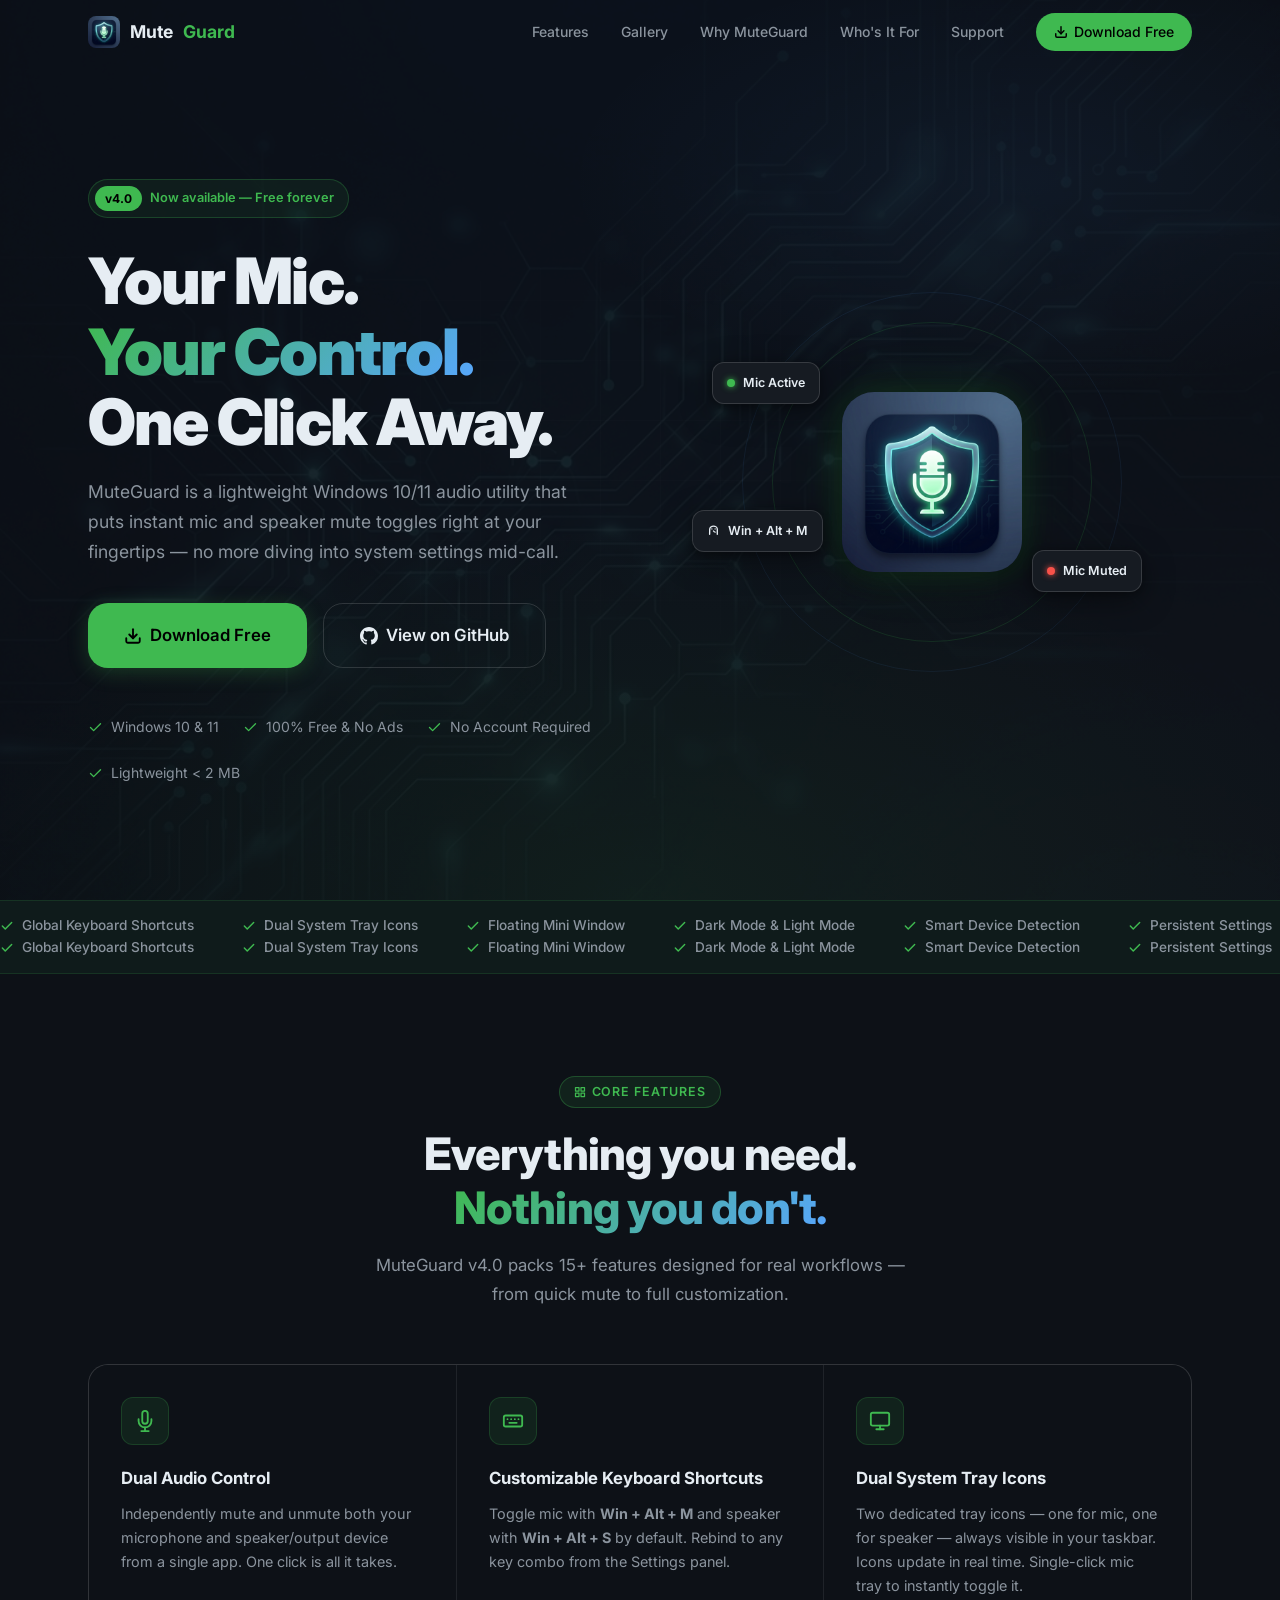
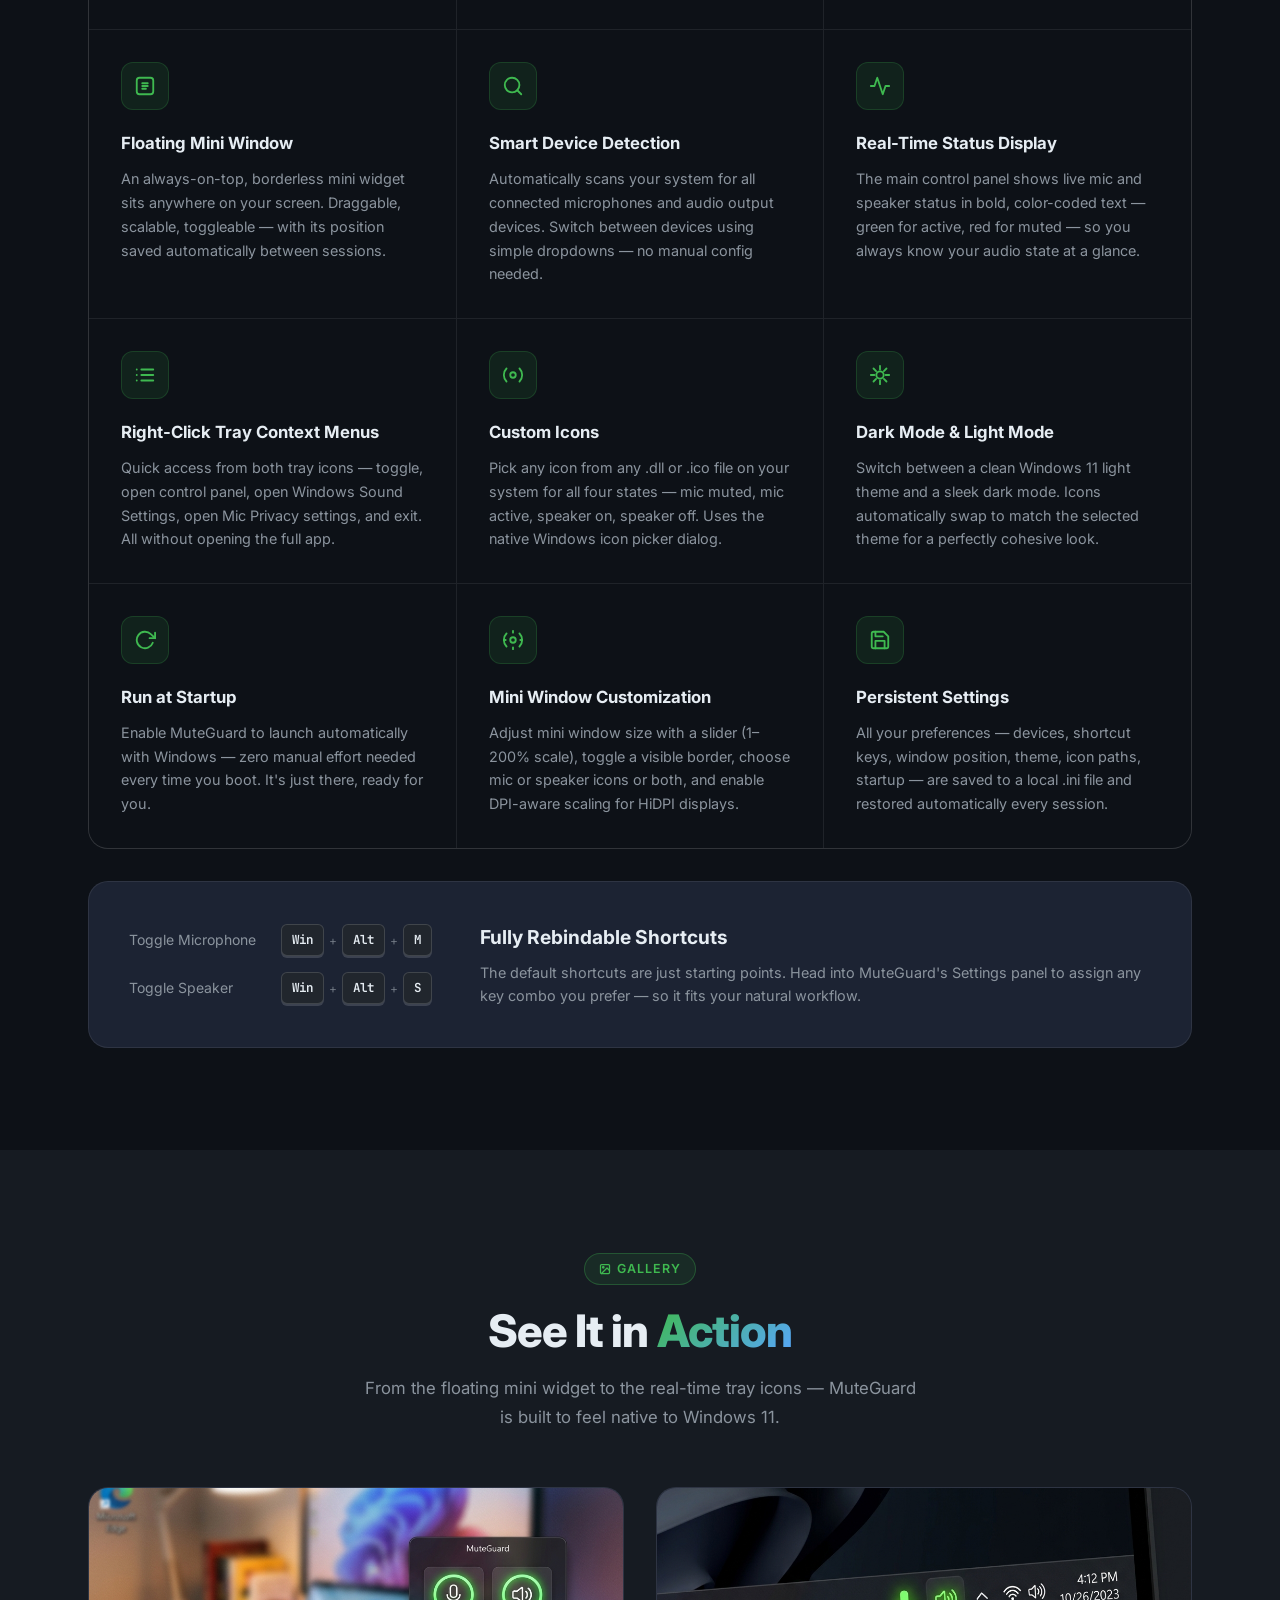
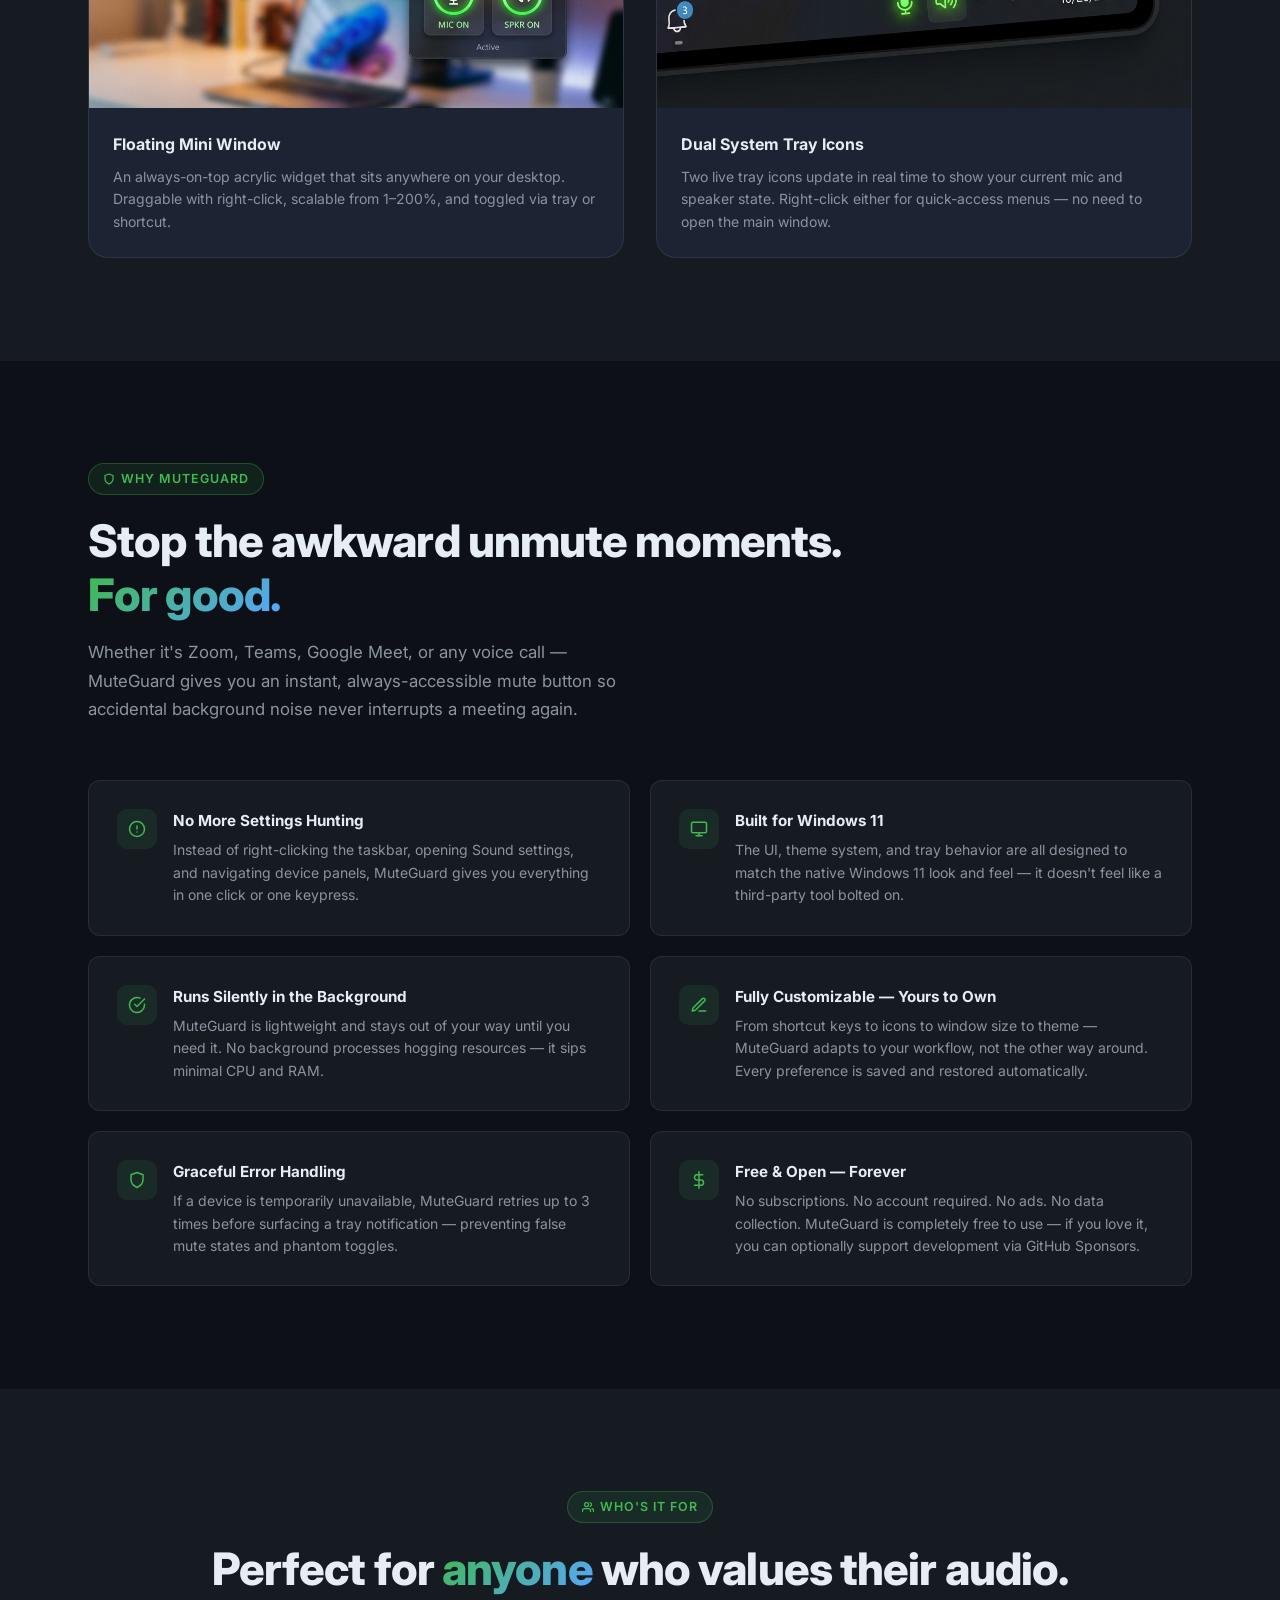
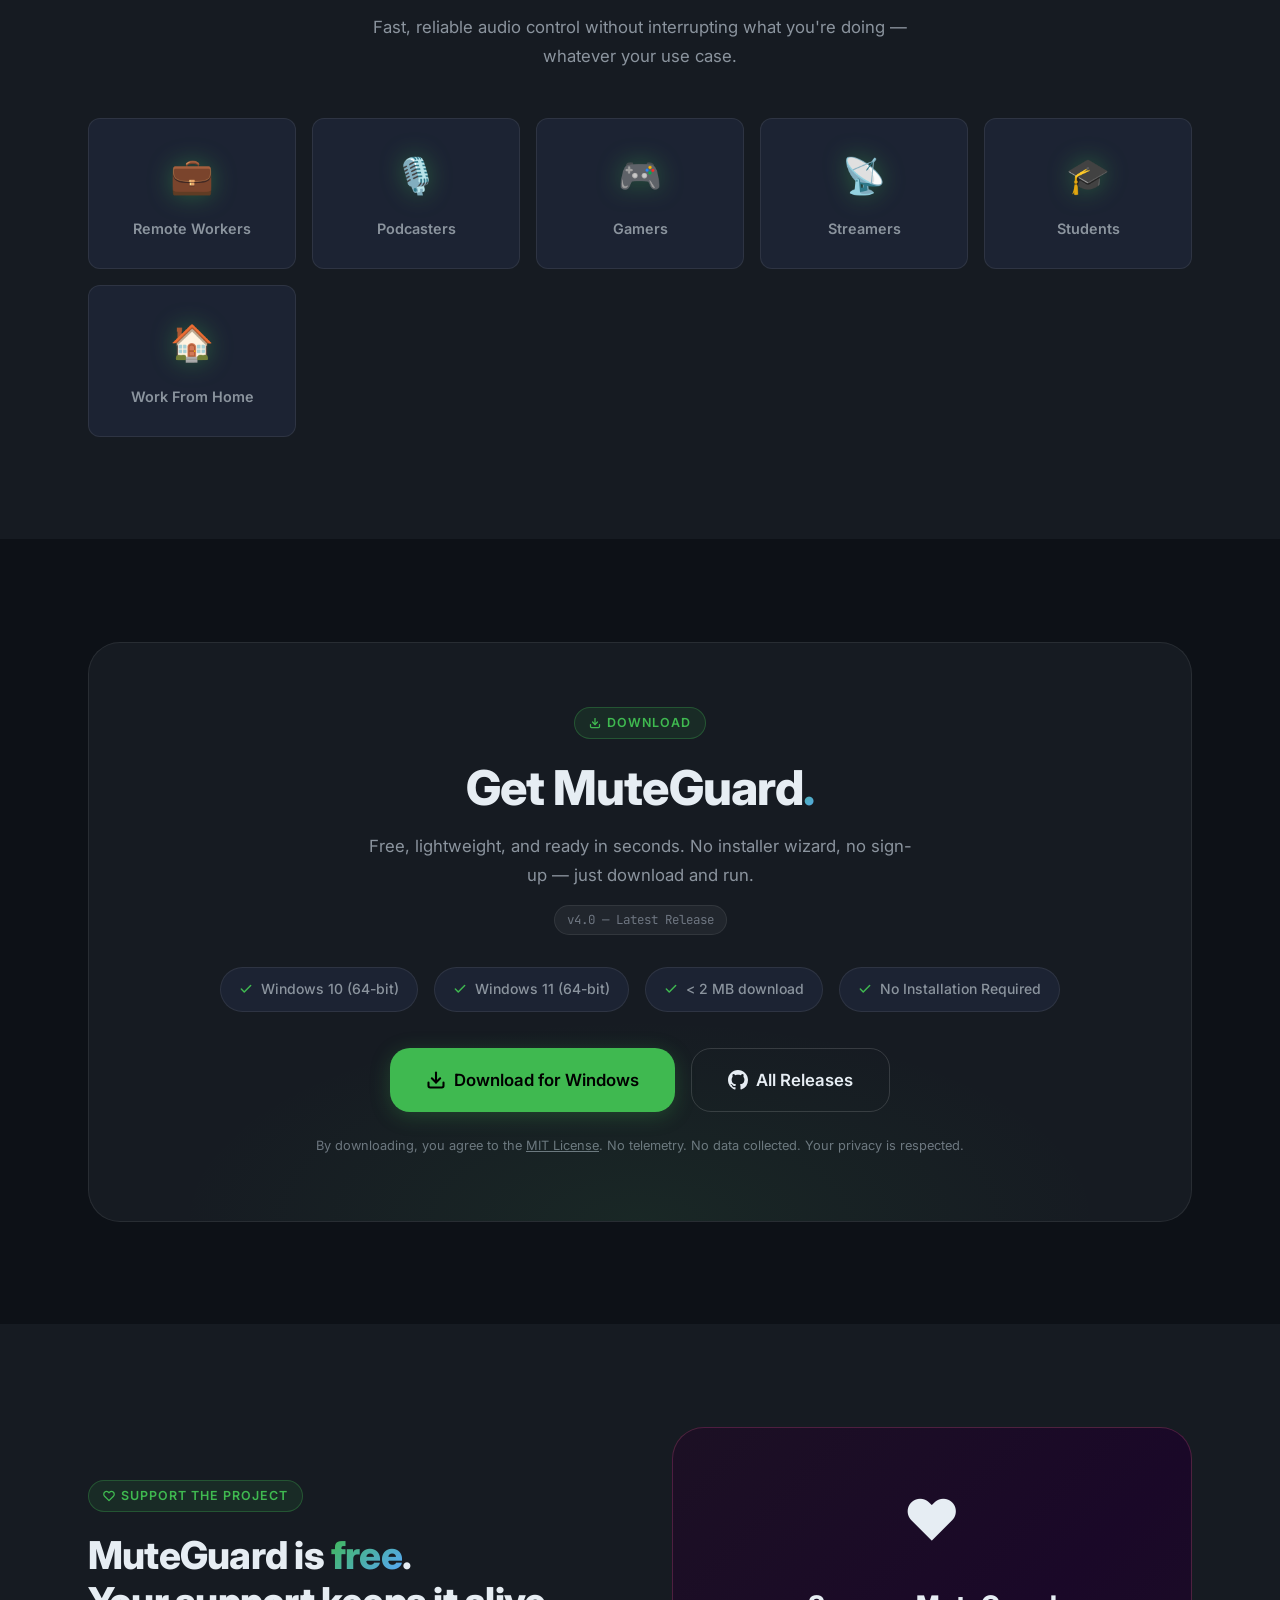
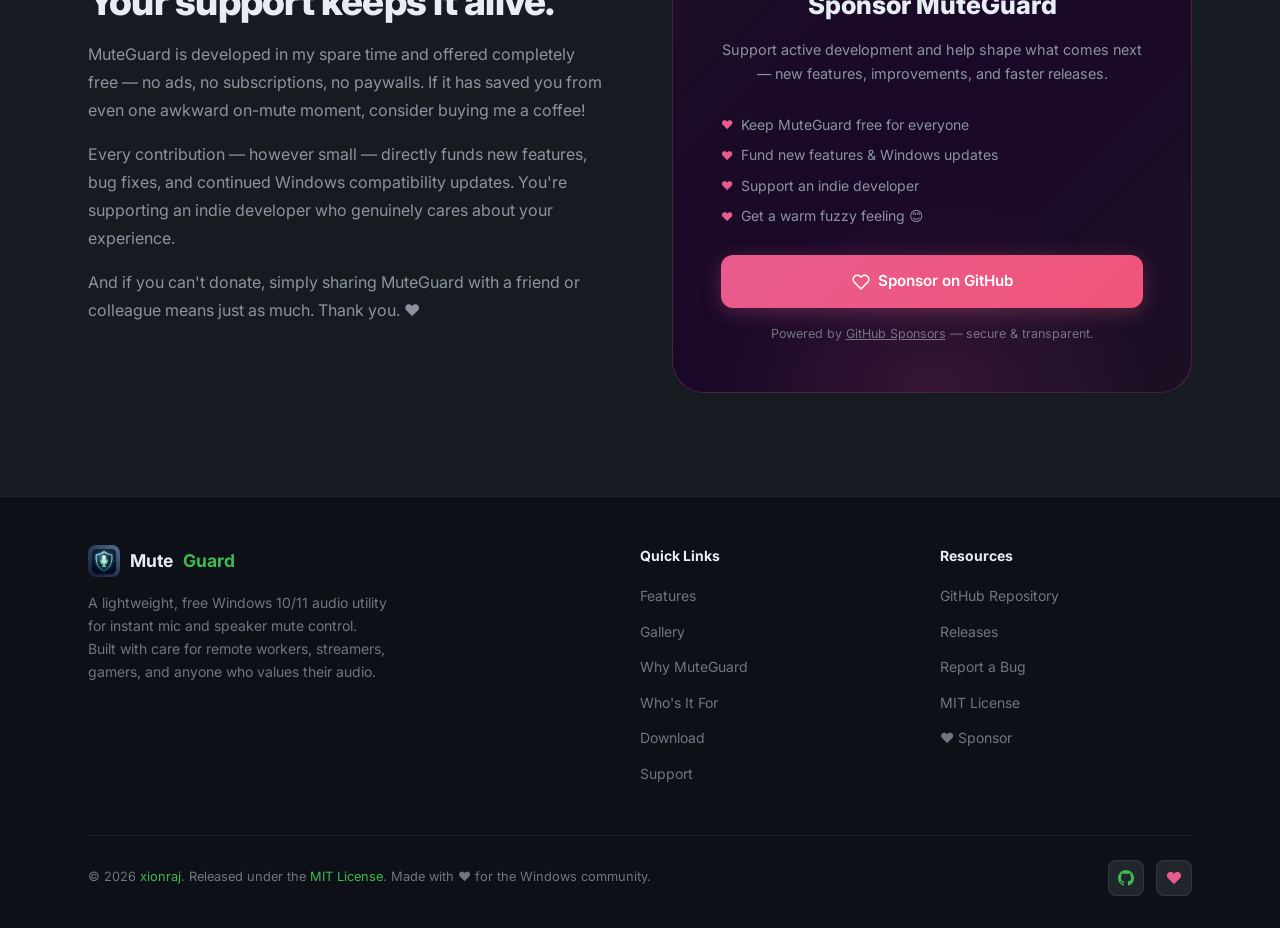
==== docs/index.html @ c3badfce "Initialize documentation site with custom dark-themed CSS and assets" ====
<!DOCTYPE html>
<html lang="en">
<head>
  <meta charset="UTF-8" />
  <meta name="viewport" content="width=device-width, initial-scale=1.0" />
  <meta http-equiv="X-UA-Compatible" content="IE=edge" />

  <!-- SEO -->
  <title>MuteGuard — Instant Mic & Speaker Control for Windows 10/11</title>
  <meta name="description" content="MuteGuard is a free, lightweight Windows audio utility that puts your mic and speaker mute toggles right at your fingertips. Tray icons, keyboard shortcuts, floating mini window and more." />
  <meta name="keywords" content="MuteGuard, mute microphone Windows, mic mute toggle, Windows 11 audio control, system tray mute, keyboard shortcut mic, free audio utility" />
  <meta name="author" content="xionraj" />
  <meta name="robots" content="index, follow" />
  <link rel="canonical" href="https://xionraj.github.io/MuteGuard_Public/" />

  <!-- Open Graph -->
  <meta property="og:type" content="website" />
  <meta property="og:title" content="MuteGuard — Instant Mic & Speaker Control for Windows" />
  <meta property="og:description" content="Free, lightweight Windows audio utility. Tray icons, global hotkeys, floating mini window. One click to mute — always." />
  <meta property="og:image" content="https://xionraj.github.io/MuteGuard_Public/assets/images/icon.png" />
  <meta property="og:url" content="https://xionraj.github.io/MuteGuard_Public/" />
  <meta property="og:site_name" content="MuteGuard" />

  <!-- Twitter Card -->
  <meta name="twitter:card" content="summary_large_image" />
  <meta name="twitter:title" content="MuteGuard — Instant Mic & Speaker Control for Windows" />
  <meta name="twitter:description" content="Free Windows utility for instant mic & speaker mute. Global hotkeys, tray icons, floating widget." />
  <meta name="twitter:image" content="https://xionraj.github.io/MuteGuard_Public/assets/images/icon.png" />

  <!-- Favicon -->
  <link rel="icon" type="image/png" href="assets/images/icon.png" />
  <link rel="apple-touch-icon" href="assets/images/icon.png" />

  <!-- Stylesheet -->
  <link rel="stylesheet" href="assets/css/style.css" />

  <!-- Structured Data -->
  <script type="application/ld+json">
  {
    "@context": "https://schema.org",
    "@type": "SoftwareApplication",
    "name": "MuteGuard",
    "operatingSystem": "Windows 10, Windows 11",
    "applicationCategory": "UtilitiesApplication",
    "offers": { "@type": "Offer", "price": "0", "priceCurrency": "USD" },
    "description": "Lightweight Windows audio control utility for instant mic and speaker mute toggling.",
    "url": "https://xionraj.github.io/MuteGuard_Public/",
    "author": { "@type": "Person", "name": "xionraj", "url": "https://github.com/xionraj" }
  }
  </script>
</head>
<body>

<!-- ═══════════════ NAV ═══════════════ -->
<nav id="navbar" role="navigation" aria-label="Main navigation">
  <div class="container nav-inner">
    <a href="#hero" class="nav-logo" aria-label="MuteGuard Home">
      <img src="assets/images/icon.png" alt="MuteGuard icon" width="32" height="32" />
      Mute<span>Guard</span>
    </a>

    <ul class="nav-links" role="list">
      <li><a href="#features">Features</a></li>
      <li><a href="#visuals">Gallery</a></li>
      <li><a href="#why">Why MuteGuard</a></li>
      <li><a href="#audience">Who's It For</a></li>
      <li><a href="#donate">Support</a></li>
      <li>
        <a href="https://github.com/xionraj/MuteGuard_Public/releases/latest"
           class="btn-nav"
           id="nav-download"
           target="_blank"
           rel="noopener"
           data-download>
          <svg width="14" height="14" viewBox="0 0 24 24" fill="none" stroke="currentColor" stroke-width="2.5" stroke-linecap="round" stroke-linejoin="round"><path d="M21 15v4a2 2 0 0 1-2 2H5a2 2 0 0 1-2-2v-4"/><polyline points="7 10 12 15 17 10"/><line x1="12" y1="15" x2="12" y2="3"/></svg>
          Download Free
        </a>
      </li>
    </ul>

    <button class="hamburger" id="hamburger" aria-label="Toggle menu" aria-expanded="false">
      <span></span><span></span><span></span>
    </button>
  </div>
</nav>

<!-- Mobile nav -->
<nav id="mobile-nav" class="mobile-nav" aria-label="Mobile navigation">
  <a href="#features">
    <svg width="16" height="16" viewBox="0 0 24 24" fill="none" stroke="currentColor" stroke-width="2" stroke-linecap="round" stroke-linejoin="round"><rect x="3" y="3" width="7" height="7"/><rect x="14" y="3" width="7" height="7"/><rect x="14" y="14" width="7" height="7"/><rect x="3" y="14" width="7" height="7"/></svg>
    Features
  </a>
  <a href="#visuals">
    <svg width="16" height="16" viewBox="0 0 24 24" fill="none" stroke="currentColor" stroke-width="2" stroke-linecap="round" stroke-linejoin="round"><rect x="3" y="3" width="18" height="18" rx="2"/><circle cx="8.5" cy="8.5" r="1.5"/><polyline points="21 15 16 10 5 21"/></svg>
    Gallery
  </a>
  <a href="#why">
    <svg width="16" height="16" viewBox="0 0 24 24" fill="none" stroke="currentColor" stroke-width="2" stroke-linecap="round" stroke-linejoin="round"><path d="M12 22s8-4 8-10V5l-8-3-8 3v7c0 6 8 10 8 10z"/></svg>
    Why MuteGuard
  </a>
  <a href="#audience">
    <svg width="16" height="16" viewBox="0 0 24 24" fill="none" stroke="currentColor" stroke-width="2" stroke-linecap="round" stroke-linejoin="round"><path d="M17 21v-2a4 4 0 0 0-4-4H5a4 4 0 0 0-4 4v2"/><circle cx="9" cy="7" r="4"/><path d="M23 21v-2a4 4 0 0 0-3-3.87"/><path d="M16 3.13a4 4 0 0 1 0 7.75"/></svg>
    Who's It For
  </a>
  <a href="#donate">♥ Support the Project</a>
  <a href="https://github.com/xionraj/MuteGuard_Public/releases/latest" target="_blank" rel="noopener" class="btn-nav" style="justify-content:center;" data-download>
    ⬇ Download Free
  </a>
</nav>

<!-- ═══════════════ HERO ═══════════════ -->
<section id="hero" aria-label="Hero">
  <div class="hero-bg">
    <div class="hero-bg-image" aria-hidden="true"></div>
    <div class="hero-bg-gradient" aria-hidden="true"></div>
    <div class="hero-grid" aria-hidden="true"></div>
  </div>

  <div class="container">
    <div class="hero-inner">
      <!-- Left: Copy -->
      <div class="hero-content">
        <div class="hero-badge" aria-label="Version">
          <span class="badge-pill">v4.0</span>
          Now available — Free forever
        </div>

        <h1 class="hero-title">
          Your Mic.<br/>
          <span class="gradient-text">Your Control.</span><br/>
          One Click Away.
        </h1>

        <p class="hero-desc">
          MuteGuard is a lightweight Windows 10/11 audio utility that puts instant mic and
          speaker mute toggles right at your fingertips — no more diving into system
          settings mid-call.
        </p>

        <div class="hero-cta">
          <a href="https://github.com/xionraj/MuteGuard_Public/releases/latest"
             class="btn btn-primary btn-lg"
             id="btn-download-main"
             target="_blank"
             rel="noopener"
             data-download
             aria-label="Download MuteGuard for free">
            <svg width="18" height="18" viewBox="0 0 24 24" fill="none" stroke="currentColor" stroke-width="2.5" stroke-linecap="round" stroke-linejoin="round"><path d="M21 15v4a2 2 0 0 1-2 2H5a2 2 0 0 1-2-2v-4"/><polyline points="7 10 12 15 17 10"/><line x1="12" y1="15" x2="12" y2="3"/></svg>
            Download Free
          </a>
          <a href="https://github.com/xionraj/MuteGuard_Public"
             class="btn btn-outline btn-lg"
             target="_blank"
             rel="noopener"
             aria-label="View source on GitHub">
            <svg width="18" height="18" viewBox="0 0 24 24" fill="currentColor"><path d="M12 0C5.37 0 0 5.37 0 12c0 5.31 3.435 9.795 8.205 11.385.6.105.825-.255.825-.57 0-.285-.015-1.23-.015-2.235-3.015.555-3.795-.735-4.035-1.41-.135-.345-.72-1.41-1.23-1.695-.42-.225-1.02-.78-.015-.795.945-.015 1.62.87 1.845 1.23 1.08 1.815 2.805 1.305 3.495.99.105-.78.42-1.305.765-1.605-2.67-.3-5.46-1.335-5.46-5.925 0-1.305.465-2.385 1.23-3.225-.12-.3-.54-1.53.12-3.18 0 0 1.005-.315 3.3 1.23.96-.27 1.98-.405 3-.405s2.04.135 3 .405c2.295-1.56 3.3-1.23 3.3-1.23.66 1.65.24 2.88.12 3.18.765.84 1.23 1.905 1.23 3.225 0 4.605-2.805 5.625-5.475 5.925.435.375.81 1.095.81 2.22 0 1.605-.015 2.895-.015 3.3 0 .315.225.69.825.57A12.02 12.02 0 0 0 24 12c0-6.63-5.37-12-12-12z"/></svg>
            View on GitHub
          </a>
        </div>

        <div class="hero-meta">
          <div class="hero-meta-item">
            <svg width="15" height="15" viewBox="0 0 24 24" fill="none" stroke="currentColor" stroke-width="2.2" stroke-linecap="round" stroke-linejoin="round"><polyline points="20 6 9 17 4 12"/></svg>
            Windows 10 &amp; 11
          </div>
          <div class="hero-meta-item">
            <svg width="15" height="15" viewBox="0 0 24 24" fill="none" stroke="currentColor" stroke-width="2.2" stroke-linecap="round" stroke-linejoin="round"><polyline points="20 6 9 17 4 12"/></svg>
            100% Free &amp; No Ads
          </div>
          <div class="hero-meta-item">
            <svg width="15" height="15" viewBox="0 0 24 24" fill="none" stroke="currentColor" stroke-width="2.2" stroke-linecap="round" stroke-linejoin="round"><polyline points="20 6 9 17 4 12"/></svg>
            No Account Required
          </div>
          <div class="hero-meta-item">
            <svg width="15" height="15" viewBox="0 0 24 24" fill="none" stroke="currentColor" stroke-width="2.2" stroke-linecap="round" stroke-linejoin="round"><polyline points="20 6 9 17 4 12"/></svg>
            Lightweight &lt; 2 MB
          </div>
        </div>
      </div>

      <!-- Right: Visual -->
      <div class="hero-visual" aria-hidden="true">
        <div class="hero-app-preview">
          <div class="hero-icon-ring">
            <div class="hero-icon-main">
              <img src="assets/images/icon.png" alt="MuteGuard application icon" width="180" height="180" />
            </div>
          </div>

          <div class="floating-card floating-card-1">
            <span class="dot dot-green"></span>
            Mic Active
          </div>
          <div class="floating-card floating-card-2">
            <span class="dot dot-red"></span>
            Mic Muted
          </div>
          <div class="floating-card floating-card-3">
            <svg width="13" height="13" viewBox="0 0 24 24" fill="none" stroke="currentColor" stroke-width="2.5" stroke-linecap="round"><path d="M9 9h.01M15 9h.01M12 13c.56 1 1.44 2 3 2"/><path d="M4.87 19l.13-9.5C5 6.4 8.3 4 12 4s7 2.4 7 5.5V19"/></svg>
            Win + Alt + M
          </div>
        </div>
      </div>
    </div>
  </div>
</section>

<!-- ═══════════════ STATUS STRIP ═══════════════ -->
<div class="status-strip" aria-hidden="true">
  <div class="status-strip-inner">
    <span class="strip-item">
      <svg width="14" height="14" viewBox="0 0 24 24" fill="none" stroke="currentColor" stroke-width="2.5" stroke-linecap="round" stroke-linejoin="round"><polyline points="20 6 9 17 4 12"/></svg>
      Global Keyboard Shortcuts
    </span>
    <span class="strip-item">
      <svg width="14" height="14" viewBox="0 0 24 24" fill="none" stroke="currentColor" stroke-width="2.5" stroke-linecap="round" stroke-linejoin="round"><polyline points="20 6 9 17 4 12"/></svg>
      Dual System Tray Icons
    </span>
    <span class="strip-item">
      <svg width="14" height="14" viewBox="0 0 24 24" fill="none" stroke="currentColor" stroke-width="2.5" stroke-linecap="round" stroke-linejoin="round"><polyline points="20 6 9 17 4 12"/></svg>
      Floating Mini Window
    </span>
    <span class="strip-item">
      <svg width="14" height="14" viewBox="0 0 24 24" fill="none" stroke="currentColor" stroke-width="2.5" stroke-linecap="round" stroke-linejoin="round"><polyline points="20 6 9 17 4 12"/></svg>
      Dark Mode &amp; Light Mode
    </span>
    <span class="strip-item">
      <svg width="14" height="14" viewBox="0 0 24 24" fill="none" stroke="currentColor" stroke-width="2.5" stroke-linecap="round" stroke-linejoin="round"><polyline points="20 6 9 17 4 12"/></svg>
      Smart Device Detection
    </span>
    <span class="strip-item">
      <svg width="14" height="14" viewBox="0 0 24 24" fill="none" stroke="currentColor" stroke-width="2.5" stroke-linecap="round" stroke-linejoin="round"><polyline points="20 6 9 17 4 12"/></svg>
      Persistent Settings
    </span>
    <span class="strip-item">
      <svg width="14" height="14" viewBox="0 0 24 24" fill="none" stroke="currentColor" stroke-width="2.5" stroke-linecap="round" stroke-linejoin="round"><polyline points="20 6 9 17 4 12"/></svg>
      Custom Icons &amp; Themes
    </span>
    <span class="strip-item">
      <svg width="14" height="14" viewBox="0 0 24 24" fill="none" stroke="currentColor" stroke-width="2.5" stroke-linecap="round" stroke-linejoin="round"><polyline points="20 6 9 17 4 12"/></svg>
      Run at Startup
    </span>
    <span class="strip-item">
      <svg width="14" height="14" viewBox="0 0 24 24" fill="none" stroke="currentColor" stroke-width="2.5" stroke-linecap="round" stroke-linejoin="round"><polyline points="20 6 9 17 4 12"/></svg>
      100% Free
    </span>
  </div>
</div>

<!-- ═══════════════ FEATURES ═══════════════ -->
<section id="features" class="section-pad">
  <div class="container">
    <div class="text-center" data-reveal>
      <div class="section-label">
        <svg width="12" height="12" viewBox="0 0 24 24" fill="none" stroke="currentColor" stroke-width="2.5" stroke-linecap="round" stroke-linejoin="round"><rect x="3" y="3" width="7" height="7"/><rect x="14" y="3" width="7" height="7"/><rect x="14" y="14" width="7" height="7"/><rect x="3" y="14" width="7" height="7"/></svg>
        Core Features
      </div>
      <h2 class="section-title">Everything you need.<br/><span class="gradient-text">Nothing you don't.</span></h2>
      <p class="section-subtitle">MuteGuard v4.0 packs 15+ features designed for real workflows — from quick mute to full customization.</p>
    </div>

    <div class="features-grid" role="list">

      <!-- Dual Audio Control -->
      <article class="feature-card" role="listitem" data-reveal data-reveal-delay="1">
        <div class="feature-icon" aria-hidden="true">
          <svg width="22" height="22" viewBox="0 0 24 24" fill="none" stroke="currentColor" stroke-width="2" stroke-linecap="round" stroke-linejoin="round"><path d="M12 1a3 3 0 0 0-3 3v8a3 3 0 0 0 6 0V4a3 3 0 0 0-3-3z"/><path d="M19 10v2a7 7 0 0 1-14 0v-2"/><line x1="12" y1="19" x2="12" y2="23"/><line x1="8" y1="23" x2="16" y2="23"/></svg>
        </div>
        <h3 class="feature-title">Dual Audio Control</h3>
        <p class="feature-desc">Independently mute and unmute both your microphone and speaker/output device from a single app. One click is all it takes.</p>
      </article>

      <!-- Keyboard Shortcuts -->
      <article class="feature-card" role="listitem" data-reveal data-reveal-delay="2">
        <div class="feature-icon" aria-hidden="true">
          <svg width="22" height="22" viewBox="0 0 24 24" fill="none" stroke="currentColor" stroke-width="2" stroke-linecap="round" stroke-linejoin="round"><rect x="2" y="6" width="20" height="12" rx="2"/><path d="M6 10h.001M10 10h.001M14 10h.001M18 10h.001M8 14h8"/></svg>
        </div>
        <h3 class="feature-title">Customizable Keyboard Shortcuts</h3>
        <p class="feature-desc">Toggle mic with <strong>Win + Alt + M</strong> and speaker with <strong>Win + Alt + S</strong> by default. Rebind to any key combo from the Settings panel.</p>
      </article>

      <!-- Dual Tray Icons -->
      <article class="feature-card" role="listitem" data-reveal data-reveal-delay="3">
        <div class="feature-icon" aria-hidden="true">
          <svg width="22" height="22" viewBox="0 0 24 24" fill="none" stroke="currentColor" stroke-width="2" stroke-linecap="round" stroke-linejoin="round"><rect x="2" y="3" width="20" height="14" rx="2"/><line x1="8" y1="21" x2="16" y2="21"/><line x1="12" y1="17" x2="12" y2="21"/></svg>
        </div>
        <h3 class="feature-title">Dual System Tray Icons</h3>
        <p class="feature-desc">Two dedicated tray icons — one for mic, one for speaker — always visible in your taskbar. Icons update in real time. Single-click mic tray to instantly toggle it.</p>
      </article>

      <!-- Floating Mini Window -->
      <article class="feature-card" role="listitem" data-reveal data-reveal-delay="1">
        <div class="feature-icon" aria-hidden="true">
          <svg width="22" height="22" viewBox="0 0 24 24" fill="none" stroke="currentColor" stroke-width="2" stroke-linecap="round" stroke-linejoin="round"><rect x="3" y="3" width="18" height="18" rx="3"/><path d="M9 9h6M9 12h6M9 15h4"/></svg>
        </div>
        <h3 class="feature-title">Floating Mini Window</h3>
        <p class="feature-desc">An always-on-top, borderless mini widget sits anywhere on your screen. Draggable, scalable, toggleable — with its position saved automatically between sessions.</p>
      </article>

      <!-- Smart Device Detection -->
      <article class="feature-card" role="listitem" data-reveal data-reveal-delay="2">
        <div class="feature-icon" aria-hidden="true">
          <svg width="22" height="22" viewBox="0 0 24 24" fill="none" stroke="currentColor" stroke-width="2" stroke-linecap="round" stroke-linejoin="round"><circle cx="11" cy="11" r="8"/><line x1="21" y1="21" x2="16.65" y2="16.65"/></svg>
        </div>
        <h3 class="feature-title">Smart Device Detection</h3>
        <p class="feature-desc">Automatically scans your system for all connected microphones and audio output devices. Switch between devices using simple dropdowns — no manual config needed.</p>
      </article>

      <!-- Real-Time Status -->
      <article class="feature-card" role="listitem" data-reveal data-reveal-delay="3">
        <div class="feature-icon" aria-hidden="true">
          <svg width="22" height="22" viewBox="0 0 24 24" fill="none" stroke="currentColor" stroke-width="2" stroke-linecap="round" stroke-linejoin="round"><polyline points="22 12 18 12 15 21 9 3 6 12 2 12"/></svg>
        </div>
        <h3 class="feature-title">Real-Time Status Display</h3>
        <p class="feature-desc">The main control panel shows live mic and speaker status in bold, color-coded text — green for active, red for muted — so you always know your audio state at a glance.</p>
      </article>

      <!-- Right-Click Menus -->
      <article class="feature-card" role="listitem" data-reveal data-reveal-delay="1">
        <div class="feature-icon" aria-hidden="true">
          <svg width="22" height="22" viewBox="0 0 24 24" fill="none" stroke="currentColor" stroke-width="2" stroke-linecap="round" stroke-linejoin="round"><line x1="8" y1="6" x2="21" y2="6"/><line x1="8" y1="12" x2="21" y2="12"/><line x1="8" y1="18" x2="21" y2="18"/><line x1="3" y1="6" x2="3.01" y2="6"/><line x1="3" y1="12" x2="3.01" y2="12"/><line x1="3" y1="18" x2="3.01" y2="18"/></svg>
        </div>
        <h3 class="feature-title">Right-Click Tray Context Menus</h3>
        <p class="feature-desc">Quick access from both tray icons — toggle, open control panel, open Windows Sound Settings, open Mic Privacy settings, and exit. All without opening the full app.</p>
      </article>

      <!-- Custom Icons -->
      <article class="feature-card" role="listitem" data-reveal data-reveal-delay="2">
        <div class="feature-icon" aria-hidden="true">
          <svg width="22" height="22" viewBox="0 0 24 24" fill="none" stroke="currentColor" stroke-width="2" stroke-linecap="round" stroke-linejoin="round"><circle cx="12" cy="12" r="3"/><path d="M19.07 4.93a10 10 0 0 1 0 14.14"/><path d="M4.93 4.93a10 10 0 0 0 0 14.14"/></svg>
        </div>
        <h3 class="feature-title">Custom Icons</h3>
        <p class="feature-desc">Pick any icon from any .dll or .ico file on your system for all four states — mic muted, mic active, speaker on, speaker off. Uses the native Windows icon picker dialog.</p>
      </article>

      <!-- Dark/Light Mode -->
      <article class="feature-card" role="listitem" data-reveal data-reveal-delay="3">
        <div class="feature-icon" aria-hidden="true">
          <svg width="22" height="22" viewBox="0 0 24 24" fill="none" stroke="currentColor" stroke-width="2" stroke-linecap="round" stroke-linejoin="round"><circle cx="12" cy="12" r="4"/><line x1="12" y1="2" x2="12" y2="6"/><line x1="12" y1="18" x2="12" y2="22"/><line x1="4.93" y1="4.93" x2="7.76" y2="7.76"/><line x1="16.24" y1="16.24" x2="19.07" y2="19.07"/><line x1="2" y1="12" x2="6" y2="12"/><line x1="18" y1="12" x2="22" y2="12"/><line x1="4.93" y1="19.07" x2="7.76" y2="16.24"/><line x1="16.24" y1="7.76" x2="19.07" y2="4.93"/></svg>
        </div>
        <h3 class="feature-title">Dark Mode &amp; Light Mode</h3>
        <p class="feature-desc">Switch between a clean Windows 11 light theme and a sleek dark mode. Icons automatically swap to match the selected theme for a perfectly cohesive look.</p>
      </article>

      <!-- Run at Startup -->
      <article class="feature-card" role="listitem" data-reveal data-reveal-delay="1">
        <div class="feature-icon" aria-hidden="true">
          <svg width="22" height="22" viewBox="0 0 24 24" fill="none" stroke="currentColor" stroke-width="2" stroke-linecap="round" stroke-linejoin="round"><polyline points="23 4 23 10 17 10"/><path d="M20.49 15a9 9 0 1 1-2.12-9.36L23 10"/></svg>
        </div>
        <h3 class="feature-title">Run at Startup</h3>
        <p class="feature-desc">Enable MuteGuard to launch automatically with Windows — zero manual effort needed every time you boot. It's just there, ready for you.</p>
      </article>

      <!-- Mini Window Customization -->
      <article class="feature-card" role="listitem" data-reveal data-reveal-delay="2">
        <div class="feature-icon" aria-hidden="true">
          <svg width="22" height="22" viewBox="0 0 24 24" fill="none" stroke="currentColor" stroke-width="2" stroke-linecap="round" stroke-linejoin="round"><circle cx="12" cy="12" r="3"/><path d="M19.07 4.93a10 10 0 0 1 0 14.14M4.93 4.93a10 10 0 0 0 0 14.14"/><path d="M12 2v2M12 20v2M2 12h2M20 12h2"/></svg>
        </div>
        <h3 class="feature-title">Mini Window Customization</h3>
        <p class="feature-desc">Adjust mini window size with a slider (1–200% scale), toggle a visible border, choose mic or speaker icons or both, and enable DPI-aware scaling for HiDPI displays.</p>
      </article>

      <!-- Persistent Settings -->
      <article class="feature-card" role="listitem" data-reveal data-reveal-delay="3">
        <div class="feature-icon" aria-hidden="true">
          <svg width="22" height="22" viewBox="0 0 24 24" fill="none" stroke="currentColor" stroke-width="2" stroke-linecap="round" stroke-linejoin="round"><path d="M19 21H5a2 2 0 0 1-2-2V5a2 2 0 0 1 2-2h11l5 5v11a2 2 0 0 1-2 2z"/><polyline points="17 21 17 13 7 13 7 21"/><polyline points="7 3 7 8 15 8"/></svg>
        </div>
        <h3 class="feature-title">Persistent Settings</h3>
        <p class="feature-desc">All your preferences — devices, shortcut keys, window position, theme, icon paths, startup — are saved to a local .ini file and restored automatically every session.</p>
      </article>

    </div>

    <!-- Shortcut Showcase -->
    <div class="shortcut-showcase" data-reveal>
      <div class="shortcut-group">
        <div class="shortcut-row" id="mic-shortcut">
          <span class="shortcut-label">Toggle Microphone</span>
          <div class="kbd-group">
            <kbd>Win</kbd>
            <span class="kbd-sep">+</span>
            <kbd>Alt</kbd>
            <span class="kbd-sep">+</span>
            <kbd>M</kbd>
          </div>
        </div>
        <div class="shortcut-row" id="speaker-shortcut">
          <span class="shortcut-label">Toggle Speaker</span>
          <div class="kbd-group">
            <kbd>Win</kbd>
            <span class="kbd-sep">+</span>
            <kbd>Alt</kbd>
            <span class="kbd-sep">+</span>
            <kbd>S</kbd>
          </div>
        </div>
      </div>
      <div class="shortcut-desc">
        <h4>Fully Rebindable Shortcuts</h4>
        <p>The default shortcuts are just starting points. Head into MuteGuard's Settings panel to assign any key combo you prefer — so it fits your natural workflow.</p>
      </div>
    </div>
  </div>
</section>

<!-- ═══════════════ GALLERY / VISUALS ═══════════════ -->
<section id="visuals" class="section-pad">
  <div class="container">
    <div class="text-center" data-reveal>
      <div class="section-label">
        <svg width="12" height="12" viewBox="0 0 24 24" fill="none" stroke="currentColor" stroke-width="2.5" stroke-linecap="round" stroke-linejoin="round"><rect x="3" y="3" width="18" height="18" rx="2"/><circle cx="8.5" cy="8.5" r="1.5"/><polyline points="21 15 16 10 5 21"/></svg>
        Gallery
      </div>
      <h2 class="section-title">See It in <span class="gradient-text">Action</span></h2>
      <p class="section-subtitle">From the floating mini widget to the real-time tray icons — MuteGuard is built to feel native to Windows 11.</p>
    </div>

    <div class="visuals-grid">
      <article class="visual-card" data-reveal data-reveal-delay="1">
        <img src="assets/images/mini-widget.png" alt="MuteGuard floating mini window widget showing mic and speaker icons" loading="lazy" width="600" height="220" />
        <div class="visual-card-body">
          <h3 class="visual-card-title">Floating Mini Window</h3>
          <p class="visual-card-desc">An always-on-top acrylic widget that sits anywhere on your desktop. Draggable with right-click, scalable from 1–200%, and toggled via tray or shortcut.</p>
        </div>
      </article>

      <article class="visual-card" data-reveal data-reveal-delay="2">
        <img src="assets/images/tray-preview.png" alt="MuteGuard system tray icons showing mic and speaker status in Windows 11 taskbar" loading="lazy" width="600" height="220" />
        <div class="visual-card-body">
          <h3 class="visual-card-title">Dual System Tray Icons</h3>
          <p class="visual-card-desc">Two live tray icons update in real time to show your current mic and speaker state. Right-click either for quick-access menus — no need to open the main window.</p>
        </div>
      </article>
    </div>
  </div>
</section>

<!-- ═══════════════ WHY MUTEGUARD ═══════════════ -->
<section id="why" class="section-pad">
  <div class="container">
    <div data-reveal>
      <div class="section-label">
        <svg width="12" height="12" viewBox="0 0 24 24" fill="none" stroke="currentColor" stroke-width="2.5" stroke-linecap="round" stroke-linejoin="round"><path d="M12 22s8-4 8-10V5l-8-3-8 3v7c0 6 8 10 8 10z"/></svg>
        Why MuteGuard
      </div>
      <h2 class="section-title">Stop the awkward unmute moments.<br/><span class="gradient-text">For good.</span></h2>
      <p class="section-subtitle">Whether it's Zoom, Teams, Google Meet, or any voice call — MuteGuard gives you an instant, always-accessible mute button so accidental background noise never interrupts a meeting again.</p>
    </div>

    <div class="why-grid">
      <div class="why-card" data-reveal data-reveal-delay="1">
        <div class="why-icon" aria-hidden="true">
          <svg width="18" height="18" viewBox="0 0 24 24" fill="none" stroke="currentColor" stroke-width="2" stroke-linecap="round" stroke-linejoin="round"><circle cx="12" cy="12" r="10"/><line x1="12" y1="8" x2="12" y2="12"/><line x1="12" y1="16" x2="12.01" y2="16"/></svg>
        </div>
        <div class="why-text">
          <h4>No More Settings Hunting</h4>
          <p>Instead of right-clicking the taskbar, opening Sound settings, and navigating device panels, MuteGuard gives you everything in one click or one keypress.</p>
        </div>
      </div>

      <div class="why-card" data-reveal data-reveal-delay="2">
        <div class="why-icon" aria-hidden="true">
          <svg width="18" height="18" viewBox="0 0 24 24" fill="none" stroke="currentColor" stroke-width="2" stroke-linecap="round" stroke-linejoin="round"><rect x="2" y="3" width="20" height="14" rx="2"/><line x1="8" y1="21" x2="16" y2="21"/><line x1="12" y1="17" x2="12" y2="21"/></svg>
        </div>
        <div class="why-text">
          <h4>Built for Windows 11</h4>
          <p>The UI, theme system, and tray behavior are all designed to match the native Windows 11 look and feel — it doesn't feel like a third-party tool bolted on.</p>
        </div>
      </div>

      <div class="why-card" data-reveal data-reveal-delay="3">
        <div class="why-icon" aria-hidden="true">
          <svg width="18" height="18" viewBox="0 0 24 24" fill="none" stroke="currentColor" stroke-width="2" stroke-linecap="round" stroke-linejoin="round"><path d="M22 11.08V12a10 10 0 1 1-5.93-9.14"/><polyline points="22 4 12 14.01 9 11.01"/></svg>
        </div>
        <div class="why-text">
          <h4>Runs Silently in the Background</h4>
          <p>MuteGuard is lightweight and stays out of your way until you need it. No background processes hogging resources — it sips minimal CPU and RAM.</p>
        </div>
      </div>

      <div class="why-card" data-reveal data-reveal-delay="4">
        <div class="why-icon" aria-hidden="true">
          <svg width="18" height="18" viewBox="0 0 24 24" fill="none" stroke="currentColor" stroke-width="2" stroke-linecap="round" stroke-linejoin="round"><path d="M12 20h9"/><path d="M16.5 3.5a2.121 2.121 0 0 1 3 3L7 19l-4 1 1-4L16.5 3.5z"/></svg>
        </div>
        <div class="why-text">
          <h4>Fully Customizable — Yours to Own</h4>
          <p>From shortcut keys to icons to window size to theme — MuteGuard adapts to your workflow, not the other way around. Every preference is saved and restored automatically.</p>
        </div>
      </div>

      <div class="why-card" data-reveal data-reveal-delay="1">
        <div class="why-icon" aria-hidden="true">
          <svg width="18" height="18" viewBox="0 0 24 24" fill="none" stroke="currentColor" stroke-width="2" stroke-linecap="round" stroke-linejoin="round"><path d="M12 22s8-4 8-10V5l-8-3-8 3v7c0 6 8 10 8 10z"/></svg>
        </div>
        <div class="why-text">
          <h4>Graceful Error Handling</h4>
          <p>If a device is temporarily unavailable, MuteGuard retries up to 3 times before surfacing a tray notification — preventing false mute states and phantom toggles.</p>
        </div>
      </div>

      <div class="why-card" data-reveal data-reveal-delay="2">
        <div class="why-icon" aria-hidden="true">
          <svg width="18" height="18" viewBox="0 0 24 24" fill="none" stroke="currentColor" stroke-width="2" stroke-linecap="round" stroke-linejoin="round"><line x1="12" y1="1" x2="12" y2="23"/><path d="M17 5H9.5a3.5 3.5 0 0 0 0 7h5a3.5 3.5 0 0 1 0 7H6"/></svg>
        </div>
        <div class="why-text">
          <h4>Free &amp; Open — Forever</h4>
          <p>No subscriptions. No account required. No ads. No data collection. MuteGuard is completely free to use — if you love it, you can optionally support development via GitHub Sponsors.</p>
        </div>
      </div>
    </div>
  </div>
</section>

<!-- ═══════════════ AUDIENCE ═══════════════ -->
<section id="audience" class="section-pad">
  <div class="container">
    <div class="text-center" data-reveal>
      <div class="section-label">
        <svg width="12" height="12" viewBox="0 0 24 24" fill="none" stroke="currentColor" stroke-width="2.5" stroke-linecap="round" stroke-linejoin="round"><path d="M17 21v-2a4 4 0 0 0-4-4H5a4 4 0 0 0-4 4v2"/><circle cx="9" cy="7" r="4"/><path d="M23 21v-2a4 4 0 0 0-3-3.87"/><path d="M16 3.13a4 4 0 0 1 0 7.75"/></svg>
        Who's It For
      </div>
      <h2 class="section-title">Perfect for <span class="gradient-text">anyone</span> who values their audio.</h2>
      <p class="section-subtitle">Fast, reliable audio control without interrupting what you're doing — whatever your use case.</p>
    </div>

    <div class="audience-grid">
      <div class="audience-card" data-reveal data-reveal-delay="1">
        <span class="icon" aria-hidden="true">💼</span>
        <span>Remote Workers</span>
      </div>
      <div class="audience-card" data-reveal data-reveal-delay="2">
        <span class="icon" aria-hidden="true">🎙️</span>
        <span>Podcasters</span>
      </div>
      <div class="audience-card" data-reveal data-reveal-delay="3">
        <span class="icon" aria-hidden="true">🎮</span>
        <span>Gamers</span>
      </div>
      <div class="audience-card" data-reveal data-reveal-delay="4">
        <span class="icon" aria-hidden="true">📡</span>
        <span>Streamers</span>
      </div>
      <div class="audience-card" data-reveal data-reveal-delay="5">
        <span class="icon" aria-hidden="true">🎓</span>
        <span>Students</span>
      </div>
      <div class="audience-card" data-reveal data-reveal-delay="1">
        <span class="icon" aria-hidden="true">🏠</span>
        <span>Work From Home</span>
      </div>
    </div>
  </div>
</section>

<!-- ═══════════════ DOWNLOAD ═══════════════ -->
<section id="download" class="section-pad">
  <div class="container">
    <div class="download-box" data-reveal>
      <div class="section-label" style="margin:0 auto 20px;">
        <svg width="12" height="12" viewBox="0 0 24 24" fill="none" stroke="currentColor" stroke-width="2.5" stroke-linecap="round" stroke-linejoin="round"><path d="M21 15v4a2 2 0 0 1-2 2H5a2 2 0 0 1-2-2v-4"/><polyline points="7 10 12 15 17 10"/><line x1="12" y1="15" x2="12" y2="3"/></svg>
        Download
      </div>
      <h2 class="section-title">Get MuteGuard<span class="gradient-text">.</span></h2>
      <p class="section-subtitle" style="margin:0 auto;">Free, lightweight, and ready in seconds. No installer wizard, no sign-up — just download and run.</p>

      <div class="version-badge" id="version-tag">v4.0 — Latest Release</div>

      <div class="req-grid">
        <div class="req-chip">
          <svg width="14" height="14" viewBox="0 0 24 24" fill="none" stroke="currentColor" stroke-width="2.5" stroke-linecap="round" stroke-linejoin="round"><polyline points="20 6 9 17 4 12"/></svg>
          Windows 10 (64-bit)
        </div>
        <div class="req-chip">
          <svg width="14" height="14" viewBox="0 0 24 24" fill="none" stroke="currentColor" stroke-width="2.5" stroke-linecap="round" stroke-linejoin="round"><polyline points="20 6 9 17 4 12"/></svg>
          Windows 11 (64-bit)
        </div>
        <div class="req-chip">
          <svg width="14" height="14" viewBox="0 0 24 24" fill="none" stroke="currentColor" stroke-width="2.5" stroke-linecap="round" stroke-linejoin="round"><polyline points="20 6 9 17 4 12"/></svg>
          &lt; 2 MB download
        </div>
        <div class="req-chip">
          <svg width="14" height="14" viewBox="0 0 24 24" fill="none" stroke="currentColor" stroke-width="2.5" stroke-linecap="round" stroke-linejoin="round"><polyline points="20 6 9 17 4 12"/></svg>
          No Installation Required
        </div>
      </div>

      <div class="download-cta">
        <a href="https://github.com/xionraj/MuteGuard_Public/releases/latest"
           class="btn btn-primary btn-lg"
           target="_blank"
           rel="noopener"
           data-download
           aria-label="Download MuteGuard latest release from GitHub">
          <svg width="20" height="20" viewBox="0 0 24 24" fill="none" stroke="currentColor" stroke-width="2.5" stroke-linecap="round" stroke-linejoin="round"><path d="M21 15v4a2 2 0 0 1-2 2H5a2 2 0 0 1-2-2v-4"/><polyline points="7 10 12 15 17 10"/><line x1="12" y1="15" x2="12" y2="3"/></svg>
          Download for Windows
        </a>
        <a href="https://github.com/xionraj/MuteGuard_Public/releases"
           class="btn btn-outline btn-lg"
           target="_blank"
           rel="noopener"
           aria-label="View all MuteGuard releases on GitHub">
          <svg width="20" height="20" viewBox="0 0 24 24" fill="currentColor"><path d="M12 0C5.37 0 0 5.37 0 12c0 5.31 3.435 9.795 8.205 11.385.6.105.825-.255.825-.57 0-.285-.015-1.23-.015-2.235-3.015.555-3.795-.735-4.035-1.41-.135-.345-.72-1.41-1.23-1.695-.42-.225-1.02-.78-.015-.795.945-.015 1.62.87 1.845 1.23 1.08 1.815 2.805 1.305 3.495.99.105-.78.42-1.305.765-1.605-2.67-.3-5.46-1.335-5.46-5.925 0-1.305.465-2.385 1.23-3.225-.12-.3-.54-1.53.12-3.18 0 0 1.005-.315 3.3 1.23.96-.27 1.98-.405 3-.405s2.04.135 3 .405c2.295-1.56 3.3-1.23 3.3-1.23.66 1.65.24 2.88.12 3.18.765.84 1.23 1.905 1.23 3.225 0 4.605-2.805 5.625-5.475 5.925.435.375.81 1.095.81 2.22 0 1.605-.015 2.895-.015 3.3 0 .315.225.69.825.57A12.02 12.02 0 0 0 24 12c0-6.63-5.37-12-12-12z"/></svg>
          All Releases
        </a>
      </div>

      <p class="download-disclaimer">
        By downloading, you agree to the <a href="https://github.com/xionraj/MuteGuard_Public/blob/main/LICENSE" target="_blank" rel="noopener">MIT License</a>.
        No telemetry. No data collected. Your privacy is respected.
      </p>
    </div>
  </div>
</section>

<!-- ═══════════════ DONATE ═══════════════ -->
<section id="donate" class="section-pad">
  <div class="container">
    <div class="donate-inner">
      <!-- Left: Text -->
      <div class="donate-text" data-reveal>
        <div class="section-label">
          <svg width="12" height="12" viewBox="0 0 24 24" fill="none" stroke="currentColor" stroke-width="2.5" stroke-linecap="round" stroke-linejoin="round"><path d="M20.84 4.61a5.5 5.5 0 0 0-7.78 0L12 5.67l-1.06-1.06a5.5 5.5 0 0 0-7.78 7.78l1.06 1.06L12 21.23l7.78-7.78 1.06-1.06a5.5 5.5 0 0 0 0-7.78z"/></svg>
          Support the Project
        </div>
        <h2 class="section-title">MuteGuard is <span class="gradient-text">free</span>.<br/>Your support keeps it alive.</h2>
        <p>MuteGuard is developed in my spare time and offered completely free — no ads, no subscriptions, no paywalls. If it has saved you from even one awkward on-mute moment, consider buying me a coffee!</p>
        <p>Every contribution — however small — directly funds new features, bug fixes, and continued Windows compatibility updates. You're supporting an indie developer who genuinely cares about your experience.</p>
        <p>And if you can't donate, simply sharing MuteGuard with a friend or colleague means just as much. Thank you. ♥</p>
      </div>

      <!-- Right: Donate Card -->
      <div class="donate-card" data-reveal data-reveal-delay="3">
        <span class="heart-emoji" aria-hidden="true">♥</span>
        <h3>Sponsor MuteGuard</h3>
        <p>Support active development and help shape what comes next — new features, improvements, and faster releases.</p>

        <ul class="donate-perks" aria-label="Sponsor perks">
          <li>Keep MuteGuard free for everyone</li>
          <li>Fund new features &amp; Windows updates</li>
          <li>Support an indie developer</li>
          <li>Get a warm fuzzy feeling 😊</li>
        </ul>

        <a href="https://github.com/sponsors/xionraj"
           class="btn btn-sponsor"
           target="_blank"
           rel="noopener"
           style="width:100%;justify-content:center;"
           aria-label="Sponsor xionraj on GitHub Sponsors">
          <svg width="18" height="18" viewBox="0 0 24 24" fill="none" stroke="currentColor" stroke-width="2" stroke-linecap="round" stroke-linejoin="round"><path d="M20.84 4.61a5.5 5.5 0 0 0-7.78 0L12 5.67l-1.06-1.06a5.5 5.5 0 0 0-7.78 7.78l1.06 1.06L12 21.23l7.78-7.78 1.06-1.06a5.5 5.5 0 0 0 0-7.78z"/></svg>
          Sponsor on GitHub
        </a>

        <p style="font-size:0.78rem;color:var(--color-text-subtle);margin-top:16px;margin-bottom:0;">
          Powered by <a href="https://github.com/sponsors" target="_blank" rel="noopener" style="color:var(--color-text-subtle);text-decoration:underline;">GitHub Sponsors</a> — secure &amp; transparent.
        </p>
      </div>
    </div>
  </div>
</section>

<!-- ═══════════════ FOOTER ═══════════════ -->
<footer role="contentinfo">
  <div class="container">
    <div class="footer-inner">
      <div class="footer-brand">
        <a href="#hero" class="nav-logo" aria-label="Back to top">
          <img src="assets/images/icon.png" alt="MuteGuard icon" width="28" height="28" />
          Mute<span>Guard</span>
        </a>
        <p>A lightweight, free Windows 10/11 audio utility for instant mic and speaker mute control. Built with care for remote workers, streamers, gamers, and anyone who values their audio.</p>
      </div>

      <div class="footer-col">
        <h4>Quick Links</h4>
        <ul class="footer-links">
          <li><a href="#features">Features</a></li>
          <li><a href="#visuals">Gallery</a></li>
          <li><a href="#why">Why MuteGuard</a></li>
          <li><a href="#audience">Who's It For</a></li>
          <li><a href="#download">Download</a></li>
          <li><a href="#donate">Support</a></li>
        </ul>
      </div>

      <div class="footer-col">
        <h4>Resources</h4>
        <ul class="footer-links">
          <li>
            <a href="https://github.com/xionraj/MuteGuard_Public" target="_blank" rel="noopener">
              GitHub Repository
            </a>
          </li>
          <li>
            <a href="https://github.com/xionraj/MuteGuard_Public/releases" target="_blank" rel="noopener">
              Releases
            </a>
          </li>
          <li>
            <a href="https://github.com/xionraj/MuteGuard_Public/issues" target="_blank" rel="noopener">
              Report a Bug
            </a>
          </li>
          <li>
            <a href="https://github.com/xionraj/MuteGuard_Public/blob/main/LICENSE" target="_blank" rel="noopener">
              MIT License
            </a>
          </li>
          <li>
            <a href="https://github.com/sponsors/xionraj" target="_blank" rel="noopener">
              ♥ Sponsor
            </a>
          </li>
        </ul>
      </div>
    </div>

    <div class="footer-bottom">
      <p>
        &copy; <span id="year">2026</span> <a href="https://github.com/xionraj" target="_blank" rel="noopener">xionraj</a>. 
        Released under the <a href="https://github.com/xionraj/MuteGuard_Public/blob/main/LICENSE" target="_blank" rel="noopener">MIT License</a>. 
        Made with ♥ for the Windows community.
      </p>
      <div class="social-links">
        <a href="https://github.com/xionraj/MuteGuard_Public"
           class="social-link"
           target="_blank"
           rel="noopener"
           aria-label="GitHub Repository">
          <svg width="16" height="16" viewBox="0 0 24 24" fill="currentColor"><path d="M12 0C5.37 0 0 5.37 0 12c0 5.31 3.435 9.795 8.205 11.385.6.105.825-.255.825-.57 0-.285-.015-1.23-.015-2.235-3.015.555-3.795-.735-4.035-1.41-.135-.345-.72-1.41-1.23-1.695-.42-.225-1.02-.78-.015-.795.945-.015 1.62.87 1.845 1.23 1.08 1.815 2.805 1.305 3.495.99.105-.78.42-1.305.765-1.605-2.67-.3-5.46-1.335-5.46-5.925 0-1.305.465-2.385 1.23-3.225-.12-.3-.54-1.53.12-3.18 0 0 1.005-.315 3.3 1.23.96-.27 1.98-.405 3-.405s2.04.135 3 .405c2.295-1.56 3.3-1.23 3.3-1.23.66 1.65.24 2.88.12 3.18.765.84 1.23 1.905 1.23 3.225 0 4.605-2.805 5.625-5.475 5.925.435.375.81 1.095.81 2.22 0 1.605-.015 2.895-.015 3.3 0 .315.225.69.825.57A12.02 12.02 0 0 0 24 12c0-6.63-5.37-12-12-12z"/></svg>
        </a>
        <a href="https://github.com/sponsors/xionraj"
           class="social-link"
           target="_blank"
           rel="noopener"
           aria-label="Sponsor on GitHub"
           style="color:#e85c8d;">
          <svg width="16" height="16" viewBox="0 0 24 24" fill="currentColor"><path d="M20.84 4.61a5.5 5.5 0 0 0-7.78 0L12 5.67l-1.06-1.06a5.5 5.5 0 0 0-7.78 7.78l1.06 1.06L12 21.23l7.78-7.78 1.06-1.06a5.5 5.5 0 0 0 0-7.78z"/></svg>
        </a>
      </div>
    </div>
  </div>
</footer>

<!-- Toast Container -->
<div id="toast" aria-live="polite" aria-atomic="true"></div>

<!-- Main JS -->
<script src="assets/js/main.js" defer></script>
</body>
</html>
---- docs/assets/css/style.css ----
/* ===================================================
   MuteGuard — GitHub Pages Stylesheet
   Dark‑first, Windows 11‑inspired design system
   =================================================== */

@import url('https://fonts.googleapis.com/css2?family=Inter:wght@300;400;500;600;700;800;900&family=JetBrains+Mono:wght@400;600&display=swap');

/* ── Design Tokens ── */
:root {
  --color-bg:          #0d1117;
  --color-bg-2:        #161b22;
  --color-bg-3:        #1c2333;
  --color-surface:     #21262d;
  --color-border:      rgba(255,255,255,0.08);
  --color-border-2:    rgba(255,255,255,0.14);

  --color-accent:      #3fb950;   /* green — "active / safe" */
  --color-accent-glow: rgba(63,185,80,0.25);
  --color-accent-2:    #58a6ff;   /* blue — links / secondary CTA */
  --color-red:         #f85149;
  --color-amber:       #e3b341;

  --color-text:        #e6edf3;
  --color-text-muted:  #8b949e;
  --color-text-subtle: #6e7681;

  --radius-sm:  6px;
  --radius-md:  12px;
  --radius-lg:  20px;
  --radius-xl:  32px;

  --shadow-glow-green: 0 0 32px rgba(63,185,80,0.18), 0 0 64px rgba(63,185,80,0.08);
  --shadow-glow-blue:  0 0 32px rgba(88,166,255,0.18), 0 0 64px rgba(88,166,255,0.08);
  --shadow-card:       0 8px 32px rgba(0,0,0,0.4), 0 2px 8px rgba(0,0,0,0.3);
  --shadow-hover:      0 20px 60px rgba(0,0,0,0.5), 0 4px 16px rgba(0,0,0,0.4);

  --transition-fast:   150ms cubic-bezier(0.4,0,0.2,1);
  --transition-med:    300ms cubic-bezier(0.4,0,0.2,1);
  --transition-slow:   500ms cubic-bezier(0.4,0,0.2,1);

  --max-width: 1200px;
  --section-pad: clamp(60px, 8vw, 120px);
}

/* ── Reset & Base ── */
*, *::before, *::after { box-sizing: border-box; margin: 0; padding: 0; }

html { scroll-behavior: smooth; font-size: 16px; }

body {
  font-family: 'Inter', system-ui, sans-serif;
  background: var(--color-bg);
  color: var(--color-text);
  line-height: 1.6;
  overflow-x: hidden;
  -webkit-font-smoothing: antialiased;
}

::selection { background: var(--color-accent); color: #000; }

a { color: var(--color-accent-2); text-decoration: none; transition: color var(--transition-fast); }
a:hover { color: var(--color-text); }

img { max-width: 100%; height: auto; display: block; }

/* ── Scrollbar ── */
::-webkit-scrollbar { width: 6px; }
::-webkit-scrollbar-track { background: var(--color-bg); }
::-webkit-scrollbar-thumb { background: var(--color-surface); border-radius: 99px; }
::-webkit-scrollbar-thumb:hover { background: var(--color-accent); }

/* ── Layout Utilities ── */
.container { max-width: var(--max-width); margin: 0 auto; padding: 0 clamp(16px, 4vw, 48px); }
.section-pad { padding: var(--section-pad) 0; }

/* ── NAV ── */
#navbar {
  position: fixed;
  top: 0; left: 0; right: 0;
  z-index: 1000;
  transition: background var(--transition-med), backdrop-filter var(--transition-med), border-color var(--transition-med);
  border-bottom: 1px solid transparent;
}
#navbar.scrolled {
  background: rgba(13,17,23,0.85);
  backdrop-filter: blur(20px) saturate(180%);
  -webkit-backdrop-filter: blur(20px) saturate(180%);
  border-color: var(--color-border);
}
.nav-inner {
  display: flex;
  align-items: center;
  justify-content: space-between;
  height: 64px;
}
.nav-logo {
  display: flex;
  align-items: center;
  gap: 10px;
  font-size: 1.1rem;
  font-weight: 700;
  color: var(--color-text);
  text-decoration: none;
}
.nav-logo img {
  width: 32px; height: 32px;
  border-radius: 8px;
  object-fit: cover;
}
.nav-logo span { color: var(--color-accent); }
.nav-links {
  display: flex;
  align-items: center;
  gap: 32px;
  list-style: none;
}
.nav-links a {
  font-size: 0.875rem;
  font-weight: 500;
  color: var(--color-text-muted);
  transition: color var(--transition-fast);
  position: relative;
}
.nav-links a::after {
  content: '';
  position: absolute;
  bottom: -3px; left: 0; right: 0;
  height: 2px;
  background: var(--color-accent);
  transform: scaleX(0);
  transition: transform var(--transition-fast);
  border-radius: 99px;
}
.nav-links a:hover { color: var(--color-text); }
.nav-links a:hover::after { transform: scaleX(1); }

.btn-nav {
  display: inline-flex;
  align-items: center;
  gap: 6px;
  padding: 8px 18px;
  background: var(--color-accent);
  color: #000 !important;
  font-weight: 600;
  font-size: 0.85rem;
  border-radius: 99px;
  transition: background var(--transition-fast), transform var(--transition-fast), box-shadow var(--transition-fast);
}
.btn-nav:hover {
  background: #4cc95e;
  transform: translateY(-1px);
  box-shadow: var(--shadow-glow-green);
}
.btn-nav::after { display: none !important; }

.hamburger {
  display: none;
  flex-direction: column;
  gap: 5px;
  cursor: pointer;
  padding: 4px;
  background: none;
  border: none;
}
.hamburger span {
  width: 24px; height: 2px;
  background: var(--color-text);
  border-radius: 99px;
  transition: transform var(--transition-med), opacity var(--transition-med);
}
.hamburger.active span:nth-child(1) { transform: translateY(7px) rotate(45deg); }
.hamburger.active span:nth-child(2) { opacity: 0; }
.hamburger.active span:nth-child(3) { transform: translateY(-7px) rotate(-45deg); }

/* ── Mobile Nav ── */
.mobile-nav {
  display: none;
  position: fixed;
  top: 64px; left: 0; right: 0;
  background: rgba(13,17,23,0.97);
  backdrop-filter: blur(20px);
  border-bottom: 1px solid var(--color-border);
  padding: 24px;
  flex-direction: column;
  gap: 16px;
  z-index: 999;
  transform: translateY(-20px);
  opacity: 0;
  transition: transform var(--transition-med), opacity var(--transition-med);
}
.mobile-nav.open {
  transform: translateY(0);
  opacity: 1;
}
.mobile-nav a {
  font-size: 1rem;
  font-weight: 500;
  color: var(--color-text-muted);
  padding: 8px 0;
  border-bottom: 1px solid var(--color-border);
  display: flex;
  align-items: center;
  gap: 8px;
}
.mobile-nav a:last-child { border-bottom: none; }
.mobile-nav a:hover { color: var(--color-text); }

/* ── BUTTONS ── */
.btn {
  display: inline-flex;
  align-items: center;
  justify-content: center;
  gap: 8px;
  padding: 14px 28px;
  border-radius: var(--radius-md);
  font-weight: 600;
  font-size: 0.95rem;
  cursor: pointer;
  border: none;
  transition: all var(--transition-med);
  text-decoration: none;
  position: relative;
  overflow: hidden;
}
.btn::before {
  content: '';
  position: absolute;
  inset: 0;
  background: rgba(255,255,255,0.05);
  opacity: 0;
  transition: opacity var(--transition-fast);
}
.btn:hover::before { opacity: 1; }
.btn:active { transform: scale(0.97); }

.btn-primary {
  background: var(--color-accent);
  color: #000;
  box-shadow: 0 4px 20px var(--color-accent-glow);
}
.btn-primary:hover {
  background: #4cc95e;
  color: #000;
  box-shadow: var(--shadow-glow-green);
  transform: translateY(-2px);
}

.btn-outline {
  background: transparent;
  color: var(--color-text);
  border: 1px solid var(--color-border-2);
}
.btn-outline:hover {
  background: var(--color-surface);
  color: var(--color-text);
  border-color: var(--color-accent);
  transform: translateY(-2px);
}

.btn-sponsor {
  background: linear-gradient(135deg, #e85c8d, #f0547a);
  color: #fff;
  box-shadow: 0 4px 20px rgba(232,92,141,0.3);
}
.btn-sponsor:hover {
  background: linear-gradient(135deg, #f06d9d, #ff6b8a);
  color: #fff;
  box-shadow: 0 8px 32px rgba(232,92,141,0.45);
  transform: translateY(-2px);
}
.btn-lg { padding: 18px 36px; font-size: 1.05rem; border-radius: var(--radius-lg); }
.btn-sm { padding: 10px 20px; font-size: 0.85rem; border-radius: var(--radius-sm); }

/* ── Section Labels ── */
.section-label {
  display: inline-flex;
  align-items: center;
  gap: 6px;
  padding: 5px 14px;
  background: rgba(63,185,80,0.1);
  border: 1px solid rgba(63,185,80,0.3);
  border-radius: 99px;
  font-size: 0.78rem;
  font-weight: 600;
  color: var(--color-accent);
  letter-spacing: 0.08em;
  text-transform: uppercase;
  margin-bottom: 20px;
}

.section-title {
  font-size: clamp(1.8rem, 4vw, 2.8rem);
  font-weight: 800;
  line-height: 1.2;
  letter-spacing: -0.02em;
  margin-bottom: 16px;
}
.section-subtitle {
  font-size: 1.05rem;
  color: var(--color-text-muted);
  max-width: 560px;
  line-height: 1.7;
}
.text-center { text-align: center; }
.text-center .section-subtitle { margin: 0 auto; }

.gradient-text {
  background: linear-gradient(135deg, var(--color-accent) 0%, #58a6ff 100%);
  -webkit-background-clip: text;
  -webkit-text-fill-color: transparent;
  background-clip: text;
}

/* ── HERO ── */
#hero {
  min-height: 100vh;
  display: flex;
  align-items: center;
  position: relative;
  overflow: hidden;
  padding-top: 64px;
}
.hero-bg {
  position: absolute;
  inset: 0;
  background: var(--color-bg);
  z-index: 0;
}
.hero-bg-image {
  position: absolute;
  inset: 0;
  background: url('../images/hero-bg.png') center/cover no-repeat;
  opacity: 0.12;
  z-index: 0;
}
.hero-bg-gradient {
  position: absolute;
  inset: 0;
  background: radial-gradient(ellipse 80% 60% at 50% 100%, rgba(63,185,80,0.08) 0%, transparent 70%),
              radial-gradient(ellipse 60% 40% at 80% 20%, rgba(88,166,255,0.06) 0%, transparent 60%);
  z-index: 1;
}
.hero-grid {
  position: absolute;
  inset: 0;
  background-image: 
    linear-gradient(rgba(255,255,255,0.02) 1px, transparent 1px),
    linear-gradient(90deg, rgba(255,255,255,0.02) 1px, transparent 1px);
  background-size: 60px 60px;
  z-index: 1;
  mask-image: radial-gradient(ellipse 80% 60% at 50% 50%, rgba(0,0,0,0.6) 0%, transparent 70%);
}
.hero-inner {
  position: relative;
  z-index: 2;
  display: grid;
  grid-template-columns: 1fr 1fr;
  gap: 64px;
  align-items: center;
  padding: var(--section-pad) 0;
}
.hero-badge {
  display: inline-flex;
  align-items: center;
  gap: 8px;
  padding: 6px 14px 6px 6px;
  background: rgba(63,185,80,0.08);
  border: 1px solid rgba(63,185,80,0.25);
  border-radius: 99px;
  font-size: 0.8rem;
  font-weight: 600;
  color: var(--color-accent);
  margin-bottom: 28px;
  animation: fadeSlideUp 0.6s ease forwards;
}
.hero-badge .badge-pill {
  background: var(--color-accent);
  color: #000;
  padding: 3px 10px;
  border-radius: 99px;
  font-size: 0.75rem;
  font-weight: 700;
}
.hero-title {
  font-size: clamp(2.5rem, 5.5vw, 4rem);
  font-weight: 900;
  line-height: 1.1;
  letter-spacing: -0.03em;
  margin-bottom: 20px;
  animation: fadeSlideUp 0.6s 0.1s ease both;
}
.hero-desc {
  font-size: 1.1rem;
  color: var(--color-text-muted);
  line-height: 1.7;
  margin-bottom: 36px;
  max-width: 480px;
  animation: fadeSlideUp 0.6s 0.2s ease both;
}
.hero-cta {
  display: flex;
  gap: 16px;
  flex-wrap: wrap;
  animation: fadeSlideUp 0.6s 0.3s ease both;
}
.hero-meta {
  display: flex;
  gap: 24px;
  margin-top: 48px;
  flex-wrap: wrap;
  animation: fadeSlideUp 0.6s 0.4s ease both;
}
.hero-meta-item {
  display: flex;
  align-items: center;
  gap: 8px;
  font-size: 0.875rem;
  color: var(--color-text-muted);
}
.hero-meta-item svg { color: var(--color-accent); flex-shrink: 0; }

.hero-visual {
  display: flex;
  justify-content: center;
  align-items: center;
  animation: fadeScaleIn 0.8s 0.2s ease both;
}
.hero-app-preview {
  position: relative;
  width: 380px;
  max-width: 100%;
}
.hero-icon-ring {
  width: 280px;
  height: 280px;
  margin: 0 auto;
  position: relative;
  display: flex;
  align-items: center;
  justify-content: center;
}
.hero-icon-ring::before {
  content: '';
  position: absolute;
  inset: -20px;
  border-radius: 50%;
  border: 1px solid rgba(63,185,80,0.15);
  animation: spin 20s linear infinite;
}
.hero-icon-ring::after {
  content: '';
  position: absolute;
  inset: -50px;
  border-radius: 50%;
  border: 1px solid rgba(88,166,255,0.08);
  animation: spin 30s linear infinite reverse;
}
.hero-icon-main {
  width: 180px; height: 180px;
  border-radius: var(--radius-xl);
  overflow: hidden;
  box-shadow: var(--shadow-glow-green), var(--shadow-card);
  animation: float 6s ease-in-out infinite;
  position: relative;
  z-index: 2;
}
.hero-icon-main img { width: 100%; height: 100%; object-fit: cover; }

.floating-card {
  position: absolute;
  background: var(--color-bg-2);
  border: 1px solid var(--color-border-2);
  border-radius: var(--radius-md);
  padding: 10px 14px;
  display: flex;
  align-items: center;
  gap: 8px;
  font-size: 0.78rem;
  font-weight: 600;
  color: var(--color-text);
  box-shadow: var(--shadow-card);
  white-space: nowrap;
  z-index: 3;
}
.floating-card .dot {
  width: 8px; height: 8px;
  border-radius: 50%;
  flex-shrink: 0;
}
.dot-green { background: var(--color-accent); box-shadow: 0 0 6px var(--color-accent); }
.dot-red { background: var(--color-red); box-shadow: 0 0 6px var(--color-red); }
.floating-card-1 {
  top: 20px; left: -30px;
  animation: float 5s 0.5s ease-in-out infinite;
}
.floating-card-2 {
  bottom: 30px; right: -20px;
  animation: float 5s 1s ease-in-out infinite;
}
.floating-card-3 {
  top: 60%; left: -50px;
  animation: float 5s 1.5s ease-in-out infinite;
}

/* ── STATUS STRIP ── */
.status-strip {
  background: rgba(63,185,80,0.06);
  border-top: 1px solid rgba(63,185,80,0.15);
  border-bottom: 1px solid rgba(63,185,80,0.15);
  padding: 14px 0;
  overflow: hidden;
}
.status-strip-inner {
  display: flex;
  align-items: center;
  gap: 48px;
  animation: marquee 30s linear infinite;
  white-space: nowrap;
  width: max-content;
}
.strip-item {
  display: inline-flex;
  align-items: center;
  gap: 8px;
  font-size: 0.85rem;
  font-weight: 500;
  color: var(--color-text-muted);
  flex-shrink: 0;
}
.strip-item svg { color: var(--color-accent); }

/* ── FEATURES ── */
#features {
  background: var(--color-bg);
}
.features-grid {
  display: grid;
  grid-template-columns: repeat(auto-fill, minmax(320px, 1fr));
  gap: 1px;
  background: var(--color-border);
  border: 1px solid var(--color-border);
  border-radius: var(--radius-lg);
  overflow: hidden;
  margin-top: 56px;
}
.feature-card {
  background: var(--color-bg);
  padding: 32px;
  transition: background var(--transition-med), transform var(--transition-med);
  position: relative;
  overflow: hidden;
}
.feature-card::before {
  content: '';
  position: absolute;
  top: 0; left: 0; right: 0;
  height: 2px;
  background: linear-gradient(90deg, transparent, var(--color-accent), transparent);
  opacity: 0;
  transition: opacity var(--transition-med);
}
.feature-card:hover { background: var(--color-bg-2); }
.feature-card:hover::before { opacity: 1; }
.feature-icon {
  width: 48px; height: 48px;
  background: rgba(63,185,80,0.1);
  border: 1px solid rgba(63,185,80,0.2);
  border-radius: var(--radius-md);
  display: flex;
  align-items: center;
  justify-content: center;
  margin-bottom: 20px;
  transition: background var(--transition-med), box-shadow var(--transition-med);
}
.feature-card:hover .feature-icon {
  background: rgba(63,185,80,0.18);
  box-shadow: var(--shadow-glow-green);
}
.feature-icon svg { width: 22px; height: 22px; color: var(--color-accent); }
.feature-title {
  font-size: 1.05rem;
  font-weight: 700;
  margin-bottom: 10px;
  color: var(--color-text);
}
.feature-desc {
  font-size: 0.9rem;
  color: var(--color-text-muted);
  line-height: 1.65;
}

/* ── VISUALS ── */
#visuals { background: var(--color-bg-2); }
.visuals-grid {
  display: grid;
  grid-template-columns: 1fr 1fr;
  gap: 32px;
  margin-top: 56px;
}
.visual-card {
  background: var(--color-bg-3);
  border: 1px solid var(--color-border);
  border-radius: var(--radius-lg);
  overflow: hidden;
  transition: border-color var(--transition-med), transform var(--transition-med), box-shadow var(--transition-med);
}
.visual-card:hover {
  border-color: rgba(63,185,80,0.3);
  transform: translateY(-4px);
  box-shadow: var(--shadow-hover);
}
.visual-card img {
  width: 100%;
  height: 220px;
  object-fit: cover;
}
.visual-card-body {
  padding: 24px;
}
.visual-card-title { font-size: 1rem; font-weight: 700; margin-bottom: 8px; }
.visual-card-desc { font-size: 0.875rem; color: var(--color-text-muted); line-height: 1.6; }

/* ── SHORTCUT SHOWCASE ── */
.shortcut-showcase {
  background: var(--color-bg-3);
  border: 1px solid var(--color-border);
  border-radius: var(--radius-lg);
  padding: 40px;
  display: flex;
  align-items: center;
  gap: 48px;
  margin-top: 32px;
  flex-wrap: wrap;
}
.shortcut-group { display: flex; flex-direction: column; gap: 16px; }
.shortcut-row {
  display: flex;
  align-items: center;
  gap: 12px;
}
.shortcut-label {
  font-size: 0.875rem;
  color: var(--color-text-muted);
  min-width: 140px;
}
.kbd-group { display: flex; align-items: center; gap: 5px; }
kbd {
  display: inline-flex;
  align-items: center;
  padding: 5px 10px;
  background: var(--color-surface);
  border: 1px solid var(--color-border-2);
  border-radius: 6px;
  font-family: 'JetBrains Mono', monospace;
  font-size: 0.78rem;
  font-weight: 600;
  color: var(--color-text);
  box-shadow: 0 2px 0 var(--color-border-2);
  white-space: nowrap;
}
.kbd-sep { color: var(--color-text-subtle); font-size: 0.75rem; }
.shortcut-desc {
  flex: 1;
  min-width: 260px;
}
.shortcut-desc h4 { font-size: 1.2rem; font-weight: 700; margin-bottom: 8px; }
.shortcut-desc p { font-size: 0.9rem; color: var(--color-text-muted); }

/* ── WHY ── */
#why { background: var(--color-bg); }
.why-grid {
  display: grid;
  grid-template-columns: 1fr 1fr;
  gap: 20px;
  margin-top: 56px;
}
.why-card {
  display: flex;
  gap: 16px;
  padding: 28px;
  background: var(--color-bg-2);
  border: 1px solid var(--color-border);
  border-radius: var(--radius-md);
  transition: border-color var(--transition-med), transform var(--transition-med);
}
.why-card:hover {
  border-color: rgba(63,185,80,0.3);
  transform: translateY(-2px);
}
.why-icon {
  width: 40px; height: 40px;
  border-radius: 10px;
  background: rgba(63,185,80,0.1);
  display: flex;
  align-items: center;
  justify-content: center;
  flex-shrink: 0;
}
.why-icon svg { width: 18px; height: 18px; color: var(--color-accent); }
.why-text h4 { font-size: 0.95rem; font-weight: 700; margin-bottom: 6px; }
.why-text p { font-size: 0.875rem; color: var(--color-text-muted); line-height: 1.6; }

/* ── AUDIENCE ── */
#audience { background: var(--color-bg-2); }
.audience-grid {
  display: grid;
  grid-template-columns: repeat(auto-fill, minmax(180px, 1fr));
  gap: 16px;
  margin-top: 48px;
}
.audience-card {
  display: flex;
  flex-direction: column;
  align-items: center;
  gap: 14px;
  padding: 28px 20px;
  background: var(--color-bg-3);
  border: 1px solid var(--color-border);
  border-radius: var(--radius-md);
  text-align: center;
  transition: border-color var(--transition-med), transform var(--transition-med), box-shadow var(--transition-med);
  cursor: default;
}
.audience-card:hover {
  border-color: rgba(63,185,80,0.3);
  transform: translateY(-4px);
  box-shadow: var(--shadow-glow-green);
}
.audience-card .icon {
  font-size: 2.2rem;
  filter: drop-shadow(0 0 12px rgba(63,185,80,0.4));
}
.audience-card span {
  font-size: 0.9rem;
  font-weight: 600;
  color: var(--color-text-muted);
}

/* ── DOWNLOAD ── */
#download {
  background: var(--color-bg);
  text-align: center;
}
.download-box {
  background: var(--color-bg-2);
  border: 1px solid var(--color-border);
  border-radius: var(--radius-xl);
  padding: 64px 48px;
  position: relative;
  overflow: hidden;
}
.download-box::before {
  content: '';
  position: absolute;
  inset: 0;
  background: radial-gradient(ellipse 60% 50% at 50% 100%, rgba(63,185,80,0.08) 0%, transparent 70%);
  pointer-events: none;
}
.download-box .section-title { font-size: clamp(2rem, 4vw, 3rem); }
.download-disclaimer {
  font-size: 0.8rem;
  color: var(--color-text-subtle);
  margin-top: 24px;
}
.download-disclaimer a { color: var(--color-text-subtle); text-decoration: underline; }
.download-disclaimer a:hover { color: var(--color-text-muted); }
.version-badge {
  display: inline-flex;
  align-items: center;
  gap: 8px;
  font-family: 'JetBrains Mono', monospace;
  font-size: 0.78rem;
  color: var(--color-text-subtle);
  background: var(--color-surface);
  border: 1px solid var(--color-border);
  border-radius: 99px;
  padding: 4px 12px;
  margin: 16px auto 0;
}
.download-cta {
  display: flex;
  gap: 16px;
  justify-content: center;
  flex-wrap: wrap;
  margin-top: 36px;
}

/* ── REQUIREMENTS ── */
.req-grid {
  display: flex;
  gap: 16px;
  flex-wrap: wrap;
  justify-content: center;
  margin-top: 32px;
}
.req-chip {
  display: inline-flex;
  align-items: center;
  gap: 8px;
  padding: 10px 18px;
  background: var(--color-bg-3);
  border: 1px solid var(--color-border);
  border-radius: 99px;
  font-size: 0.875rem;
  font-weight: 500;
  color: var(--color-text-muted);
}
.req-chip svg { color: var(--color-accent); flex-shrink: 0; }

/* ── DONATE ── */
#donate { background: var(--color-bg-2); }
.donate-inner {
  display: grid;
  grid-template-columns: 1fr 1fr;
  gap: 64px;
  align-items: center;
}
.donate-text .section-title { font-size: clamp(1.6rem, 3.5vw, 2.4rem); }
.donate-text p {
  color: var(--color-text-muted);
  line-height: 1.75;
  margin-bottom: 16px;
}
.donate-card {
  background: linear-gradient(135deg, #1c1024 0%, #1a0828 50%, #1c1024 100%);
  border: 1px solid rgba(232,92,141,0.25);
  border-radius: var(--radius-xl);
  padding: 48px;
  text-align: center;
  position: relative;
  overflow: hidden;
}
.donate-card::before {
  content: '';
  position: absolute;
  inset: 0;
  background: radial-gradient(ellipse 60% 50% at 50% 100%, rgba(232,92,141,0.12) 0%, transparent 70%);
  pointer-events: none;
}
.heart-emoji {
  font-size: 3.5rem;
  display: block;
  margin-bottom: 20px;
  animation: heartbeat 2s ease-in-out infinite;
}
.donate-card h3 { font-size: 1.6rem; font-weight: 800; margin-bottom: 12px; }
.donate-card p { font-size: 0.9rem; color: var(--color-text-muted); margin-bottom: 28px; line-height: 1.65; }
.donate-perks {
  list-style: none;
  text-align: left;
  margin-bottom: 28px;
  display: flex;
  flex-direction: column;
  gap: 8px;
}
.donate-perks li {
  display: flex;
  align-items: center;
  gap: 8px;
  font-size: 0.875rem;
  color: var(--color-text-muted);
}
.donate-perks li::before {
  content: '♥';
  color: #e85c8d;
  font-size: 0.75rem;
  flex-shrink: 0;
}

/* ── FOOTER ── */
footer {
  background: var(--color-bg);
  border-top: 1px solid var(--color-border);
  padding: 48px 0 32px;
}
.footer-inner {
  display: grid;
  grid-template-columns: 2fr 1fr 1fr;
  gap: 48px;
  margin-bottom: 48px;
}
.footer-brand { }
.footer-brand .nav-logo { margin-bottom: 14px; }
.footer-brand p { font-size: 0.875rem; color: var(--color-text-subtle); line-height: 1.65; max-width: 300px; }
.footer-col h4 { font-size: 0.875rem; font-weight: 700; color: var(--color-text); margin-bottom: 16px; }
.footer-links { list-style: none; display: flex; flex-direction: column; gap: 10px; }
.footer-links a { font-size: 0.875rem; color: var(--color-text-subtle); transition: color var(--transition-fast); }
.footer-links a:hover { color: var(--color-text); }
.footer-bottom {
  display: flex;
  align-items: center;
  justify-content: space-between;
  padding-top: 24px;
  border-top: 1px solid var(--color-border);
  flex-wrap: wrap;
  gap: 16px;
}
.footer-bottom p { font-size: 0.8rem; color: var(--color-text-subtle); }
.footer-bottom a { color: var(--color-accent); }
.footer-bottom a:hover { color: #4cc95e; }
.social-links { display: flex; gap: 12px; }
.social-link {
  width: 36px; height: 36px;
  border-radius: 8px;
  background: var(--color-surface);
  border: 1px solid var(--color-border);
  display: flex;
  align-items: center;
  justify-content: center;
  color: var(--color-text-muted);
  transition: all var(--transition-fast);
}
.social-link:hover {
  background: var(--color-accent);
  border-color: var(--color-accent);
  color: #000;
  transform: translateY(-2px);
}

/* ── TOAST ── */
#toast {
  position: fixed;
  bottom: 32px;
  right: 32px;
  z-index: 9999;
  display: flex;
  flex-direction: column;
  gap: 10px;
  pointer-events: none;
}

/* ── ANIMATIONS ── */
@keyframes fadeSlideUp {
  from { opacity: 0; transform: translateY(20px); }
  to   { opacity: 1; transform: translateY(0); }
}
@keyframes fadeScaleIn {
  from { opacity: 0; transform: scale(0.92); }
  to   { opacity: 1; transform: scale(1); }
}
@keyframes float {
  0%, 100% { transform: translateY(0); }
  50%       { transform: translateY(-12px); }
}
@keyframes spin {
  from { transform: rotate(0deg); }
  to   { transform: rotate(360deg); }
}
@keyframes heartbeat {
  0%, 100% { transform: scale(1); }
  15%       { transform: scale(1.15); }
  30%       { transform: scale(1); }
  45%       { transform: scale(1.08); }
  60%       { transform: scale(1); }
}
@keyframes marquee {
  from { transform: translateX(0); }
  to   { transform: translateX(-50%); }
}
@keyframes fadeIn {
  from { opacity: 0; transform: translateY(10px); }
  to   { opacity: 1; transform: translateY(0); }
}

/* ── AOS-style scroll reveal ── */
[data-reveal] {
  opacity: 0;
  transform: translateY(24px);
  transition: opacity 0.6s ease, transform 0.6s ease;
}
[data-reveal].revealed {
  opacity: 1;
  transform: translateY(0);
}
[data-reveal-delay="1"] { transition-delay: 0.1s; }
[data-reveal-delay="2"] { transition-delay: 0.2s; }
[data-reveal-delay="3"] { transition-delay: 0.3s; }
[data-reveal-delay="4"] { transition-delay: 0.4s; }
[data-reveal-delay="5"] { transition-delay: 0.5s; }

/* ── RESPONSIVE ── */
@media (max-width: 960px) {
  .hero-inner { grid-template-columns: 1fr; text-align: center; gap: 48px; }
  .hero-visual { order: -1; }
  .hero-desc, .hero-meta { margin-left: auto; margin-right: auto; }
  .hero-cta, .hero-meta { justify-content: center; }
  .visuals-grid { grid-template-columns: 1fr; }
  .why-grid { grid-template-columns: 1fr; }
  .donate-inner { grid-template-columns: 1fr; gap: 40px; }
  .footer-inner { grid-template-columns: 1fr 1fr; }
}
@media (max-width: 768px) {
  .nav-links { display: none; }
  .hamburger { display: flex; }
  .mobile-nav { display: flex; }
  .hero-icon-ring { width: 220px; height: 220px; }
  .hero-icon-main { width: 140px; height: 140px; }
  .floating-card-1, .floating-card-3 { left: 0; }
  .floating-card-2 { right: 0; }
  .features-grid { grid-template-columns: 1fr; }
  .shortcut-showcase { flex-direction: column; gap: 28px; }
  .footer-inner { grid-template-columns: 1fr; gap: 32px; }
  .footer-bottom { flex-direction: column; text-align: center; }
}
@media (max-width: 480px) {
  .download-cta { flex-direction: column; align-items: center; }
  .hero-cta { flex-direction: column; align-items: center; }
  .donate-card { padding: 32px 24px; }
  .download-box { padding: 40px 24px; }
}
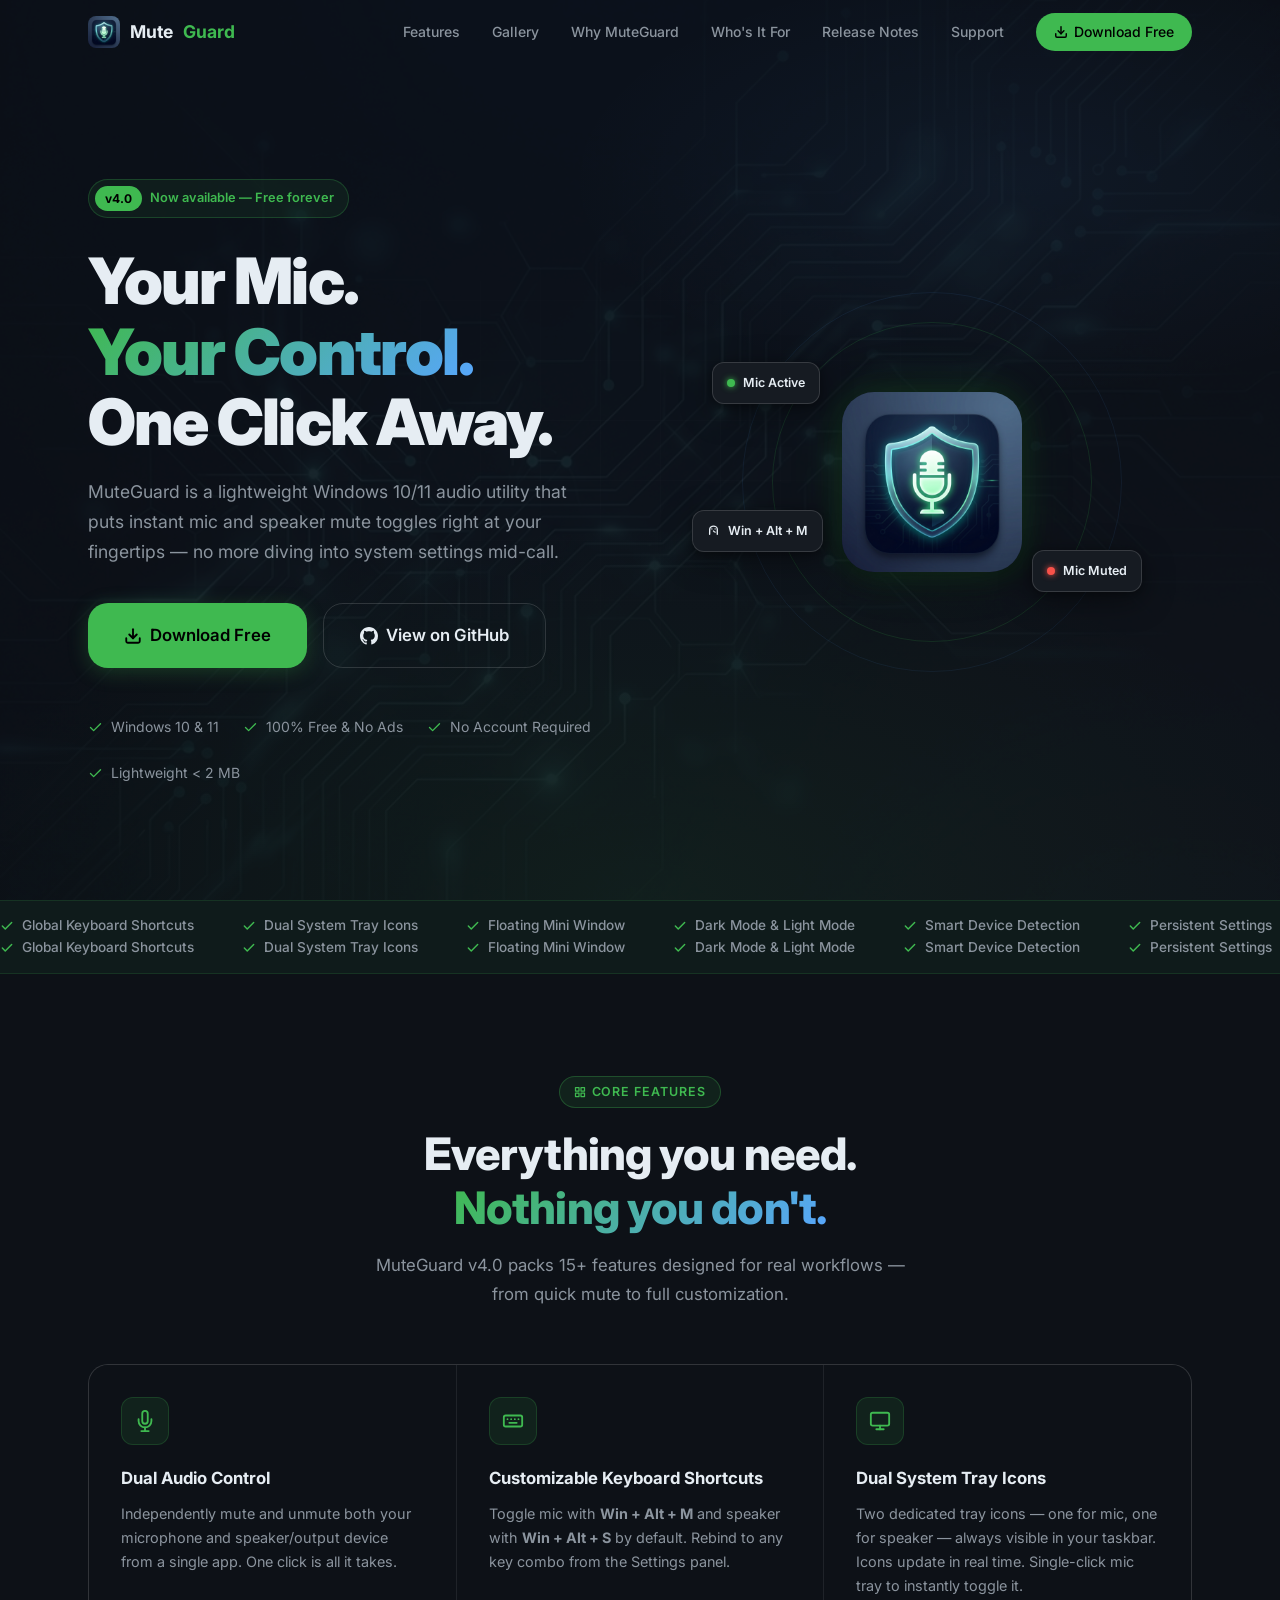
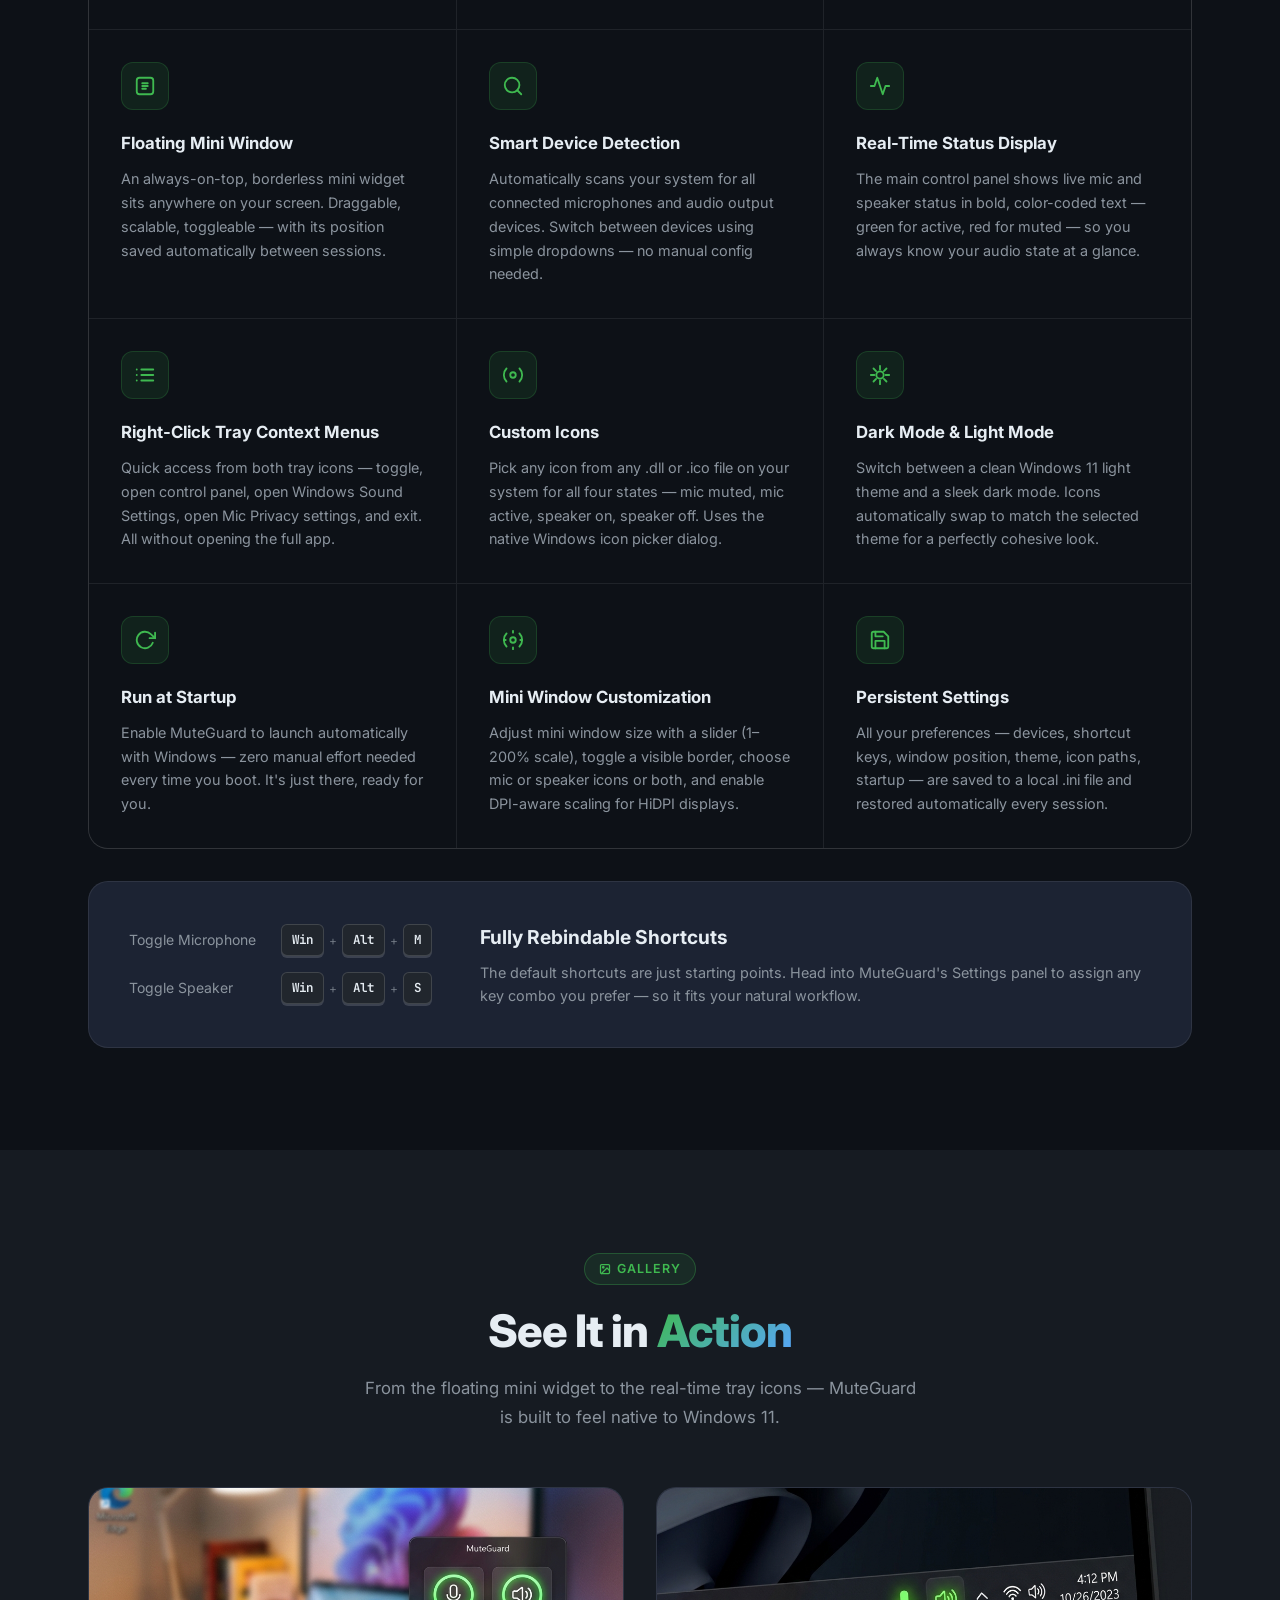
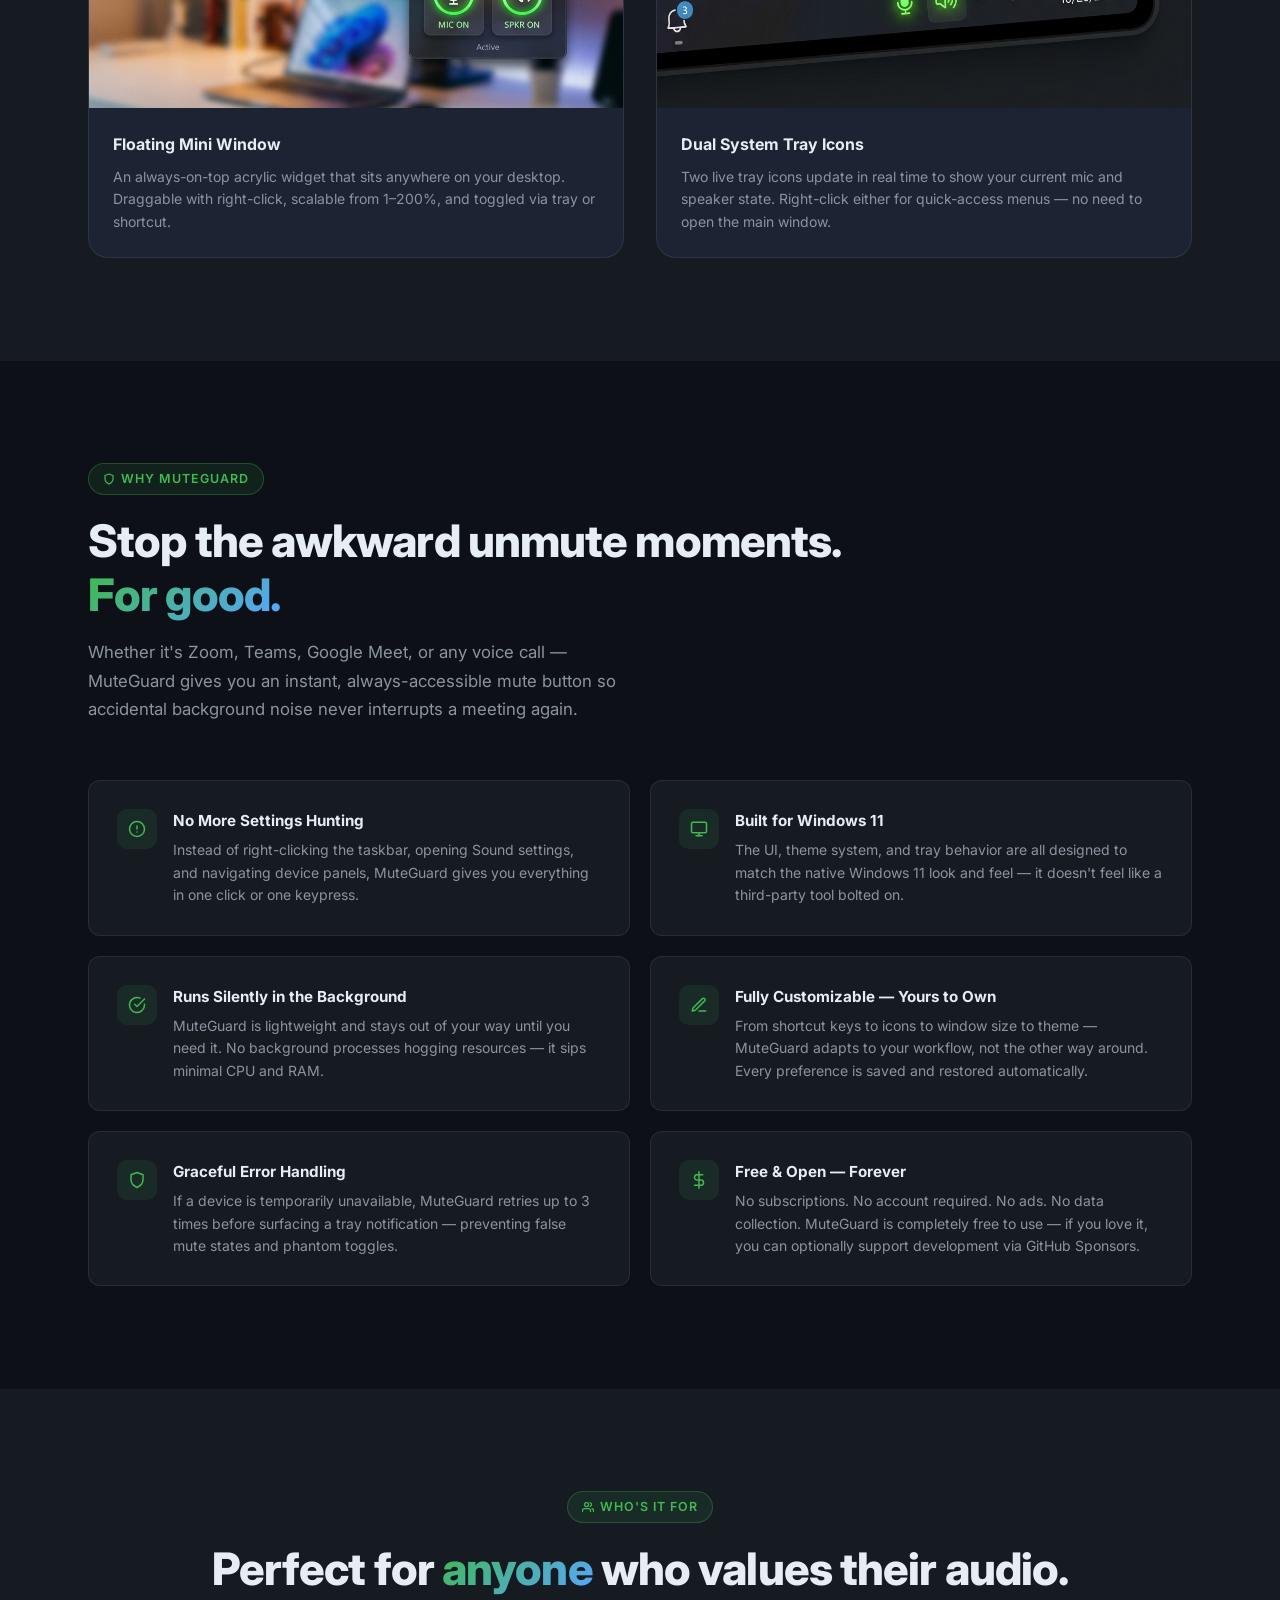
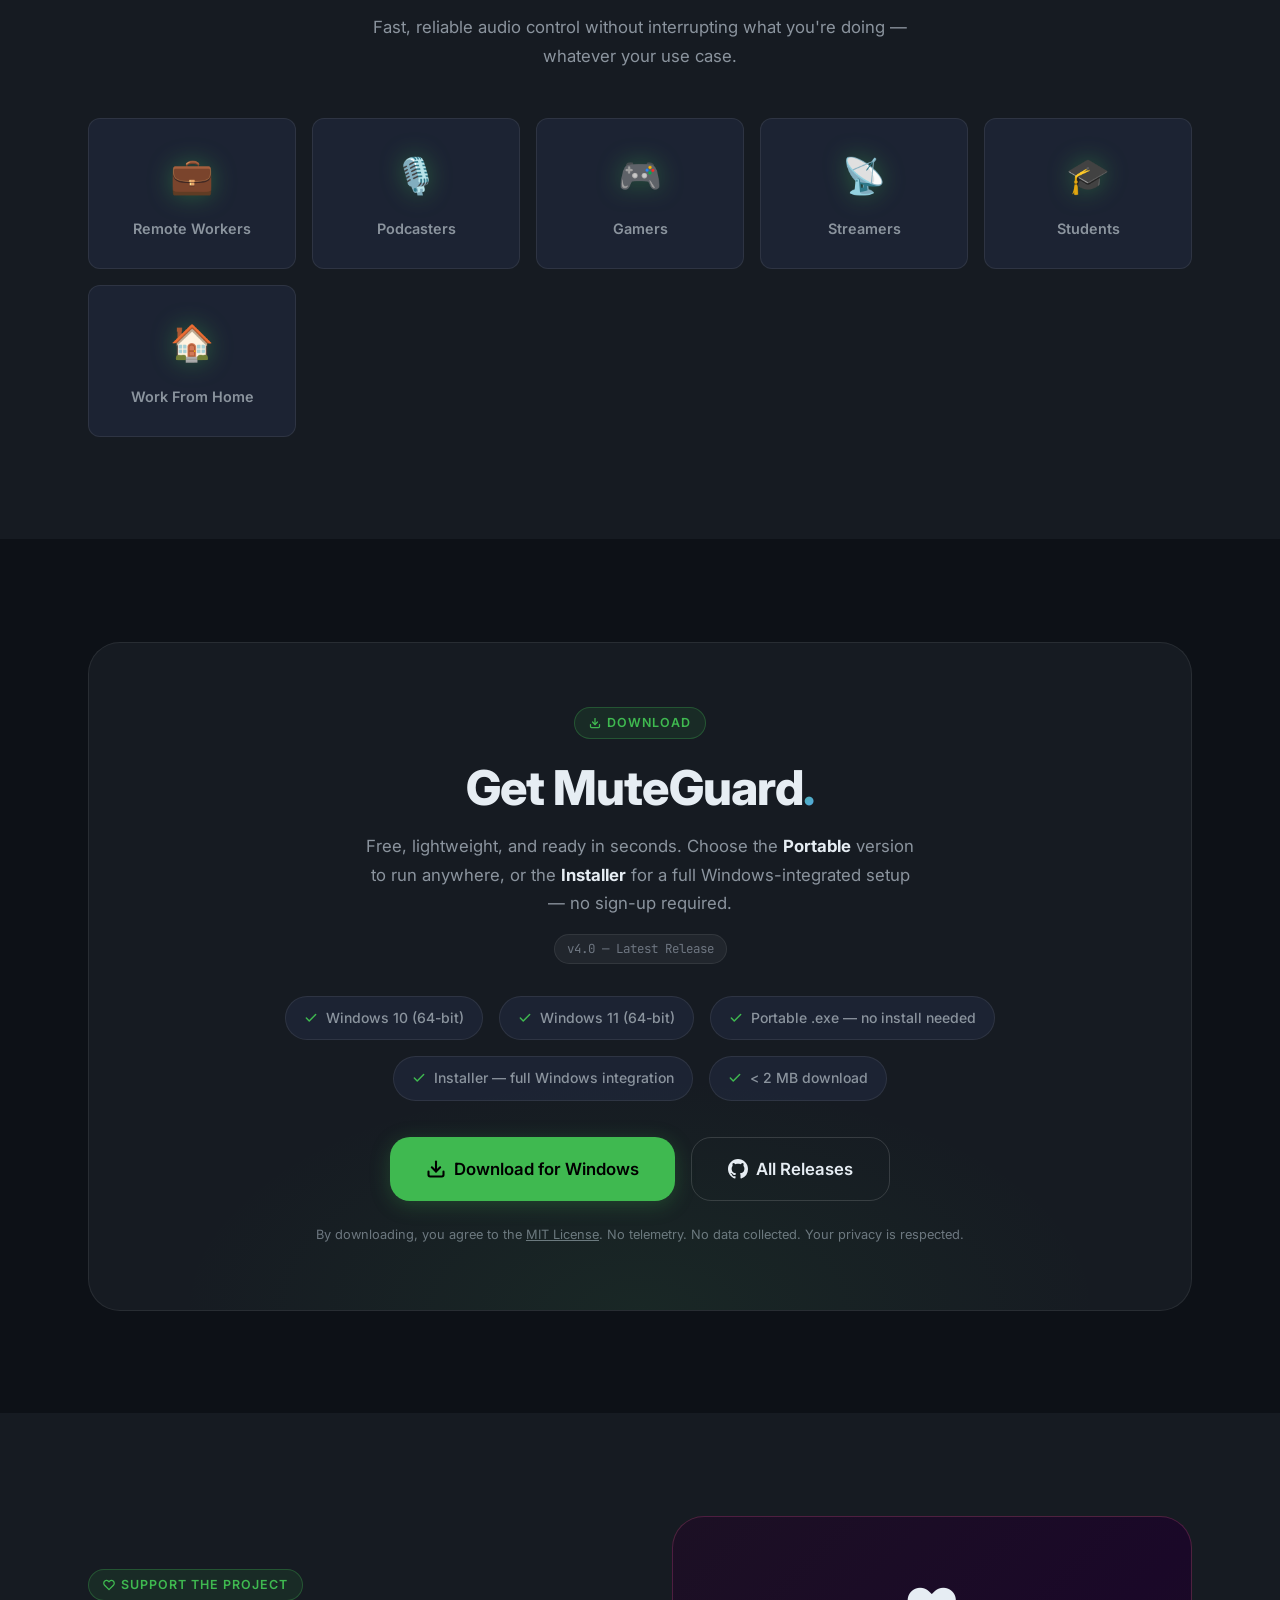
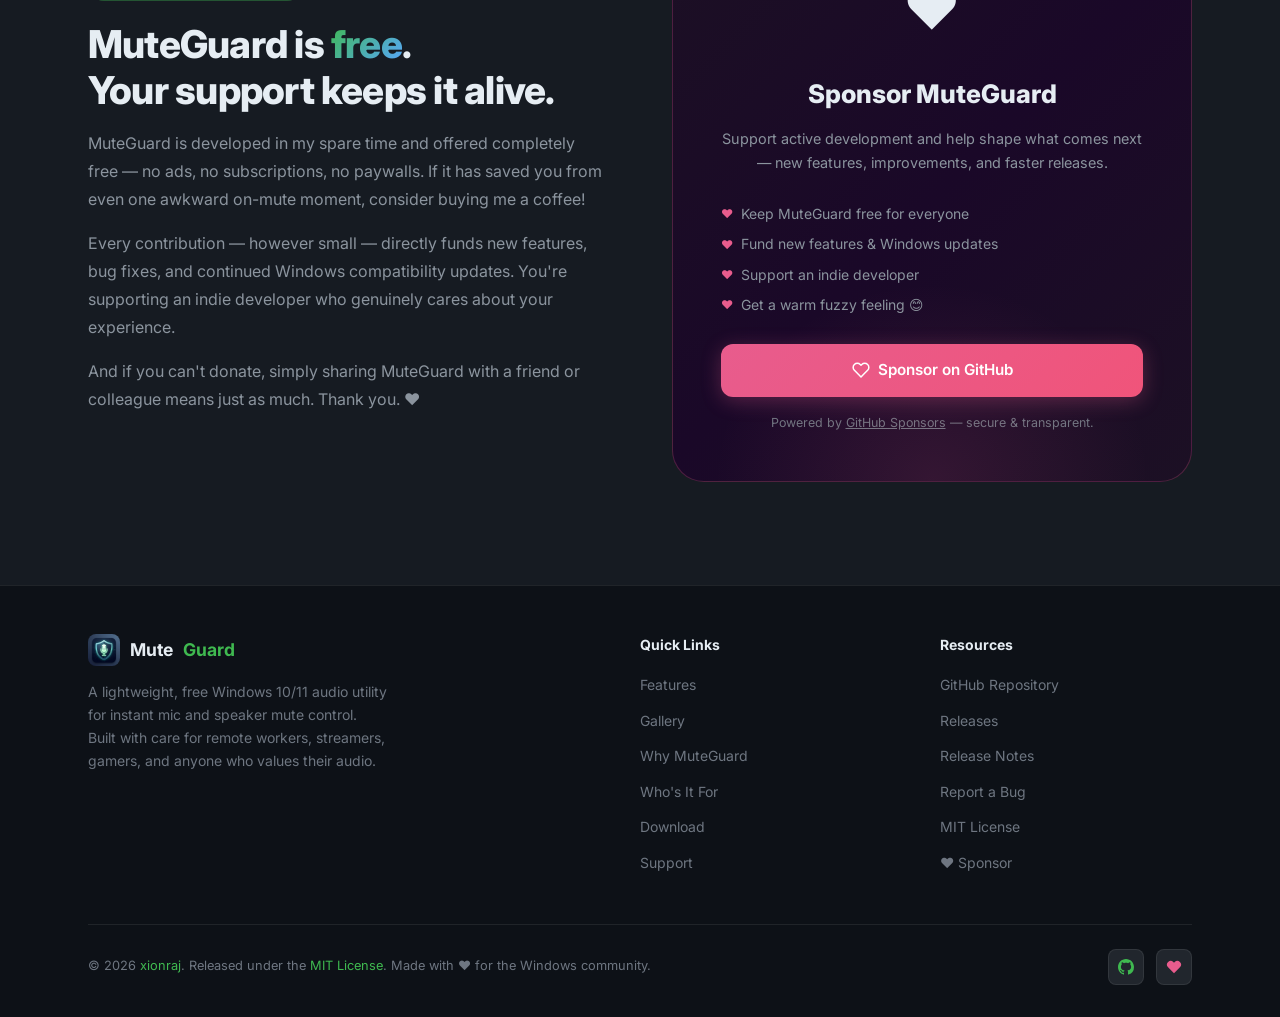
==== commit b27aa602: "Add release notes page and supporting scripts to documentation" ====
--- a/docs/index.html
+++ b/docs/index.html
@@ -1,4 +1,4 @@
-<!DOCTYPE html>
+﻿<!DOCTYPE html>
 <html lang="en">
 <head>
   <meta charset="UTF-8" />
@@ -11,21 +11,21 @@
   <meta name="keywords" content="MuteGuard, mute microphone Windows, mic mute toggle, Windows 11 audio control, system tray mute, keyboard shortcut mic, free audio utility" />
   <meta name="author" content="xionraj" />
   <meta name="robots" content="index, follow" />
-  <link rel="canonical" href="https://xionraj.github.io/MuteGuard_Public/" />
+  <link rel="canonical" href="https://xionraj.github.io/MuteGuard/" />
 
   <!-- Open Graph -->
   <meta property="og:type" content="website" />
   <meta property="og:title" content="MuteGuard — Instant Mic & Speaker Control for Windows" />
   <meta property="og:description" content="Free, lightweight Windows audio utility. Tray icons, global hotkeys, floating mini window. One click to mute — always." />
-  <meta property="og:image" content="https://xionraj.github.io/MuteGuard_Public/assets/images/icon.png" />
-  <meta property="og:url" content="https://xionraj.github.io/MuteGuard_Public/" />
+  <meta property="og:image" content="https://xionraj.github.io/MuteGuard/assets/images/icon.png" />
+  <meta property="og:url" content="https://xionraj.github.io/MuteGuard/" />
   <meta property="og:site_name" content="MuteGuard" />
 
   <!-- Twitter Card -->
   <meta name="twitter:card" content="summary_large_image" />
   <meta name="twitter:title" content="MuteGuard — Instant Mic & Speaker Control for Windows" />
   <meta name="twitter:description" content="Free Windows utility for instant mic & speaker mute. Global hotkeys, tray icons, floating widget." />
-  <meta name="twitter:image" content="https://xionraj.github.io/MuteGuard_Public/assets/images/icon.png" />
+  <meta name="twitter:image" content="https://xionraj.github.io/MuteGuard/assets/images/icon.png" />
 
   <!-- Favicon -->
   <link rel="icon" type="image/png" href="assets/images/icon.png" />
@@ -44,7 +44,7 @@
     "applicationCategory": "UtilitiesApplication",
     "offers": { "@type": "Offer", "price": "0", "priceCurrency": "USD" },
     "description": "Lightweight Windows audio control utility for instant mic and speaker mute toggling.",
-    "url": "https://xionraj.github.io/MuteGuard_Public/",
+    "url": "https://xionraj.github.io/MuteGuard/",
     "author": { "@type": "Person", "name": "xionraj", "url": "https://github.com/xionraj" }
   }
   </script>
@@ -64,9 +64,10 @@
       <li><a href="#visuals">Gallery</a></li>
       <li><a href="#why">Why MuteGuard</a></li>
       <li><a href="#audience">Who's It For</a></li>
+      <li><a href="release-notes.html">Release Notes</a></li>
       <li><a href="#donate">Support</a></li>
       <li>
-        <a href="https://github.com/xionraj/MuteGuard_Public/releases/latest"
+        <a href="https://github.com/xionraj/MuteGuard/releases/latest"
            class="btn-nav"
            id="nav-download"
            target="_blank"
@@ -103,7 +104,7 @@
     Who's It For
   </a>
   <a href="#donate">♥ Support the Project</a>
-  <a href="https://github.com/xionraj/MuteGuard_Public/releases/latest" target="_blank" rel="noopener" class="btn-nav" style="justify-content:center;" data-download>
+  <a href="https://github.com/xionraj/MuteGuard/releases/latest" target="_blank" rel="noopener" class="btn-nav" style="justify-content:center;" data-download>
     ⬇ Download Free
   </a>
 </nav>
@@ -138,7 +139,7 @@
         </p>
 
         <div class="hero-cta">
-          <a href="https://github.com/xionraj/MuteGuard_Public/releases/latest"
+          <a href="https://github.com/xionraj/MuteGuard/releases/latest"
              class="btn btn-primary btn-lg"
              id="btn-download-main"
              target="_blank"
@@ -148,7 +149,7 @@
             <svg width="18" height="18" viewBox="0 0 24 24" fill="none" stroke="currentColor" stroke-width="2.5" stroke-linecap="round" stroke-linejoin="round"><path d="M21 15v4a2 2 0 0 1-2 2H5a2 2 0 0 1-2-2v-4"/><polyline points="7 10 12 15 17 10"/><line x1="12" y1="15" x2="12" y2="3"/></svg>
             Download Free
           </a>
-          <a href="https://github.com/xionraj/MuteGuard_Public"
+          <a href="https://github.com/xionraj/MuteGuard"
              class="btn btn-outline btn-lg"
              target="_blank"
              rel="noopener"
@@ -561,7 +562,7 @@
         Download
       </div>
       <h2 class="section-title">Get MuteGuard<span class="gradient-text">.</span></h2>
-      <p class="section-subtitle" style="margin:0 auto;">Free, lightweight, and ready in seconds. No installer wizard, no sign-up — just download and run.</p>
+      <p class="section-subtitle" style="margin:0 auto;">Free, lightweight, and ready in seconds. Choose the <strong style="color:var(--color-text)">Portable</strong> version to run anywhere, or the <strong style="color:var(--color-text)">Installer</strong> for a full Windows-integrated setup — no sign-up required.</p>
 
       <div class="version-badge" id="version-tag">v4.0 — Latest Release</div>
 
@@ -576,16 +577,20 @@
         </div>
         <div class="req-chip">
           <svg width="14" height="14" viewBox="0 0 24 24" fill="none" stroke="currentColor" stroke-width="2.5" stroke-linecap="round" stroke-linejoin="round"><polyline points="20 6 9 17 4 12"/></svg>
-          &lt; 2 MB download
+          Portable .exe — no install needed
         </div>
         <div class="req-chip">
           <svg width="14" height="14" viewBox="0 0 24 24" fill="none" stroke="currentColor" stroke-width="2.5" stroke-linecap="round" stroke-linejoin="round"><polyline points="20 6 9 17 4 12"/></svg>
-          No Installation Required
+          Installer — full Windows integration
+        </div>
+        <div class="req-chip">
+          <svg width="14" height="14" viewBox="0 0 24 24" fill="none" stroke="currentColor" stroke-width="2.5" stroke-linecap="round" stroke-linejoin="round"><polyline points="20 6 9 17 4 12"/></svg>
+          &lt; 2 MB download
         </div>
       </div>
 
       <div class="download-cta">
-        <a href="https://github.com/xionraj/MuteGuard_Public/releases/latest"
+        <a href="https://github.com/xionraj/MuteGuard/releases/latest"
            class="btn btn-primary btn-lg"
            target="_blank"
            rel="noopener"
@@ -594,7 +599,7 @@
           <svg width="20" height="20" viewBox="0 0 24 24" fill="none" stroke="currentColor" stroke-width="2.5" stroke-linecap="round" stroke-linejoin="round"><path d="M21 15v4a2 2 0 0 1-2 2H5a2 2 0 0 1-2-2v-4"/><polyline points="7 10 12 15 17 10"/><line x1="12" y1="15" x2="12" y2="3"/></svg>
           Download for Windows
         </a>
-        <a href="https://github.com/xionraj/MuteGuard_Public/releases"
+        <a href="https://github.com/xionraj/MuteGuard/releases"
            class="btn btn-outline btn-lg"
            target="_blank"
            rel="noopener"
@@ -605,7 +610,7 @@
       </div>
 
       <p class="download-disclaimer">
-        By downloading, you agree to the <a href="https://github.com/xionraj/MuteGuard_Public/blob/main/LICENSE" target="_blank" rel="noopener">MIT License</a>.
+        By downloading, you agree to the <a href="https://github.com/xionraj/MuteGuard/blob/main/LICENSE" target="_blank" rel="noopener">MIT License</a>.
         No telemetry. No data collected. Your privacy is respected.
       </p>
     </div>
@@ -687,22 +692,27 @@
         <h4>Resources</h4>
         <ul class="footer-links">
           <li>
-            <a href="https://github.com/xionraj/MuteGuard_Public" target="_blank" rel="noopener">
+            <a href="https://github.com/xionraj/MuteGuard" target="_blank" rel="noopener">
               GitHub Repository
             </a>
           </li>
           <li>
-            <a href="https://github.com/xionraj/MuteGuard_Public/releases" target="_blank" rel="noopener">
+            <a href="https://github.com/xionraj/MuteGuard/releases" target="_blank" rel="noopener">
               Releases
             </a>
           </li>
           <li>
-            <a href="https://github.com/xionraj/MuteGuard_Public/issues" target="_blank" rel="noopener">
+            <a href="release-notes.html">
+              Release Notes
+            </a>
+          </li>
+          <li>
+            <a href="https://github.com/xionraj/MuteGuard/issues" target="_blank" rel="noopener">
               Report a Bug
             </a>
           </li>
           <li>
-            <a href="https://github.com/xionraj/MuteGuard_Public/blob/main/LICENSE" target="_blank" rel="noopener">
+            <a href="https://github.com/xionraj/MuteGuard/blob/main/LICENSE" target="_blank" rel="noopener">
               MIT License
             </a>
           </li>
@@ -718,11 +728,11 @@
     <div class="footer-bottom">
       <p>
         &copy; <span id="year">2026</span> <a href="https://github.com/xionraj" target="_blank" rel="noopener">xionraj</a>. 
-        Released under the <a href="https://github.com/xionraj/MuteGuard_Public/blob/main/LICENSE" target="_blank" rel="noopener">MIT License</a>. 
+        Released under the <a href="https://github.com/xionraj/MuteGuard/blob/main/LICENSE" target="_blank" rel="noopener">MIT License</a>. 
         Made with ♥ for the Windows community.
       </p>
       <div class="social-links">
-        <a href="https://github.com/xionraj/MuteGuard_Public"
+        <a href="https://github.com/xionraj/MuteGuard"
            class="social-link"
            target="_blank"
            rel="noopener"
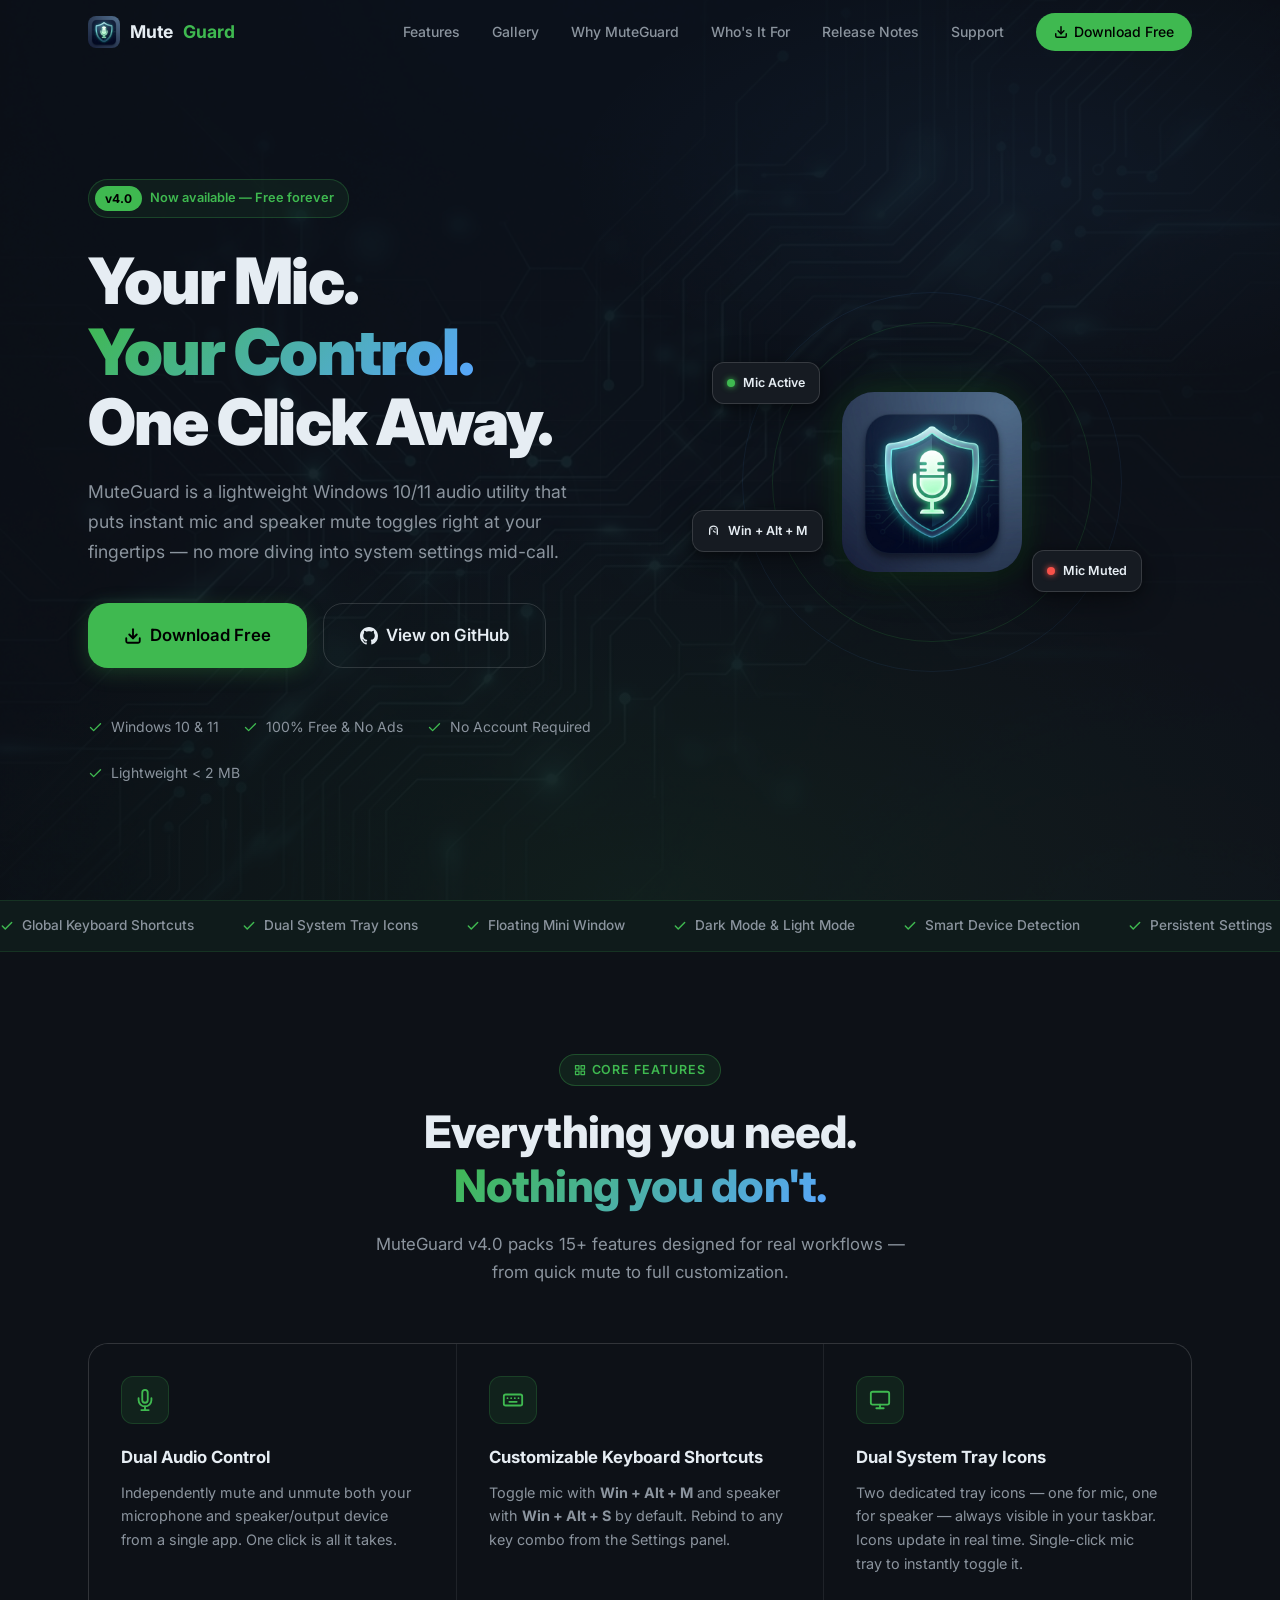
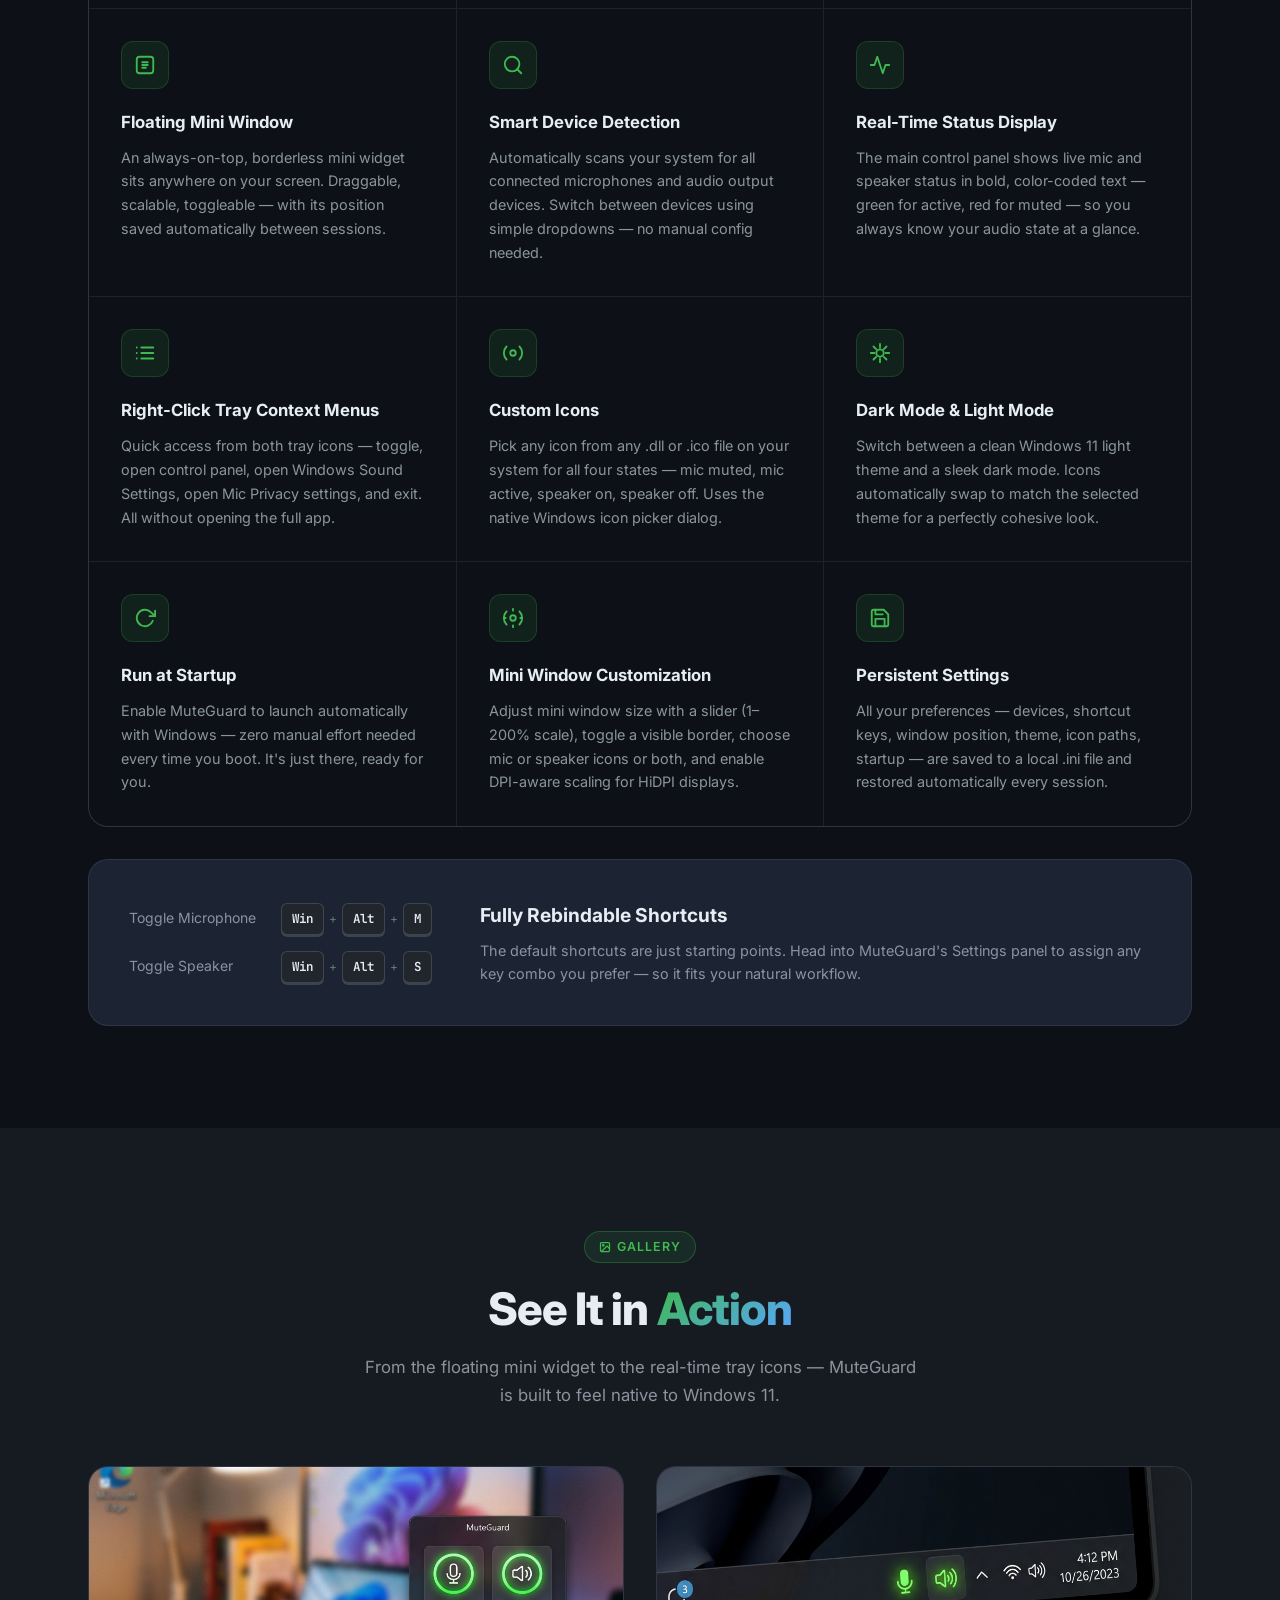
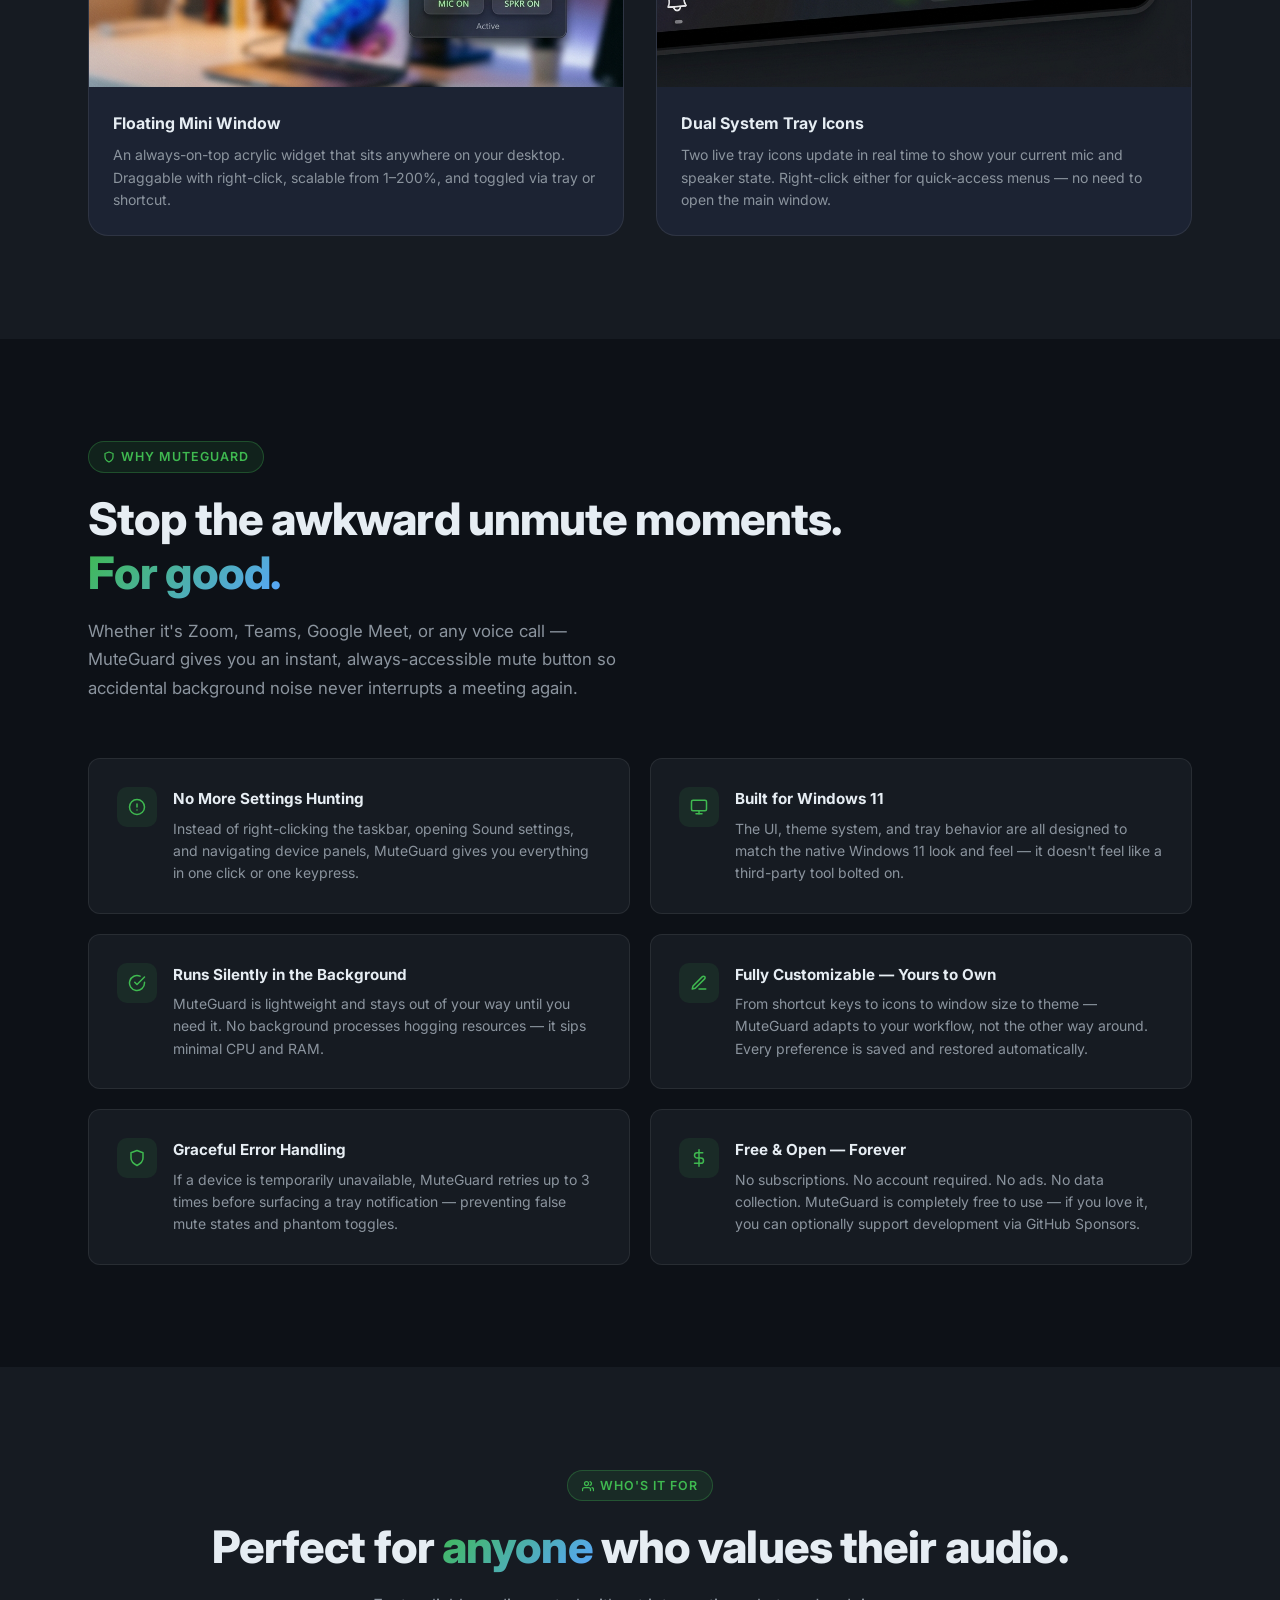
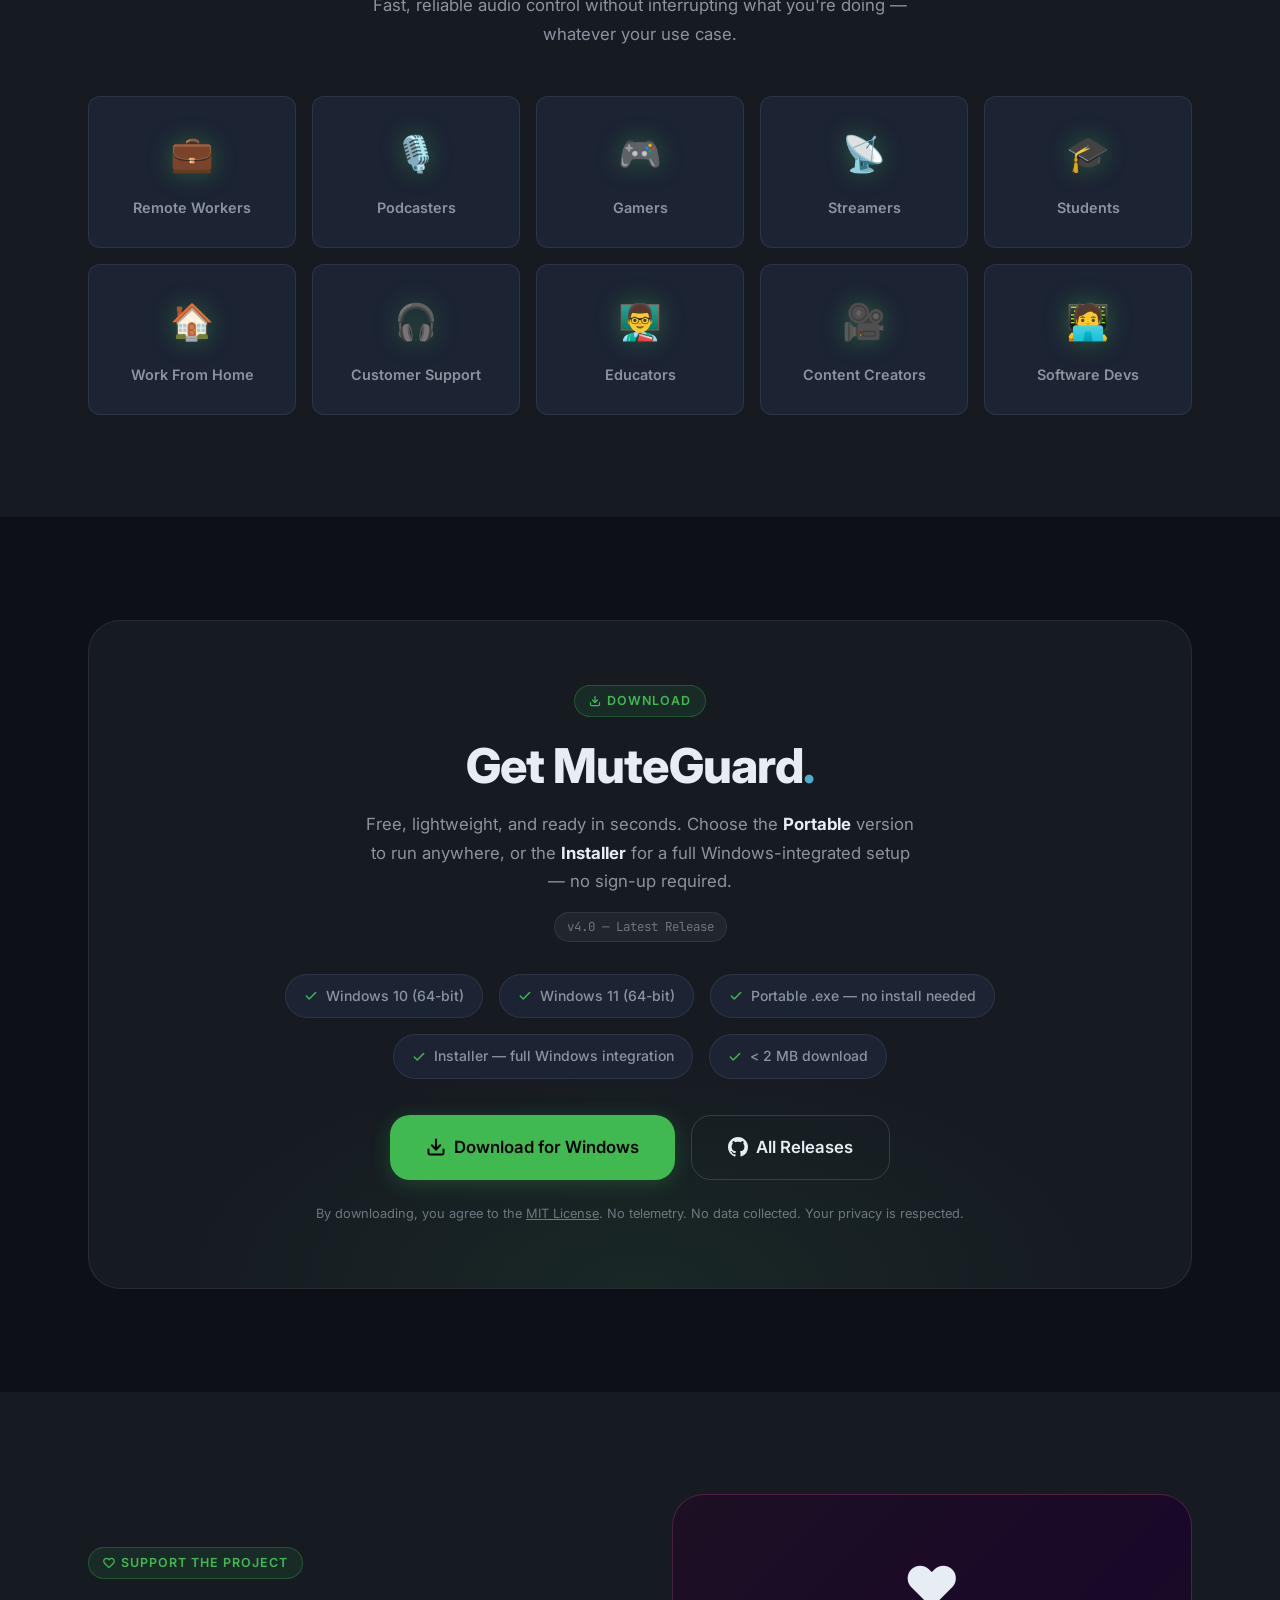
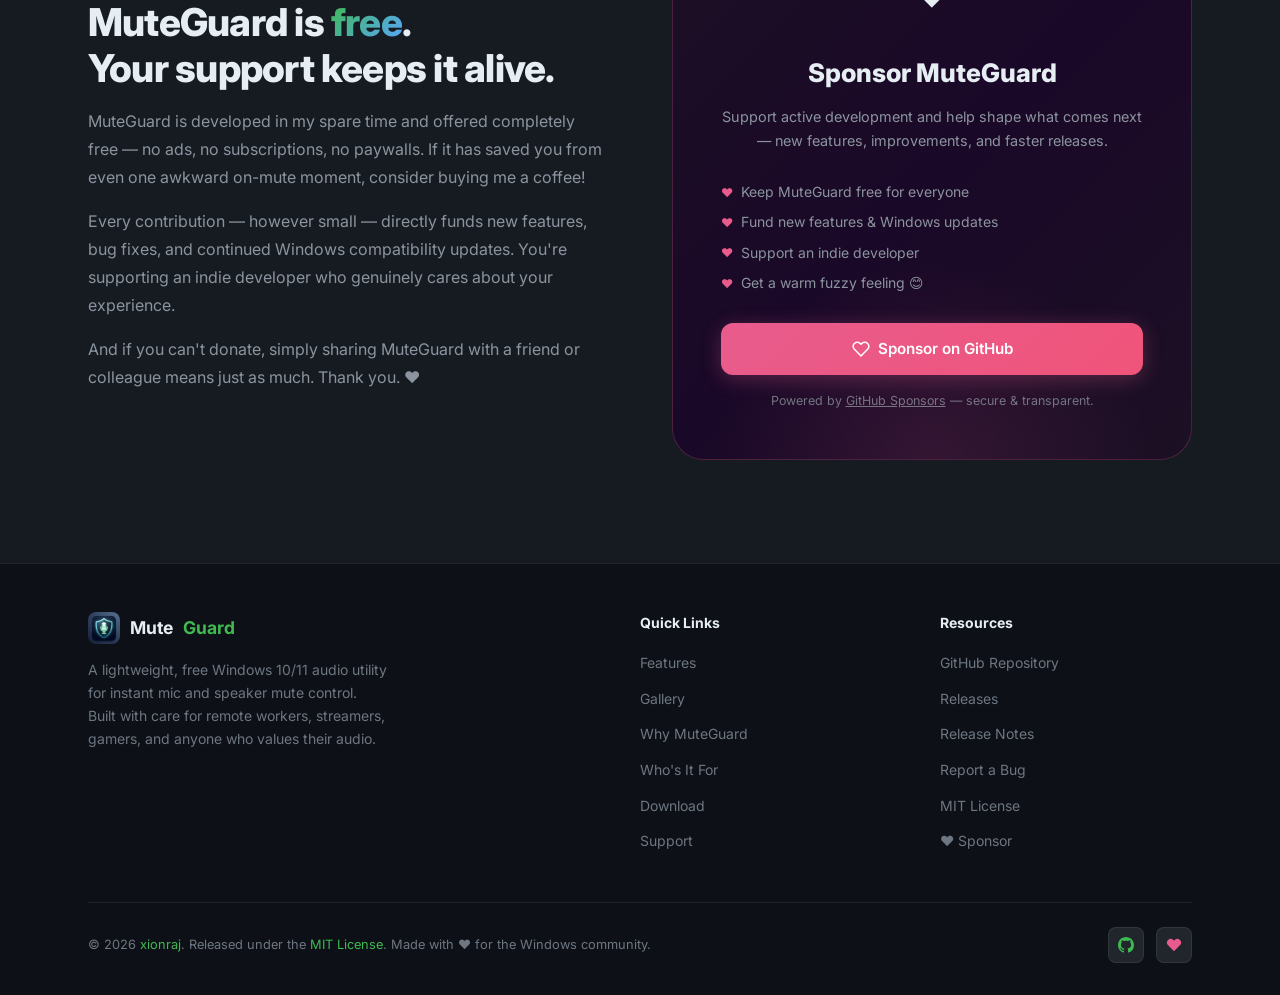
==== commit 7b269ba2: "WUIUP MuteGuard" ====
--- a/docs/index.html
+++ b/docs/index.html
@@ -1,4 +1,4 @@
-﻿<!DOCTYPE html>
+<!DOCTYPE html>
 <html lang="en">
 <head>
   <meta charset="UTF-8" />
@@ -548,6 +548,22 @@
       <div class="audience-card" data-reveal data-reveal-delay="1">
         <span class="icon" aria-hidden="true">🏠</span>
         <span>Work From Home</span>
+      </div>
+      <div class="audience-card" data-reveal data-reveal-delay="2">
+        <span class="icon" aria-hidden="true">🎧</span>
+        <span>Customer Support</span>
+      </div>
+      <div class="audience-card" data-reveal data-reveal-delay="3">
+        <span class="icon" aria-hidden="true">👨‍🏫</span>
+        <span>Educators</span>
+      </div>
+      <div class="audience-card" data-reveal data-reveal-delay="4">
+        <span class="icon" aria-hidden="true">🎥</span>
+        <span>Content Creators</span>
+      </div>
+      <div class="audience-card" data-reveal data-reveal-delay="5">
+        <span class="icon" aria-hidden="true">🧑‍💻</span>
+        <span>Software Devs</span>
       </div>
     </div>
   </div>
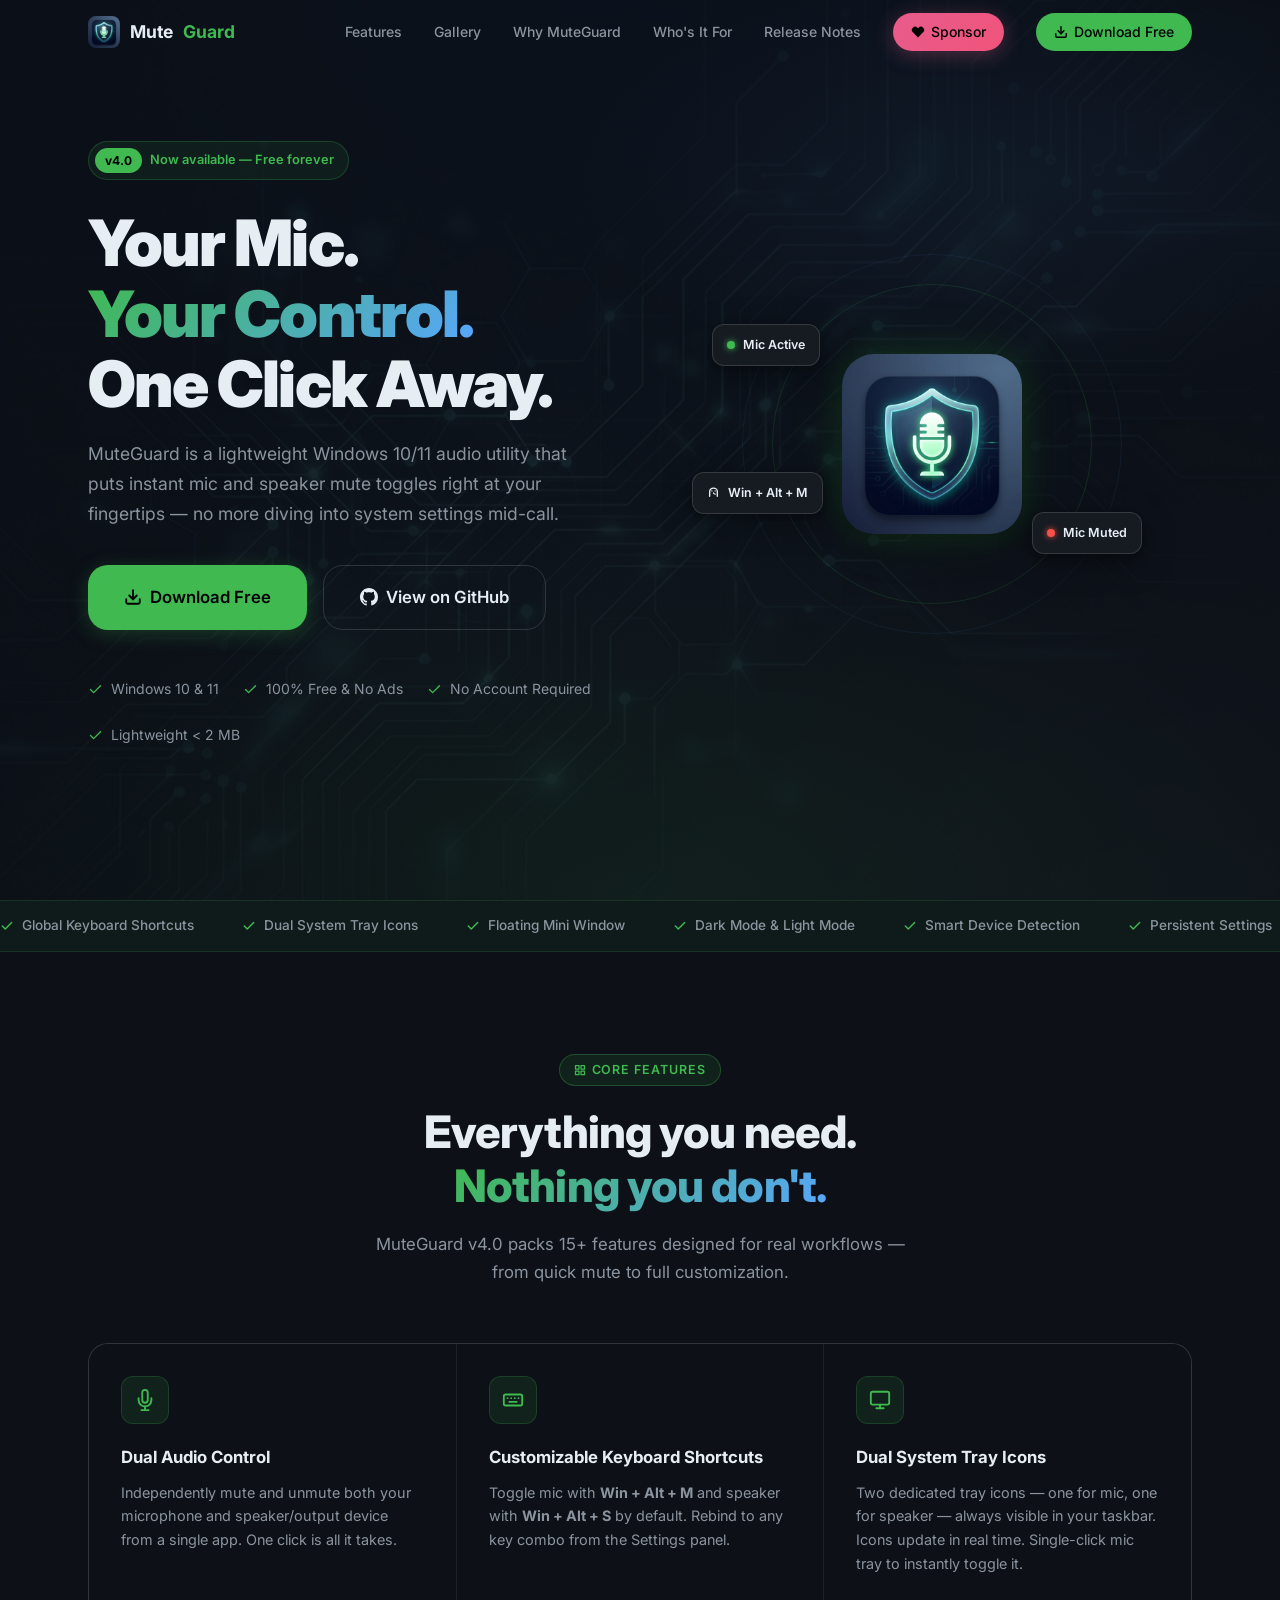
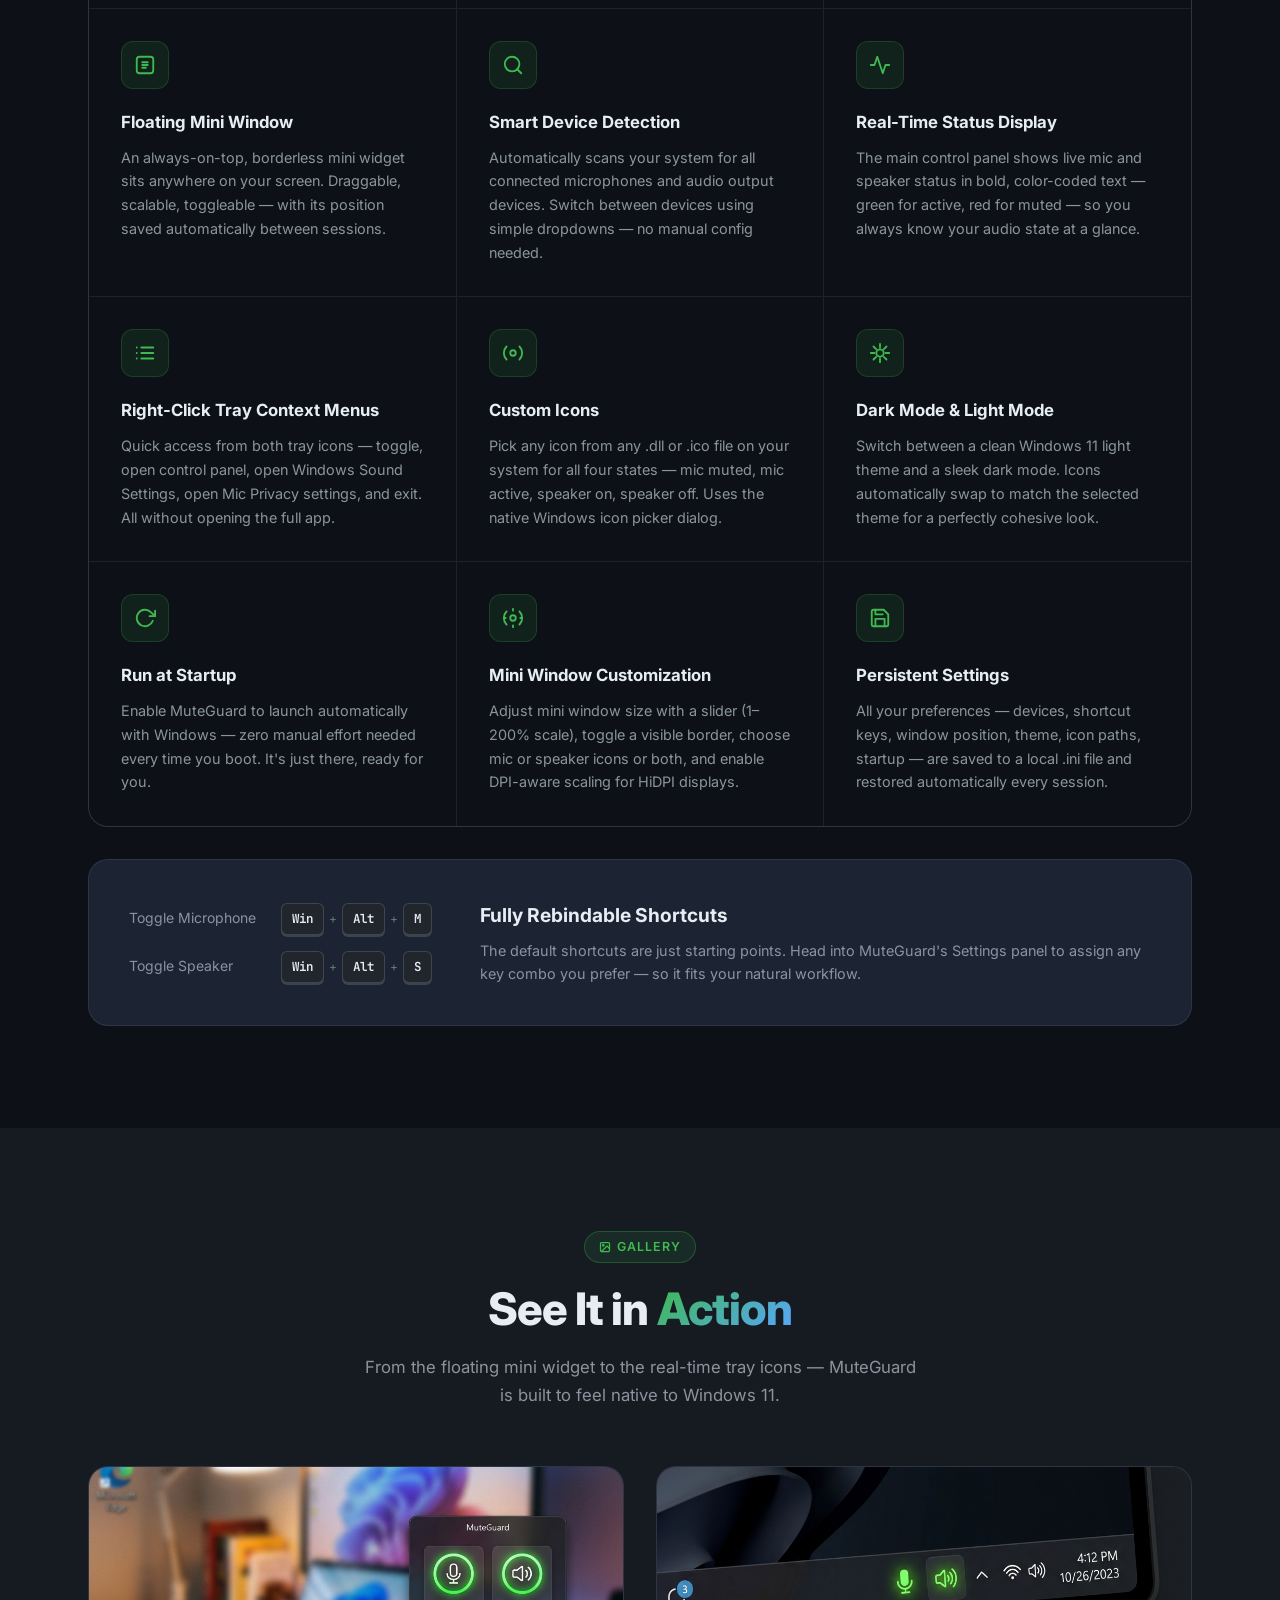
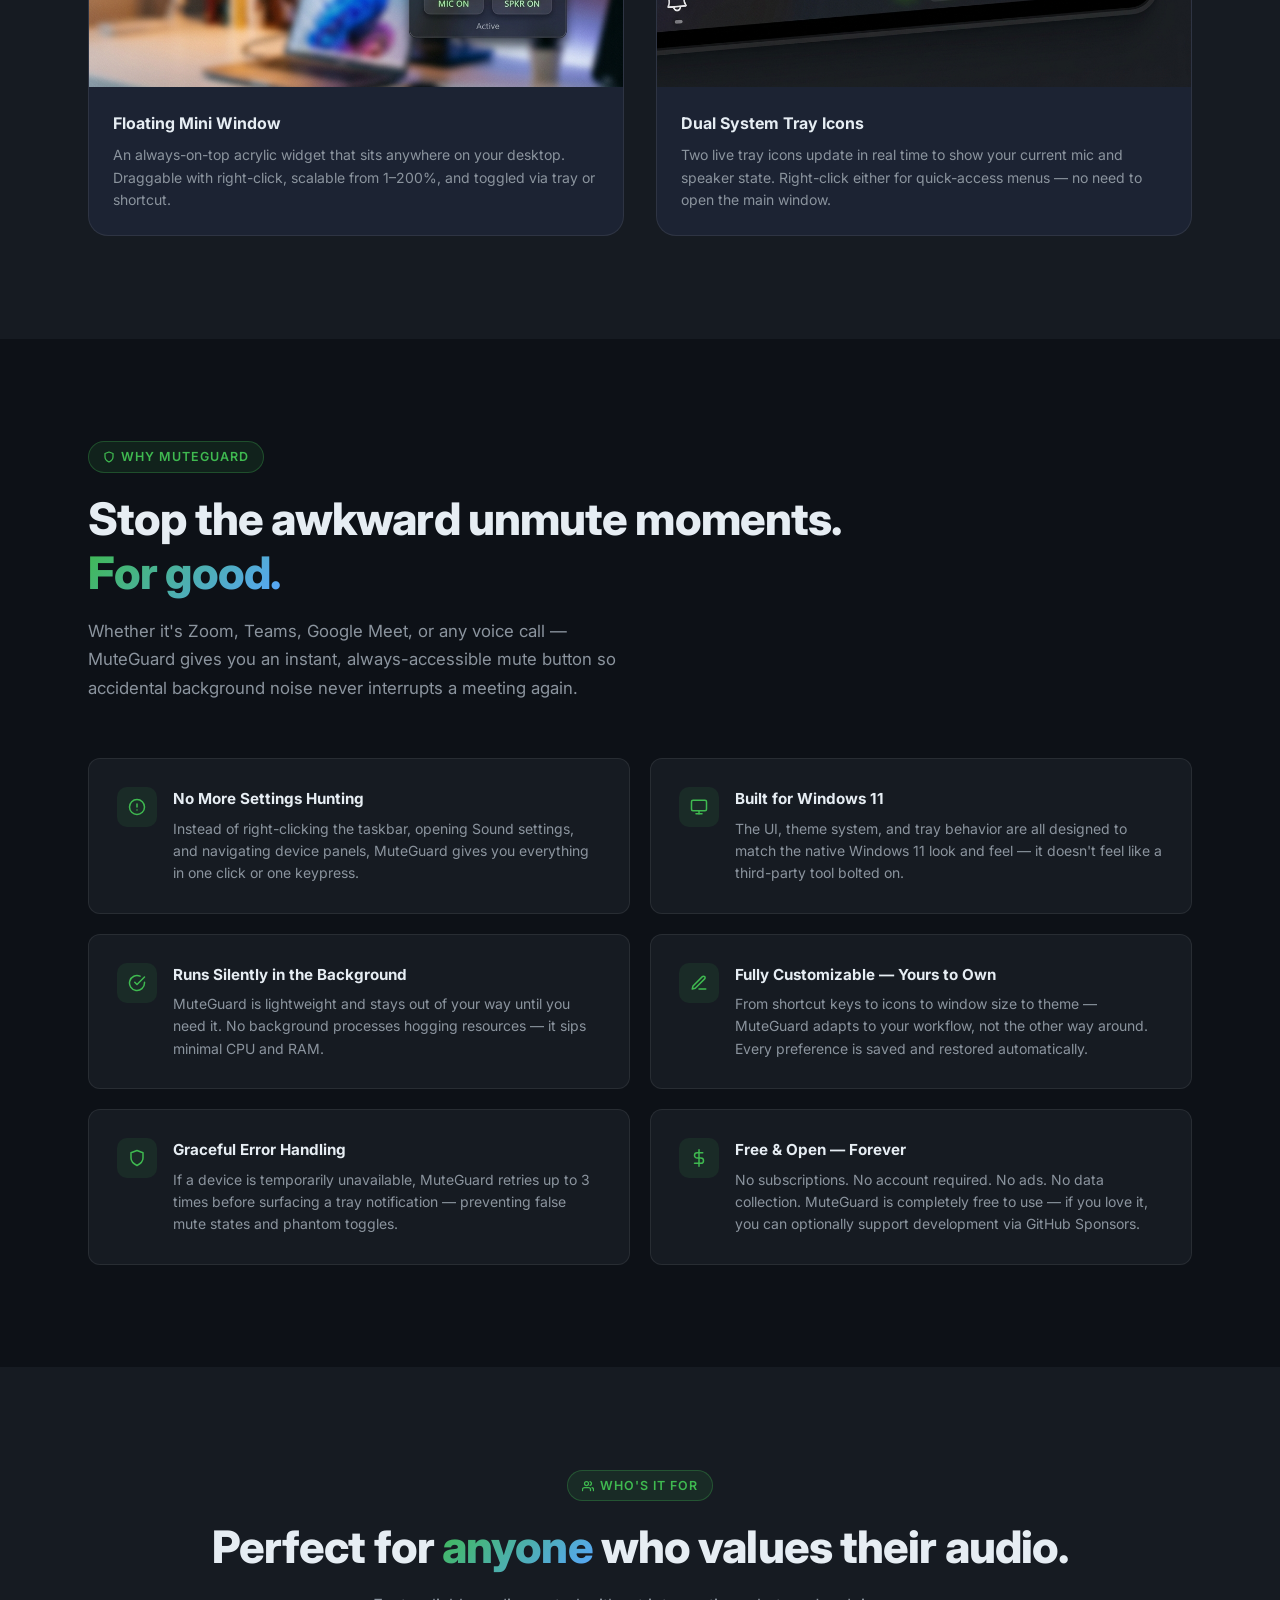
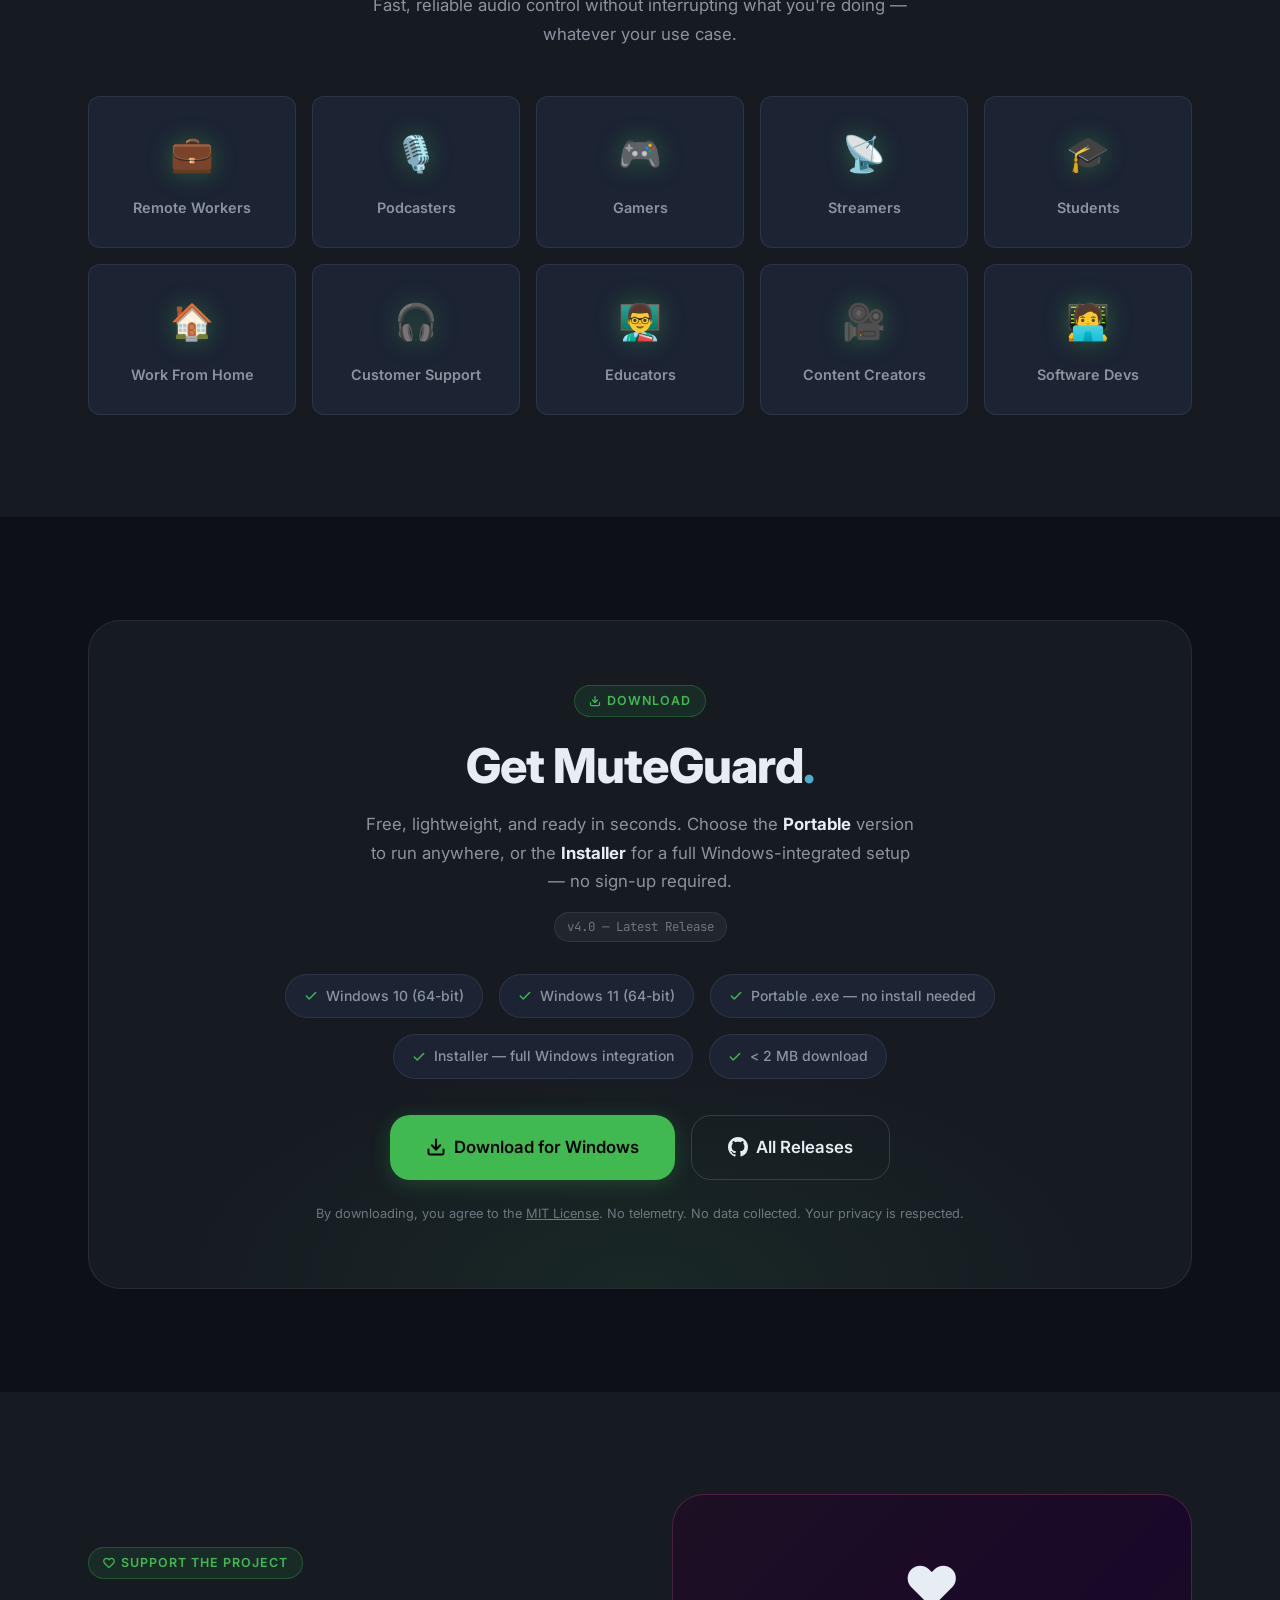
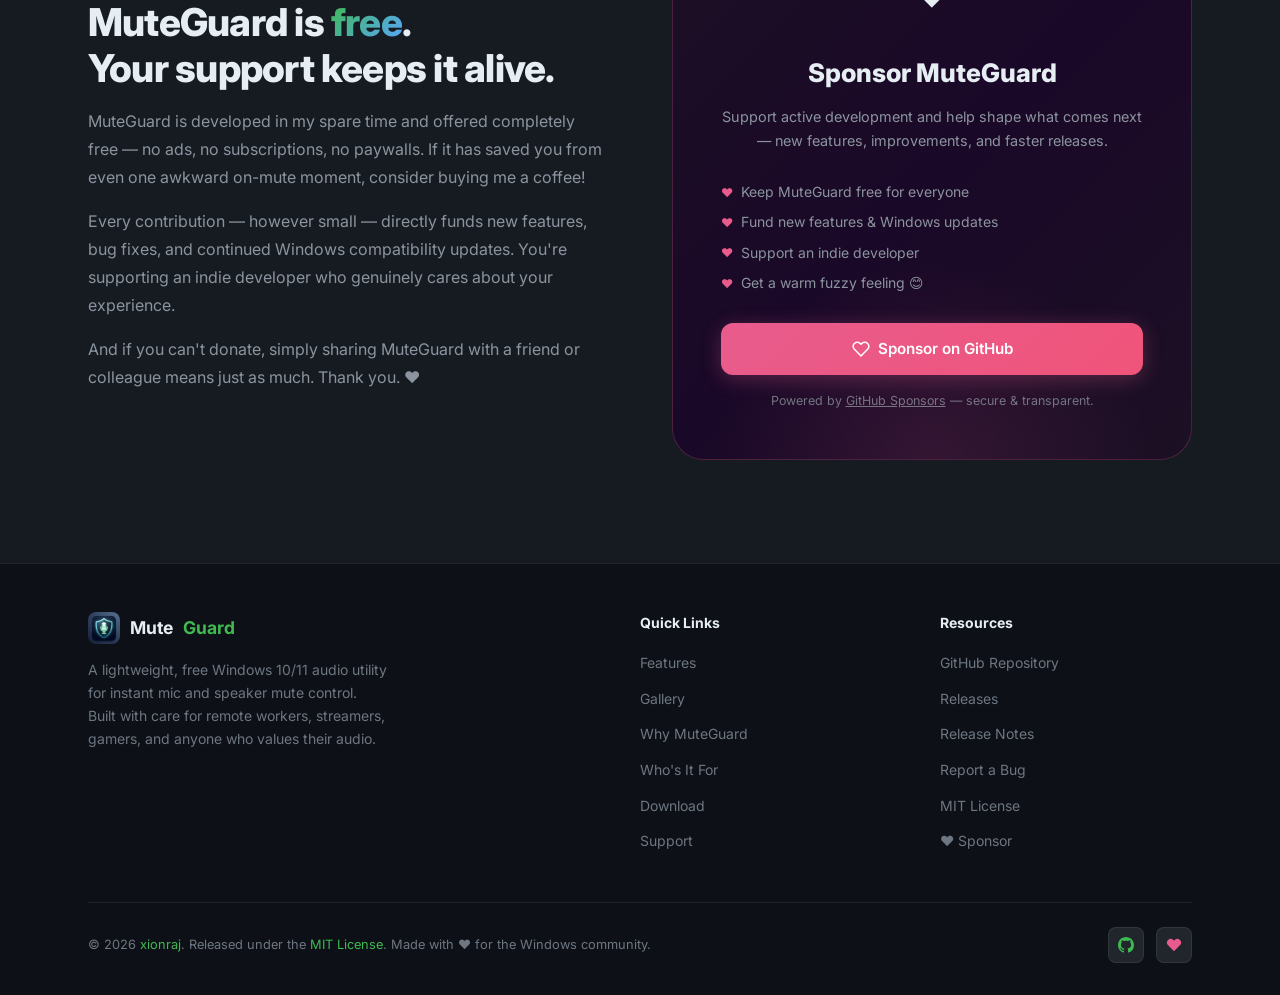
==== commit de361f76: "WUIUD" ====
--- a/docs/index.html
+++ b/docs/index.html
@@ -65,7 +65,15 @@
       <li><a href="#why">Why MuteGuard</a></li>
       <li><a href="#audience">Who's It For</a></li>
       <li><a href="release-notes.html">Release Notes</a></li>
-      <li><a href="#donate">Support</a></li>
+      <li>
+        <a href="https://github.com/sponsors/xionraj"
+           class="btn-nav btn-sponsor"
+           target="_blank"
+           rel="noopener">
+          <svg width="14" height="14" viewBox="0 0 24 24" fill="currentColor"><path d="M20.84 4.61a5.5 5.5 0 0 0-7.78 0L12 5.67l-1.06-1.06a5.5 5.5 0 0 0-7.78 7.78l1.06 1.06L12 21.23l7.78-7.78 1.06-1.06a5.5 5.5 0 0 0 0-7.78z"/></svg>
+          Sponsor
+        </a>
+      </li>
       <li>
         <a href="https://github.com/xionraj/MuteGuard/releases/latest"
            class="btn-nav"
@@ -103,7 +111,10 @@
     <svg width="16" height="16" viewBox="0 0 24 24" fill="none" stroke="currentColor" stroke-width="2" stroke-linecap="round" stroke-linejoin="round"><path d="M17 21v-2a4 4 0 0 0-4-4H5a4 4 0 0 0-4 4v2"/><circle cx="9" cy="7" r="4"/><path d="M23 21v-2a4 4 0 0 0-3-3.87"/><path d="M16 3.13a4 4 0 0 1 0 7.75"/></svg>
     Who's It For
   </a>
-  <a href="#donate">♥ Support the Project</a>
+  <a href="https://github.com/sponsors/xionraj" target="_blank" rel="noopener" class="btn-nav btn-sponsor" style="justify-content:center;">
+    <svg width="14" height="14" viewBox="0 0 24 24" fill="currentColor"><path d="M20.84 4.61a5.5 5.5 0 0 0-7.78 0L12 5.67l-1.06-1.06a5.5 5.5 0 0 0-7.78 7.78l1.06 1.06L12 21.23l7.78-7.78 1.06-1.06a5.5 5.5 0 0 0 0-7.78z"/></svg>
+    Sponsor
+  </a>
   <a href="https://github.com/xionraj/MuteGuard/releases/latest" target="_blank" rel="noopener" class="btn-nav" style="justify-content:center;" data-download>
     ⬇ Download Free
   </a>
--- a/docs/assets/css/style.css
+++ b/docs/assets/css/style.css
@@ -7,45 +7,56 @@
 
 /* ── Design Tokens ── */
 :root {
-  --color-bg:          #0d1117;
-  --color-bg-2:        #161b22;
-  --color-bg-3:        #1c2333;
-  --color-surface:     #21262d;
-  --color-border:      rgba(255,255,255,0.08);
-  --color-border-2:    rgba(255,255,255,0.14);
-
-  --color-accent:      #3fb950;   /* green — "active / safe" */
-  --color-accent-glow: rgba(63,185,80,0.25);
-  --color-accent-2:    #58a6ff;   /* blue — links / secondary CTA */
-  --color-red:         #f85149;
-  --color-amber:       #e3b341;
-
-  --color-text:        #e6edf3;
-  --color-text-muted:  #8b949e;
+  --color-bg: #0d1117;
+  --color-bg-2: #161b22;
+  --color-bg-3: #1c2333;
+  --color-surface: #21262d;
+  --color-border: rgba(255, 255, 255, 0.08);
+  --color-border-2: rgba(255, 255, 255, 0.14);
+
+  --color-accent: #3fb950;
+  /* green — "active / safe" */
+  --color-accent-glow: rgba(63, 185, 80, 0.25);
+  --color-accent-2: #58a6ff;
+  /* blue — links / secondary CTA */
+  --color-red: #f85149;
+  --color-amber: #e3b341;
+
+  --color-text: #e6edf3;
+  --color-text-muted: #8b949e;
   --color-text-subtle: #6e7681;
 
-  --radius-sm:  6px;
-  --radius-md:  12px;
-  --radius-lg:  20px;
-  --radius-xl:  32px;
-
-  --shadow-glow-green: 0 0 32px rgba(63,185,80,0.18), 0 0 64px rgba(63,185,80,0.08);
-  --shadow-glow-blue:  0 0 32px rgba(88,166,255,0.18), 0 0 64px rgba(88,166,255,0.08);
-  --shadow-card:       0 8px 32px rgba(0,0,0,0.4), 0 2px 8px rgba(0,0,0,0.3);
-  --shadow-hover:      0 20px 60px rgba(0,0,0,0.5), 0 4px 16px rgba(0,0,0,0.4);
-
-  --transition-fast:   150ms cubic-bezier(0.4,0,0.2,1);
-  --transition-med:    300ms cubic-bezier(0.4,0,0.2,1);
-  --transition-slow:   500ms cubic-bezier(0.4,0,0.2,1);
+  --radius-sm: 6px;
+  --radius-md: 12px;
+  --radius-lg: 20px;
+  --radius-xl: 32px;
+
+  --shadow-glow-green: 0 0 32px rgba(63, 185, 80, 0.18), 0 0 64px rgba(63, 185, 80, 0.08);
+  --shadow-glow-blue: 0 0 32px rgba(88, 166, 255, 0.18), 0 0 64px rgba(88, 166, 255, 0.08);
+  --shadow-card: 0 8px 32px rgba(0, 0, 0, 0.4), 0 2px 8px rgba(0, 0, 0, 0.3);
+  --shadow-hover: 0 20px 60px rgba(0, 0, 0, 0.5), 0 4px 16px rgba(0, 0, 0, 0.4);
+
+  --transition-fast: 150ms cubic-bezier(0.4, 0, 0.2, 1);
+  --transition-med: 300ms cubic-bezier(0.4, 0, 0.2, 1);
+  --transition-slow: 500ms cubic-bezier(0.4, 0, 0.2, 1);
 
   --max-width: 1200px;
   --section-pad: clamp(60px, 8vw, 120px);
 }
 
 /* ── Reset & Base ── */
-*, *::before, *::after { box-sizing: border-box; margin: 0; padding: 0; }
-
-html { scroll-behavior: smooth; font-size: 16px; }
+*,
+*::before,
+*::after {
+  box-sizing: border-box;
+  margin: 0;
+  padding: 0;
+}
+
+html {
+  scroll-behavior: smooth;
+  font-size: 16px;
+}
 
 body {
   font-family: 'Inter', system-ui, sans-serif;
@@ -56,43 +67,81 @@
   -webkit-font-smoothing: antialiased;
 }
 
-::selection { background: var(--color-accent); color: #000; }
-
-a { color: var(--color-accent-2); text-decoration: none; transition: color var(--transition-fast); }
-a:hover { color: var(--color-text); }
-
-img { max-width: 100%; height: auto; display: block; }
+::selection {
+  background: var(--color-accent);
+  color: #000;
+}
+
+a {
+  color: var(--color-accent-2);
+  text-decoration: none;
+  transition: color var(--transition-fast);
+}
+
+a:hover {
+  color: var(--color-text);
+}
+
+img {
+  max-width: 100%;
+  height: auto;
+  display: block;
+}
 
 /* ── Scrollbar ── */
-::-webkit-scrollbar { width: 6px; }
-::-webkit-scrollbar-track { background: var(--color-bg); }
-::-webkit-scrollbar-thumb { background: var(--color-surface); border-radius: 99px; }
-::-webkit-scrollbar-thumb:hover { background: var(--color-accent); }
+::-webkit-scrollbar {
+  width: 6px;
+}
+
+::-webkit-scrollbar-track {
+  background: var(--color-bg);
+}
+
+::-webkit-scrollbar-thumb {
+  background: var(--color-surface);
+  border-radius: 99px;
+}
+
+::-webkit-scrollbar-thumb:hover {
+  background: var(--color-accent);
+}
 
 /* ── Layout Utilities ── */
-.container { max-width: var(--max-width); margin: 0 auto; padding: 0 clamp(16px, 4vw, 48px); }
-.section-pad { padding: var(--section-pad) 0; }
+.container {
+  max-width: var(--max-width);
+  margin: 0 auto;
+  padding: 0 clamp(16px, 4vw, 48px);
+}
+
+.section-pad {
+  padding: var(--section-pad) 0;
+}
 
 /* ── NAV ── */
 #navbar {
   position: fixed;
-  top: 0; left: 0; right: 0;
+  top: 0;
+  left: 0;
+  right: 0;
   z-index: 1000;
   transition: background var(--transition-med), backdrop-filter var(--transition-med), border-color var(--transition-med);
   border-bottom: 1px solid transparent;
 }
+
 #navbar.scrolled {
-  background: rgba(13,17,23,0.85);
+  background: rgba(13, 17, 23, 0.85);
   backdrop-filter: blur(20px) saturate(180%);
   -webkit-backdrop-filter: blur(20px) saturate(180%);
   border-color: var(--color-border);
 }
+
 .nav-inner {
   display: flex;
   align-items: center;
   justify-content: space-between;
   height: 64px;
 }
+
 .nav-logo {
   display: flex;
   align-items: center;
@@ -102,18 +151,25 @@
   color: var(--color-text);
   text-decoration: none;
 }
+
 .nav-logo img {
-  width: 32px; height: 32px;
+  width: 32px;
+  height: 32px;
   border-radius: 8px;
   object-fit: cover;
 }
-.nav-logo span { color: var(--color-accent); }
+
+.nav-logo span {
+  color: var(--color-accent);
+}
+
 .nav-links {
   display: flex;
   align-items: center;
   gap: 32px;
   list-style: none;
 }
+
 .nav-links a {
   font-size: 0.875rem;
   font-weight: 500;
@@ -121,18 +177,27 @@
   transition: color var(--transition-fast);
   position: relative;
 }
+
 .nav-links a::after {
   content: '';
   position: absolute;
-  bottom: -3px; left: 0; right: 0;
+  bottom: -3px;
+  left: 0;
+  right: 0;
   height: 2px;
   background: var(--color-accent);
   transform: scaleX(0);
   transition: transform var(--transition-fast);
   border-radius: 99px;
 }
-.nav-links a:hover { color: var(--color-text); }
-.nav-links a:hover::after { transform: scaleX(1); }
+
+.nav-links a:hover {
+  color: var(--color-text);
+}
+
+.nav-links a:hover::after {
+  transform: scaleX(1);
+}
 
 .btn-nav {
   display: inline-flex;
@@ -146,12 +211,15 @@
   border-radius: 99px;
   transition: background var(--transition-fast), transform var(--transition-fast), box-shadow var(--transition-fast);
 }
+
 .btn-nav:hover {
   background: #4cc95e;
-  transform: translateY(-1px);
   box-shadow: var(--shadow-glow-green);
 }
-.btn-nav::after { display: none !important; }
+
+.btn-nav::after {
+  display: none !important;
+}
 
 .hamburger {
   display: none;
@@ -162,22 +230,35 @@
   background: none;
   border: none;
 }
+
 .hamburger span {
-  width: 24px; height: 2px;
+  width: 24px;
+  height: 2px;
   background: var(--color-text);
   border-radius: 99px;
   transition: transform var(--transition-med), opacity var(--transition-med);
 }
-.hamburger.active span:nth-child(1) { transform: translateY(7px) rotate(45deg); }
-.hamburger.active span:nth-child(2) { opacity: 0; }
-.hamburger.active span:nth-child(3) { transform: translateY(-7px) rotate(-45deg); }
+
+.hamburger.active span:nth-child(1) {
+  transform: translateY(7px) rotate(45deg);
+}
+
+.hamburger.active span:nth-child(2) {
+  opacity: 0;
+}
+
+.hamburger.active span:nth-child(3) {
+  transform: translateY(-7px) rotate(-45deg);
+}
 
 /* ── Mobile Nav ── */
 .mobile-nav {
   display: none;
   position: fixed;
-  top: 64px; left: 0; right: 0;
-  background: rgba(13,17,23,0.97);
+  top: 64px;
+  left: 0;
+  right: 0;
+  background: rgba(13, 17, 23, 0.97);
   backdrop-filter: blur(20px);
   border-bottom: 1px solid var(--color-border);
   padding: 24px;
@@ -188,10 +269,12 @@
   opacity: 0;
   transition: transform var(--transition-med), opacity var(--transition-med);
 }
+
 .mobile-nav.open {
   transform: translateY(0);
   opacity: 1;
 }
+
 .mobile-nav a {
   font-size: 1rem;
   font-weight: 500;
@@ -202,8 +285,14 @@
   align-items: center;
   gap: 8px;
 }
-.mobile-nav a:last-child { border-bottom: none; }
-.mobile-nav a:hover { color: var(--color-text); }
+
+.mobile-nav a:last-child {
+  border-bottom: none;
+}
+
+.mobile-nav a:hover {
+  color: var(--color-text);
+}
 
 /* ── BUTTONS ── */
 .btn {
@@ -222,27 +311,34 @@
   position: relative;
   overflow: hidden;
 }
+
 .btn::before {
   content: '';
   position: absolute;
   inset: 0;
-  background: rgba(255,255,255,0.05);
+  background: rgba(255, 255, 255, 0.05);
   opacity: 0;
   transition: opacity var(--transition-fast);
 }
-.btn:hover::before { opacity: 1; }
-.btn:active { transform: scale(0.97); }
+
+.btn:hover::before {
+  opacity: 1;
+}
+
+.btn:active {
+  transform: scale(0.97);
+}
 
 .btn-primary {
   background: var(--color-accent);
   color: #000;
   box-shadow: 0 4px 20px var(--color-accent-glow);
 }
+
 .btn-primary:hover {
   background: #4cc95e;
   color: #000;
   box-shadow: var(--shadow-glow-green);
-  transform: translateY(-2px);
 }
 
 .btn-outline {
@@ -250,26 +346,36 @@
   color: var(--color-text);
   border: 1px solid var(--color-border-2);
 }
+
 .btn-outline:hover {
   background: var(--color-surface);
   color: var(--color-text);
   border-color: var(--color-accent);
-  transform: translateY(-2px);
 }
 
 .btn-sponsor {
   background: linear-gradient(135deg, #e85c8d, #f0547a);
   color: #fff;
-  box-shadow: 0 4px 20px rgba(232,92,141,0.3);
-}
+  box-shadow: 0 4px 20px rgba(232, 92, 141, 0.3);
+}
+
 .btn-sponsor:hover {
   background: linear-gradient(135deg, #f06d9d, #ff6b8a);
   color: #fff;
-  box-shadow: 0 8px 32px rgba(232,92,141,0.45);
-  transform: translateY(-2px);
-}
-.btn-lg { padding: 18px 36px; font-size: 1.05rem; border-radius: var(--radius-lg); }
-.btn-sm { padding: 10px 20px; font-size: 0.85rem; border-radius: var(--radius-sm); }
+  box-shadow: 0 8px 32px rgba(232, 92, 141, 0.45);
+}
+
+.btn-lg {
+  padding: 18px 36px;
+  font-size: 1.05rem;
+  border-radius: var(--radius-lg);
+}
+
+.btn-sm {
+  padding: 10px 20px;
+  font-size: 0.85rem;
+  border-radius: var(--radius-sm);
+}
 
 /* ── Section Labels ── */
 .section-label {
@@ -277,8 +383,8 @@
   align-items: center;
   gap: 6px;
   padding: 5px 14px;
-  background: rgba(63,185,80,0.1);
-  border: 1px solid rgba(63,185,80,0.3);
+  background: rgba(63, 185, 80, 0.1);
+  border: 1px solid rgba(63, 185, 80, 0.3);
   border-radius: 99px;
   font-size: 0.78rem;
   font-weight: 600;
@@ -295,14 +401,21 @@
   letter-spacing: -0.02em;
   margin-bottom: 16px;
 }
+
 .section-subtitle {
   font-size: 1.05rem;
   color: var(--color-text-muted);
   max-width: 560px;
   line-height: 1.7;
 }
-.text-center { text-align: center; }
-.text-center .section-subtitle { margin: 0 auto; }
+
+.text-center {
+  text-align: center;
+}
+
+.text-center .section-subtitle {
+  margin: 0 auto;
+}
 
 .gradient-text {
   background: linear-gradient(135deg, var(--color-accent) 0%, #58a6ff 100%);
@@ -318,14 +431,16 @@
   align-items: center;
   position: relative;
   overflow: hidden;
-  padding-top: 64px;
-}
+  padding-top: 20px;
+}
+
 .hero-bg {
   position: absolute;
   inset: 0;
   background: var(--color-bg);
   z-index: 0;
 }
+
 .hero-bg-image {
   position: absolute;
   inset: 0;
@@ -333,23 +448,26 @@
   opacity: 0.12;
   z-index: 0;
 }
+
 .hero-bg-gradient {
   position: absolute;
   inset: 0;
-  background: radial-gradient(ellipse 80% 60% at 50% 100%, rgba(63,185,80,0.08) 0%, transparent 70%),
-              radial-gradient(ellipse 60% 40% at 80% 20%, rgba(88,166,255,0.06) 0%, transparent 60%);
+  background: radial-gradient(ellipse 80% 60% at 50% 100%, rgba(63, 185, 80, 0.08) 0%, transparent 70%),
+    radial-gradient(ellipse 60% 40% at 80% 20%, rgba(88, 166, 255, 0.06) 0%, transparent 60%);
   z-index: 1;
 }
+
 .hero-grid {
   position: absolute;
   inset: 0;
-  background-image: 
-    linear-gradient(rgba(255,255,255,0.02) 1px, transparent 1px),
-    linear-gradient(90deg, rgba(255,255,255,0.02) 1px, transparent 1px);
+  background-image:
+    linear-gradient(rgba(255, 255, 255, 0.02) 1px, transparent 1px),
+    linear-gradient(90deg, rgba(255, 255, 255, 0.02) 1px, transparent 1px);
   background-size: 60px 60px;
   z-index: 1;
-  mask-image: radial-gradient(ellipse 80% 60% at 50% 50%, rgba(0,0,0,0.6) 0%, transparent 70%);
-}
+  mask-image: radial-gradient(ellipse 80% 60% at 50% 50%, rgba(0, 0, 0, 0.6) 0%, transparent 70%);
+}
+
 .hero-inner {
   position: relative;
   z-index: 2;
@@ -357,15 +475,16 @@
   grid-template-columns: 1fr 1fr;
   gap: 64px;
   align-items: center;
-  padding: var(--section-pad) 0;
-}
+  padding: 70px 0 var(--section-pad);
+}
+
 .hero-badge {
   display: inline-flex;
   align-items: center;
   gap: 8px;
   padding: 6px 14px 6px 6px;
-  background: rgba(63,185,80,0.08);
-  border: 1px solid rgba(63,185,80,0.25);
+  background: rgba(63, 185, 80, 0.08);
+  border: 1px solid rgba(63, 185, 80, 0.25);
   border-radius: 99px;
   font-size: 0.8rem;
   font-weight: 600;
@@ -373,6 +492,7 @@
   margin-bottom: 28px;
   animation: fadeSlideUp 0.6s ease forwards;
 }
+
 .hero-badge .badge-pill {
   background: var(--color-accent);
   color: #000;
@@ -381,6 +501,7 @@
   font-size: 0.75rem;
   font-weight: 700;
 }
+
 .hero-title {
   font-size: clamp(2.5rem, 5.5vw, 4rem);
   font-weight: 900;
@@ -389,6 +510,7 @@
   margin-bottom: 20px;
   animation: fadeSlideUp 0.6s 0.1s ease both;
 }
+
 .hero-desc {
   font-size: 1.1rem;
   color: var(--color-text-muted);
@@ -397,12 +519,14 @@
   max-width: 480px;
   animation: fadeSlideUp 0.6s 0.2s ease both;
 }
+
 .hero-cta {
   display: flex;
   gap: 16px;
   flex-wrap: wrap;
   animation: fadeSlideUp 0.6s 0.3s ease both;
 }
+
 .hero-meta {
   display: flex;
   gap: 24px;
@@ -410,6 +534,7 @@
   flex-wrap: wrap;
   animation: fadeSlideUp 0.6s 0.4s ease both;
 }
+
 .hero-meta-item {
   display: flex;
   align-items: center;
@@ -417,7 +542,11 @@
   font-size: 0.875rem;
   color: var(--color-text-muted);
 }
-.hero-meta-item svg { color: var(--color-accent); flex-shrink: 0; }
+
+.hero-meta-item svg {
+  color: var(--color-accent);
+  flex-shrink: 0;
+}
 
 .hero-visual {
   display: flex;
@@ -425,11 +554,13 @@
   align-items: center;
   animation: fadeScaleIn 0.8s 0.2s ease both;
 }
+
 .hero-app-preview {
   position: relative;
   width: 380px;
   max-width: 100%;
 }
+
 .hero-icon-ring {
   width: 280px;
   height: 280px;
@@ -439,24 +570,28 @@
   align-items: center;
   justify-content: center;
 }
+
 .hero-icon-ring::before {
   content: '';
   position: absolute;
   inset: -20px;
   border-radius: 50%;
-  border: 1px solid rgba(63,185,80,0.15);
+  border: 1px solid rgba(63, 185, 80, 0.15);
   animation: spin 20s linear infinite;
 }
+
 .hero-icon-ring::after {
   content: '';
   position: absolute;
   inset: -50px;
   border-radius: 50%;
-  border: 1px solid rgba(88,166,255,0.08);
+  border: 1px solid rgba(88, 166, 255, 0.08);
   animation: spin 30s linear infinite reverse;
 }
+
 .hero-icon-main {
-  width: 180px; height: 180px;
+  width: 180px;
+  height: 180px;
   border-radius: var(--radius-xl);
   overflow: hidden;
   box-shadow: var(--shadow-glow-green), var(--shadow-card);
@@ -464,7 +599,12 @@
   position: relative;
   z-index: 2;
 }
-.hero-icon-main img { width: 100%; height: 100%; object-fit: cover; }
+
+.hero-icon-main img {
+  width: 100%;
+  height: 100%;
+  object-fit: cover;
+}
 
 .floating-card {
   position: absolute;
@@ -482,34 +622,51 @@
   white-space: nowrap;
   z-index: 3;
 }
+
 .floating-card .dot {
-  width: 8px; height: 8px;
+  width: 8px;
+  height: 8px;
   border-radius: 50%;
   flex-shrink: 0;
 }
-.dot-green { background: var(--color-accent); box-shadow: 0 0 6px var(--color-accent); }
-.dot-red { background: var(--color-red); box-shadow: 0 0 6px var(--color-red); }
+
+.dot-green {
+  background: var(--color-accent);
+  box-shadow: 0 0 6px var(--color-accent);
+}
+
+.dot-red {
+  background: var(--color-red);
+  box-shadow: 0 0 6px var(--color-red);
+}
+
 .floating-card-1 {
-  top: 20px; left: -30px;
+  top: 20px;
+  left: -30px;
   animation: float 5s 0.5s ease-in-out infinite;
 }
+
 .floating-card-2 {
-  bottom: 30px; right: -20px;
+  bottom: 30px;
+  right: -20px;
   animation: float 5s 1s ease-in-out infinite;
 }
+
 .floating-card-3 {
-  top: 60%; left: -50px;
+  top: 60%;
+  left: -50px;
   animation: float 5s 1.5s ease-in-out infinite;
 }
 
 /* ── STATUS STRIP ── */
 .status-strip {
-  background: rgba(63,185,80,0.06);
-  border-top: 1px solid rgba(63,185,80,0.15);
-  border-bottom: 1px solid rgba(63,185,80,0.15);
+  background: rgba(63, 185, 80, 0.06);
+  border-top: 1px solid rgba(63, 185, 80, 0.15);
+  border-bottom: 1px solid rgba(63, 185, 80, 0.15);
   padding: 14px 0;
   overflow: hidden;
 }
+
 .status-strip-inner {
   display: flex;
   align-items: center;
@@ -518,6 +675,7 @@
   white-space: nowrap;
   width: max-content;
 }
+
 .strip-item {
   display: inline-flex;
   align-items: center;
@@ -527,12 +685,16 @@
   color: var(--color-text-muted);
   flex-shrink: 0;
 }
-.strip-item svg { color: var(--color-accent); }
+
+.strip-item svg {
+  color: var(--color-accent);
+}
 
 /* ── FEATURES ── */
 #features {
   background: var(--color-bg);
 }
+
 .features-grid {
   display: grid;
   grid-template-columns: repeat(auto-fill, minmax(320px, 1fr));
@@ -543,6 +705,7 @@
   overflow: hidden;
   margin-top: 56px;
 }
+
 .feature-card {
   background: var(--color-bg);
   padding: 32px;
@@ -550,21 +713,32 @@
   position: relative;
   overflow: hidden;
 }
+
 .feature-card::before {
   content: '';
   position: absolute;
-  top: 0; left: 0; right: 0;
+  top: 0;
+  left: 0;
+  right: 0;
   height: 2px;
   background: linear-gradient(90deg, transparent, var(--color-accent), transparent);
   opacity: 0;
   transition: opacity var(--transition-med);
 }
-.feature-card:hover { background: var(--color-bg-2); }
-.feature-card:hover::before { opacity: 1; }
+
+.feature-card:hover {
+  background: var(--color-bg-2);
+}
+
+.feature-card:hover::before {
+  opacity: 1;
+}
+
 .feature-icon {
-  width: 48px; height: 48px;
-  background: rgba(63,185,80,0.1);
-  border: 1px solid rgba(63,185,80,0.2);
+  width: 48px;
+  height: 48px;
+  background: rgba(63, 185, 80, 0.1);
+  border: 1px solid rgba(63, 185, 80, 0.2);
   border-radius: var(--radius-md);
   display: flex;
   align-items: center;
@@ -572,17 +746,25 @@
   margin-bottom: 20px;
   transition: background var(--transition-med), box-shadow var(--transition-med);
 }
+
 .feature-card:hover .feature-icon {
-  background: rgba(63,185,80,0.18);
+  background: rgba(63, 185, 80, 0.18);
   box-shadow: var(--shadow-glow-green);
 }
-.feature-icon svg { width: 22px; height: 22px; color: var(--color-accent); }
+
+.feature-icon svg {
+  width: 22px;
+  height: 22px;
+  color: var(--color-accent);
+}
+
 .feature-title {
   font-size: 1.05rem;
   font-weight: 700;
   margin-bottom: 10px;
   color: var(--color-text);
 }
+
 .feature-desc {
   font-size: 0.9rem;
   color: var(--color-text-muted);
@@ -590,13 +772,17 @@
 }
 
 /* ── VISUALS ── */
-#visuals { background: var(--color-bg-2); }
+#visuals {
+  background: var(--color-bg-2);
+}
+
 .visuals-grid {
   display: grid;
   grid-template-columns: 1fr 1fr;
   gap: 32px;
   margin-top: 56px;
 }
+
 .visual-card {
   background: var(--color-bg-3);
   border: 1px solid var(--color-border);
@@ -604,21 +790,34 @@
   overflow: hidden;
   transition: border-color var(--transition-med), transform var(--transition-med), box-shadow var(--transition-med);
 }
+
 .visual-card:hover {
-  border-color: rgba(63,185,80,0.3);
+  border-color: rgba(63, 185, 80, 0.3);
   transform: translateY(-4px);
   box-shadow: var(--shadow-hover);
 }
+
 .visual-card img {
   width: 100%;
   height: 220px;
   object-fit: cover;
 }
+
 .visual-card-body {
   padding: 24px;
 }
-.visual-card-title { font-size: 1rem; font-weight: 700; margin-bottom: 8px; }
-.visual-card-desc { font-size: 0.875rem; color: var(--color-text-muted); line-height: 1.6; }
+
+.visual-card-title {
+  font-size: 1rem;
+  font-weight: 700;
+  margin-bottom: 8px;
+}
+
+.visual-card-desc {
+  font-size: 0.875rem;
+  color: var(--color-text-muted);
+  line-height: 1.6;
+}
 
 /* ── SHORTCUT SHOWCASE ── */
 .shortcut-showcase {
@@ -632,18 +831,31 @@
   margin-top: 32px;
   flex-wrap: wrap;
 }
-.shortcut-group { display: flex; flex-direction: column; gap: 16px; }
+
+.shortcut-group {
+  display: flex;
+  flex-direction: column;
+  gap: 16px;
+}
+
 .shortcut-row {
   display: flex;
   align-items: center;
   gap: 12px;
 }
+
 .shortcut-label {
   font-size: 0.875rem;
   color: var(--color-text-muted);
   min-width: 140px;
 }
-.kbd-group { display: flex; align-items: center; gap: 5px; }
+
+.kbd-group {
+  display: flex;
+  align-items: center;
+  gap: 5px;
+}
+
 kbd {
   display: inline-flex;
   align-items: center;
@@ -658,22 +870,40 @@
   box-shadow: 0 2px 0 var(--color-border-2);
   white-space: nowrap;
 }
-.kbd-sep { color: var(--color-text-subtle); font-size: 0.75rem; }
+
+.kbd-sep {
+  color: var(--color-text-subtle);
+  font-size: 0.75rem;
+}
+
 .shortcut-desc {
   flex: 1;
   min-width: 260px;
 }
-.shortcut-desc h4 { font-size: 1.2rem; font-weight: 700; margin-bottom: 8px; }
-.shortcut-desc p { font-size: 0.9rem; color: var(--color-text-muted); }
+
+.shortcut-desc h4 {
+  font-size: 1.2rem;
+  font-weight: 700;
+  margin-bottom: 8px;
+}
+
+.shortcut-desc p {
+  font-size: 0.9rem;
+  color: var(--color-text-muted);
+}
 
 /* ── WHY ── */
-#why { background: var(--color-bg); }
+#why {
+  background: var(--color-bg);
+}
+
 .why-grid {
   display: grid;
   grid-template-columns: 1fr 1fr;
   gap: 20px;
   margin-top: 56px;
 }
+
 .why-card {
   display: flex;
   gap: 16px;
@@ -683,31 +913,53 @@
   border-radius: var(--radius-md);
   transition: border-color var(--transition-med), transform var(--transition-med);
 }
+
 .why-card:hover {
-  border-color: rgba(63,185,80,0.3);
+  border-color: rgba(63, 185, 80, 0.3);
   transform: translateY(-2px);
 }
+
 .why-icon {
-  width: 40px; height: 40px;
+  width: 40px;
+  height: 40px;
   border-radius: 10px;
-  background: rgba(63,185,80,0.1);
+  background: rgba(63, 185, 80, 0.1);
   display: flex;
   align-items: center;
   justify-content: center;
   flex-shrink: 0;
 }
-.why-icon svg { width: 18px; height: 18px; color: var(--color-accent); }
-.why-text h4 { font-size: 0.95rem; font-weight: 700; margin-bottom: 6px; }
-.why-text p { font-size: 0.875rem; color: var(--color-text-muted); line-height: 1.6; }
+
+.why-icon svg {
+  width: 18px;
+  height: 18px;
+  color: var(--color-accent);
+}
+
+.why-text h4 {
+  font-size: 0.95rem;
+  font-weight: 700;
+  margin-bottom: 6px;
+}
+
+.why-text p {
+  font-size: 0.875rem;
+  color: var(--color-text-muted);
+  line-height: 1.6;
+}
 
 /* ── AUDIENCE ── */
-#audience { background: var(--color-bg-2); }
+#audience {
+  background: var(--color-bg-2);
+}
+
 .audience-grid {
   display: grid;
   grid-template-columns: repeat(auto-fill, minmax(180px, 1fr));
   gap: 16px;
   margin-top: 48px;
 }
+
 .audience-card {
   display: flex;
   flex-direction: column;
@@ -721,15 +973,18 @@
   transition: border-color var(--transition-med), transform var(--transition-med), box-shadow var(--transition-med);
   cursor: default;
 }
+
 .audience-card:hover {
-  border-color: rgba(63,185,80,0.3);
+  border-color: rgba(63, 185, 80, 0.3);
   transform: translateY(-4px);
   box-shadow: var(--shadow-glow-green);
 }
+
 .audience-card .icon {
   font-size: 2.2rem;
-  filter: drop-shadow(0 0 12px rgba(63,185,80,0.4));
-}
+  filter: drop-shadow(0 0 12px rgba(63, 185, 80, 0.4));
+}
+
 .audience-card span {
   font-size: 0.9rem;
   font-weight: 600;
@@ -741,6 +996,7 @@
   background: var(--color-bg);
   text-align: center;
 }
+
 .download-box {
   background: var(--color-bg-2);
   border: 1px solid var(--color-border);
@@ -749,21 +1005,34 @@
   position: relative;
   overflow: hidden;
 }
+
 .download-box::before {
   content: '';
   position: absolute;
   inset: 0;
-  background: radial-gradient(ellipse 60% 50% at 50% 100%, rgba(63,185,80,0.08) 0%, transparent 70%);
+  background: radial-gradient(ellipse 60% 50% at 50% 100%, rgba(63, 185, 80, 0.08) 0%, transparent 70%);
   pointer-events: none;
 }
-.download-box .section-title { font-size: clamp(2rem, 4vw, 3rem); }
+
+.download-box .section-title {
+  font-size: clamp(2rem, 4vw, 3rem);
+}
+
 .download-disclaimer {
   font-size: 0.8rem;
   color: var(--color-text-subtle);
   margin-top: 24px;
 }
-.download-disclaimer a { color: var(--color-text-subtle); text-decoration: underline; }
-.download-disclaimer a:hover { color: var(--color-text-muted); }
+
+.download-disclaimer a {
+  color: var(--color-text-subtle);
+  text-decoration: underline;
+}
+
+.download-disclaimer a:hover {
+  color: var(--color-text-muted);
+}
+
 .version-badge {
   display: inline-flex;
   align-items: center;
@@ -777,6 +1046,7 @@
   padding: 4px 12px;
   margin: 16px auto 0;
 }
+
 .download-cta {
   display: flex;
   gap: 16px;
@@ -793,6 +1063,7 @@
   justify-content: center;
   margin-top: 32px;
 }
+
 .req-chip {
   display: inline-flex;
   align-items: center;
@@ -805,46 +1076,72 @@
   font-weight: 500;
   color: var(--color-text-muted);
 }
-.req-chip svg { color: var(--color-accent); flex-shrink: 0; }
+
+.req-chip svg {
+  color: var(--color-accent);
+  flex-shrink: 0;
+}
 
 /* ── DONATE ── */
-#donate { background: var(--color-bg-2); }
+#donate {
+  background: var(--color-bg-2);
+}
+
 .donate-inner {
   display: grid;
   grid-template-columns: 1fr 1fr;
   gap: 64px;
   align-items: center;
 }
-.donate-text .section-title { font-size: clamp(1.6rem, 3.5vw, 2.4rem); }
+
+.donate-text .section-title {
+  font-size: clamp(1.6rem, 3.5vw, 2.4rem);
+}
+
 .donate-text p {
   color: var(--color-text-muted);
   line-height: 1.75;
   margin-bottom: 16px;
 }
+
 .donate-card {
   background: linear-gradient(135deg, #1c1024 0%, #1a0828 50%, #1c1024 100%);
-  border: 1px solid rgba(232,92,141,0.25);
+  border: 1px solid rgba(232, 92, 141, 0.25);
   border-radius: var(--radius-xl);
   padding: 48px;
   text-align: center;
   position: relative;
   overflow: hidden;
 }
+
 .donate-card::before {
   content: '';
   position: absolute;
   inset: 0;
-  background: radial-gradient(ellipse 60% 50% at 50% 100%, rgba(232,92,141,0.12) 0%, transparent 70%);
+  background: radial-gradient(ellipse 60% 50% at 50% 100%, rgba(232, 92, 141, 0.12) 0%, transparent 70%);
   pointer-events: none;
 }
+
 .heart-emoji {
   font-size: 3.5rem;
   display: block;
   margin-bottom: 20px;
   animation: heartbeat 2s ease-in-out infinite;
 }
-.donate-card h3 { font-size: 1.6rem; font-weight: 800; margin-bottom: 12px; }
-.donate-card p { font-size: 0.9rem; color: var(--color-text-muted); margin-bottom: 28px; line-height: 1.65; }
+
+.donate-card h3 {
+  font-size: 1.6rem;
+  font-weight: 800;
+  margin-bottom: 12px;
+}
+
+.donate-card p {
+  font-size: 0.9rem;
+  color: var(--color-text-muted);
+  margin-bottom: 28px;
+  line-height: 1.65;
+}
+
 .donate-perks {
   list-style: none;
   text-align: left;
@@ -853,6 +1150,7 @@
   flex-direction: column;
   gap: 8px;
 }
+
 .donate-perks li {
   display: flex;
   align-items: center;
@@ -860,6 +1158,7 @@
   font-size: 0.875rem;
   color: var(--color-text-muted);
 }
+
 .donate-perks li::before {
   content: '♥';
   color: #e85c8d;
@@ -873,19 +1172,51 @@
   border-top: 1px solid var(--color-border);
   padding: 48px 0 32px;
 }
+
 .footer-inner {
   display: grid;
   grid-template-columns: 2fr 1fr 1fr;
   gap: 48px;
   margin-bottom: 48px;
 }
-.footer-brand { }
-.footer-brand .nav-logo { margin-bottom: 14px; }
-.footer-brand p { font-size: 0.875rem; color: var(--color-text-subtle); line-height: 1.65; max-width: 300px; }
-.footer-col h4 { font-size: 0.875rem; font-weight: 700; color: var(--color-text); margin-bottom: 16px; }
-.footer-links { list-style: none; display: flex; flex-direction: column; gap: 10px; }
-.footer-links a { font-size: 0.875rem; color: var(--color-text-subtle); transition: color var(--transition-fast); }
-.footer-links a:hover { color: var(--color-text); }
+
+.footer-brand {}
+
+.footer-brand .nav-logo {
+  margin-bottom: 14px;
+}
+
+.footer-brand p {
+  font-size: 0.875rem;
+  color: var(--color-text-subtle);
+  line-height: 1.65;
+  max-width: 300px;
+}
+
+.footer-col h4 {
+  font-size: 0.875rem;
+  font-weight: 700;
+  color: var(--color-text);
+  margin-bottom: 16px;
+}
+
+.footer-links {
+  list-style: none;
+  display: flex;
+  flex-direction: column;
+  gap: 10px;
+}
+
+.footer-links a {
+  font-size: 0.875rem;
+  color: var(--color-text-subtle);
+  transition: color var(--transition-fast);
+}
+
+.footer-links a:hover {
+  color: var(--color-text);
+}
+
 .footer-bottom {
   display: flex;
   align-items: center;
@@ -895,12 +1226,28 @@
   flex-wrap: wrap;
   gap: 16px;
 }
-.footer-bottom p { font-size: 0.8rem; color: var(--color-text-subtle); }
-.footer-bottom a { color: var(--color-accent); }
-.footer-bottom a:hover { color: #4cc95e; }
-.social-links { display: flex; gap: 12px; }
+
+.footer-bottom p {
+  font-size: 0.8rem;
+  color: var(--color-text-subtle);
+}
+
+.footer-bottom a {
+  color: var(--color-accent);
+}
+
+.footer-bottom a:hover {
+  color: #4cc95e;
+}
+
+.social-links {
+  display: flex;
+  gap: 12px;
+}
+
 .social-link {
-  width: 36px; height: 36px;
+  width: 36px;
+  height: 36px;
   border-radius: 8px;
   background: var(--color-surface);
   border: 1px solid var(--color-border);
@@ -910,6 +1257,7 @@
   color: var(--color-text-muted);
   transition: all var(--transition-fast);
 }
+
 .social-link:hover {
   background: var(--color-accent);
   border-color: var(--color-accent);
@@ -931,35 +1279,95 @@
 
 /* ── ANIMATIONS ── */
 @keyframes fadeSlideUp {
-  from { opacity: 0; transform: translateY(20px); }
-  to   { opacity: 1; transform: translateY(0); }
-}
+  from {
+    opacity: 0;
+    transform: translateY(20px);
+  }
+
+  to {
+    opacity: 1;
+    transform: translateY(0);
+  }
+}
+
 @keyframes fadeScaleIn {
-  from { opacity: 0; transform: scale(0.92); }
-  to   { opacity: 1; transform: scale(1); }
-}
+  from {
+    opacity: 0;
+    transform: scale(0.92);
+  }
+
+  to {
+    opacity: 1;
+    transform: scale(1);
+  }
+}
+
 @keyframes float {
-  0%, 100% { transform: translateY(0); }
-  50%       { transform: translateY(-12px); }
-}
+
+  0%,
+  100% {
+    transform: translateY(0);
+  }
+
+  50% {
+    transform: translateY(-12px);
+  }
+}
+
 @keyframes spin {
-  from { transform: rotate(0deg); }
-  to   { transform: rotate(360deg); }
-}
+  from {
+    transform: rotate(0deg);
+  }
+
+  to {
+    transform: rotate(360deg);
+  }
+}
+
 @keyframes heartbeat {
-  0%, 100% { transform: scale(1); }
-  15%       { transform: scale(1.15); }
-  30%       { transform: scale(1); }
-  45%       { transform: scale(1.08); }
-  60%       { transform: scale(1); }
-}
+
+  0%,
+  100% {
+    transform: scale(1);
+  }
+
+  15% {
+    transform: scale(1.15);
+  }
+
+  30% {
+    transform: scale(1);
+  }
+
+  45% {
+    transform: scale(1.08);
+  }
+
+  60% {
+    transform: scale(1);
+  }
+}
+
 @keyframes marquee {
-  from { transform: translateX(0); }
-  to   { transform: translateX(-50%); }
-}
+  from {
+    transform: translateX(0);
+  }
+
+  to {
+    transform: translateX(-50%);
+  }
+}
+
 @keyframes fadeIn {
-  from { opacity: 0; transform: translateY(10px); }
-  to   { opacity: 1; transform: translateY(0); }
+  from {
+    opacity: 0;
+    transform: translateY(10px);
+  }
+
+  to {
+    opacity: 1;
+    transform: translateY(0);
+  }
 }
 
 /* ── AOS-style scroll reveal ── */
@@ -968,43 +1376,141 @@
   transform: translateY(24px);
   transition: opacity 0.6s ease, transform 0.6s ease;
 }
+
 [data-reveal].revealed {
   opacity: 1;
   transform: translateY(0);
 }
-[data-reveal-delay="1"] { transition-delay: 0.1s; }
-[data-reveal-delay="2"] { transition-delay: 0.2s; }
-[data-reveal-delay="3"] { transition-delay: 0.3s; }
-[data-reveal-delay="4"] { transition-delay: 0.4s; }
-[data-reveal-delay="5"] { transition-delay: 0.5s; }
+
+[data-reveal-delay="1"] {
+  transition-delay: 0.1s;
+}
+
+[data-reveal-delay="2"] {
+  transition-delay: 0.2s;
+}
+
+[data-reveal-delay="3"] {
+  transition-delay: 0.3s;
+}
+
+[data-reveal-delay="4"] {
+  transition-delay: 0.4s;
+}
+
+[data-reveal-delay="5"] {
+  transition-delay: 0.5s;
+}
 
 /* ── RESPONSIVE ── */
 @media (max-width: 960px) {
-  .hero-inner { grid-template-columns: 1fr; text-align: center; gap: 48px; }
-  .hero-visual { order: -1; }
-  .hero-desc, .hero-meta { margin-left: auto; margin-right: auto; }
-  .hero-cta, .hero-meta { justify-content: center; }
-  .visuals-grid { grid-template-columns: 1fr; }
-  .why-grid { grid-template-columns: 1fr; }
-  .donate-inner { grid-template-columns: 1fr; gap: 40px; }
-  .footer-inner { grid-template-columns: 1fr 1fr; }
-}
+  .hero-inner {
+    grid-template-columns: 1fr;
+    text-align: center;
+    gap: 48px;
+  }
+
+  .hero-visual {
+    order: -1;
+  }
+
+  .hero-desc,
+  .hero-meta {
+    margin-left: auto;
+    margin-right: auto;
+  }
+
+  .hero-cta,
+  .hero-meta {
+    justify-content: center;
+  }
+
+  .visuals-grid {
+    grid-template-columns: 1fr;
+  }
+
+  .why-grid {
+    grid-template-columns: 1fr;
+  }
+
+  .donate-inner {
+    grid-template-columns: 1fr;
+    gap: 40px;
+  }
+
+  .footer-inner {
+    grid-template-columns: 1fr 1fr;
+  }
+}
+
 @media (max-width: 768px) {
-  .nav-links { display: none; }
-  .hamburger { display: flex; }
-  .mobile-nav { display: flex; }
-  .hero-icon-ring { width: 220px; height: 220px; }
-  .hero-icon-main { width: 140px; height: 140px; }
-  .floating-card-1, .floating-card-3 { left: 0; }
-  .floating-card-2 { right: 0; }
-  .features-grid { grid-template-columns: 1fr; }
-  .shortcut-showcase { flex-direction: column; gap: 28px; }
-  .footer-inner { grid-template-columns: 1fr; gap: 32px; }
-  .footer-bottom { flex-direction: column; text-align: center; }
-}
+  .nav-links {
+    display: none;
+  }
+
+  .hamburger {
+    display: flex;
+  }
+
+  .mobile-nav {
+    display: flex;
+  }
+
+  .hero-icon-ring {
+    width: 220px;
+    height: 220px;
+  }
+
+  .hero-icon-main {
+    width: 140px;
+    height: 140px;
+  }
+
+  .floating-card-1,
+  .floating-card-3 {
+    left: 0;
+  }
+
+  .floating-card-2 {
+    right: 0;
+  }
+
+  .features-grid {
+    grid-template-columns: 1fr;
+  }
+
+  .shortcut-showcase {
+    flex-direction: column;
+    gap: 28px;
+  }
+
+  .footer-inner {
+    grid-template-columns: 1fr;
+    gap: 32px;
+  }
+
+  .footer-bottom {
+    flex-direction: column;
+    text-align: center;
+  }
+}
+
 @media (max-width: 480px) {
-  .download-cta { flex-direction: column; align-items: center; }
-  .hero-cta { flex-direction: column; align-items: center; }
-  .donate-card { padding: 32px 24px; }
-  .download-box { padding: 40px 24px; }
-}
+  .download-cta {
+    flex-direction: column;
+    align-items: center;
+  }
+
+  .hero-cta {
+    flex-direction: column;
+    align-items: center;
+  }
+
+  .donate-card {
+    padding: 32px 24px;
+  }
+
+  .download-box {
+    padding: 40px 24px;
+  }
+}
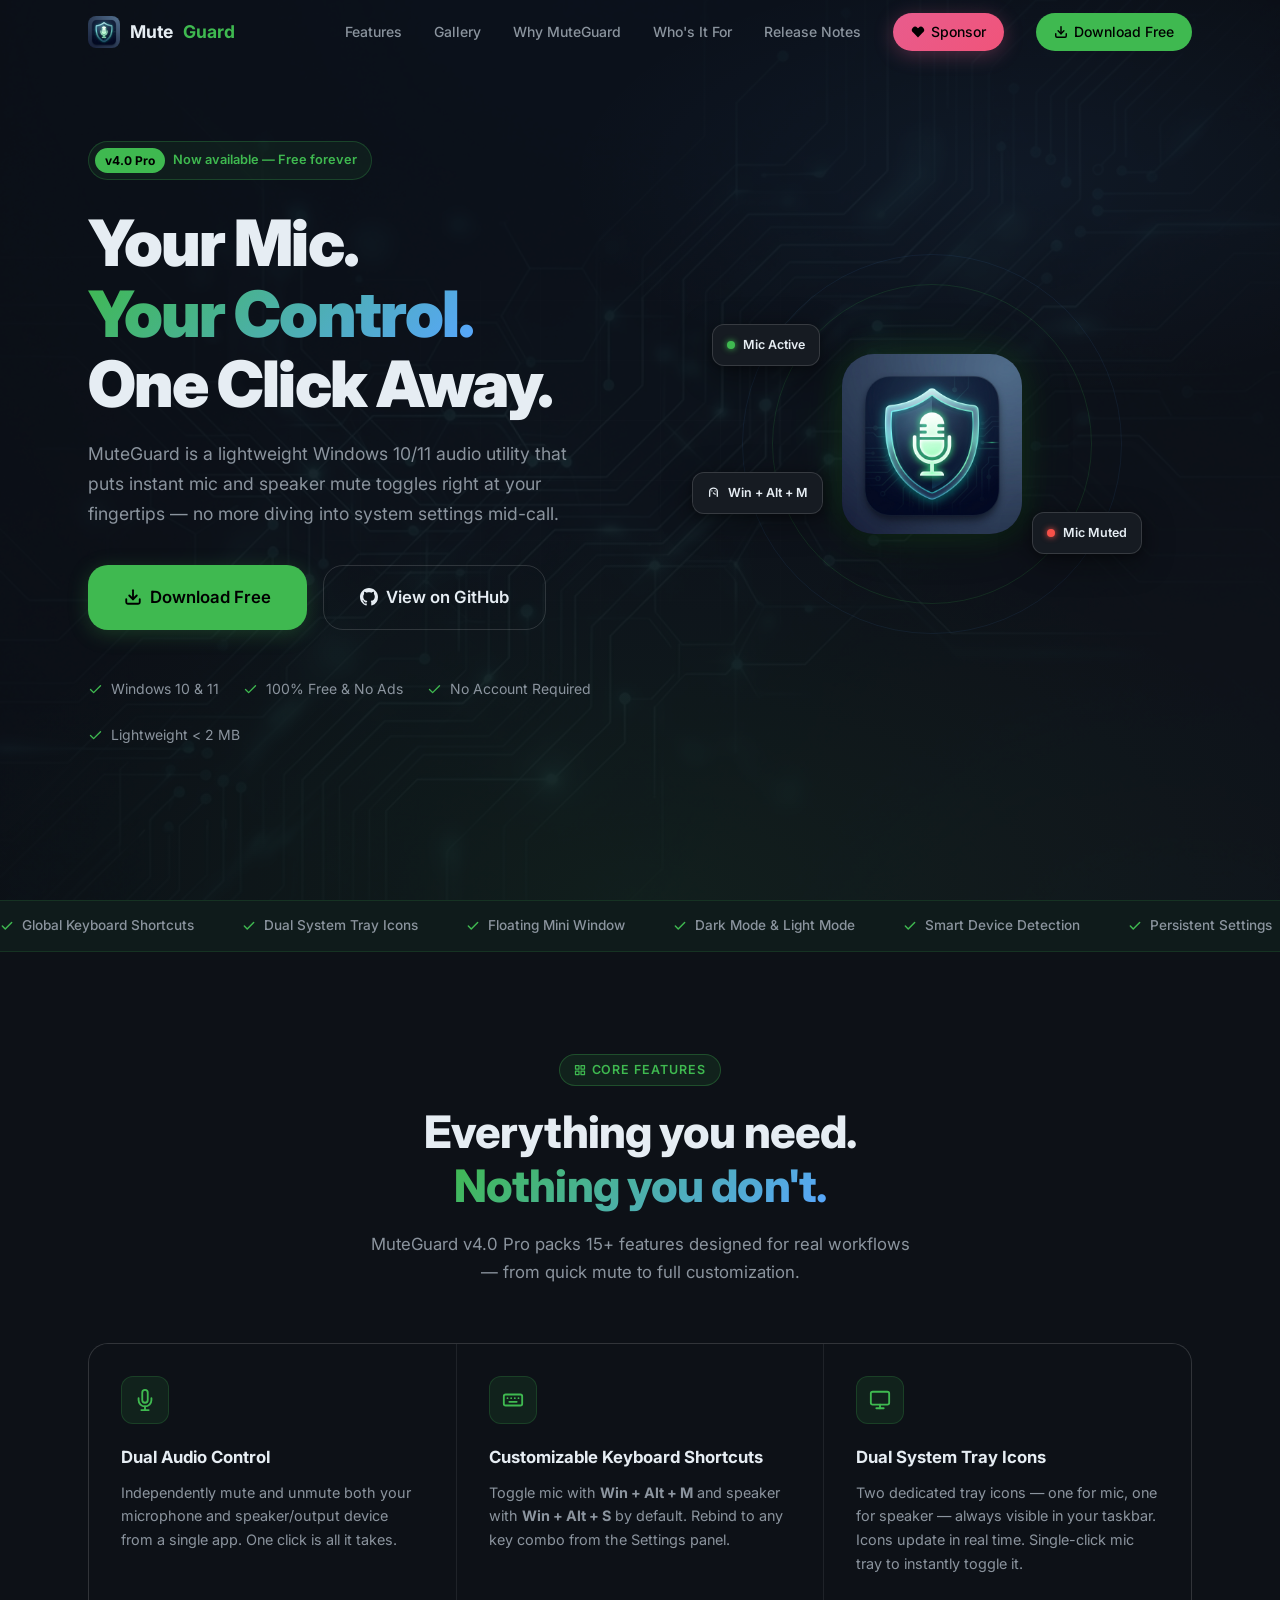
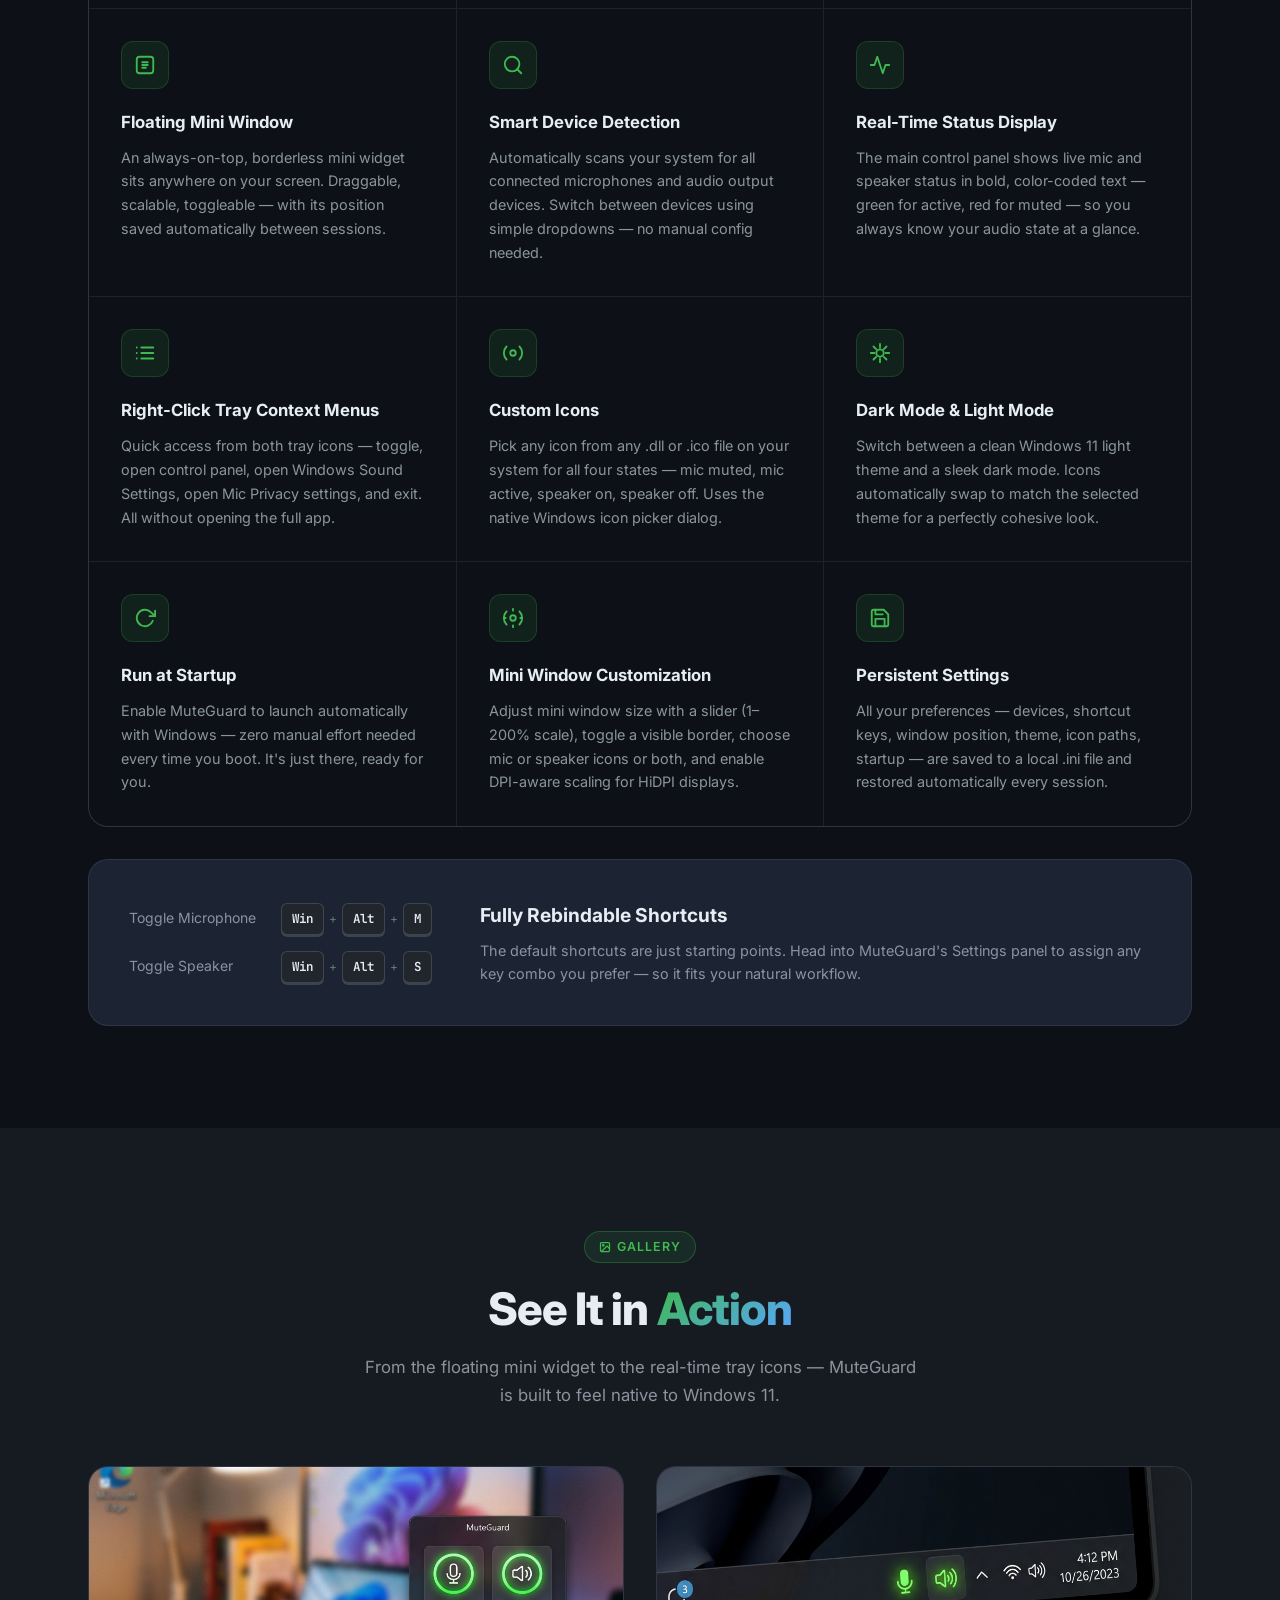
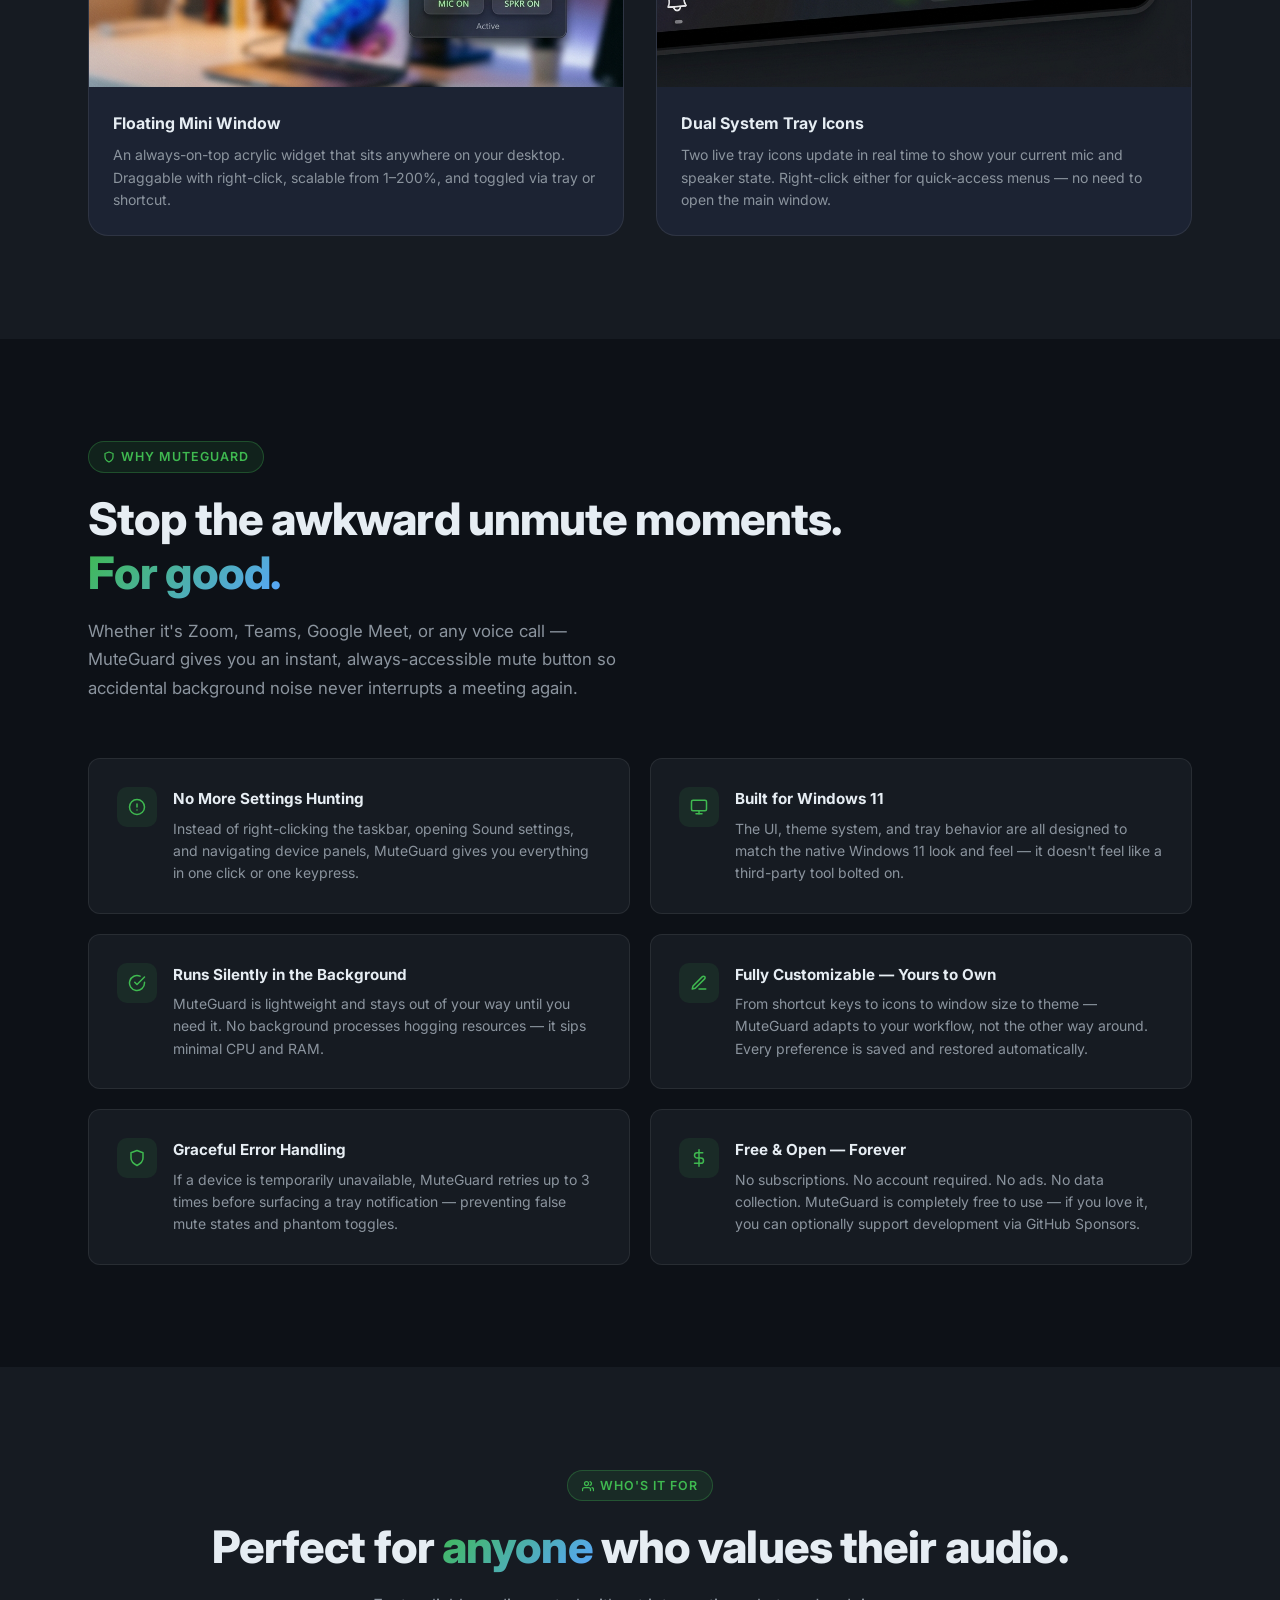
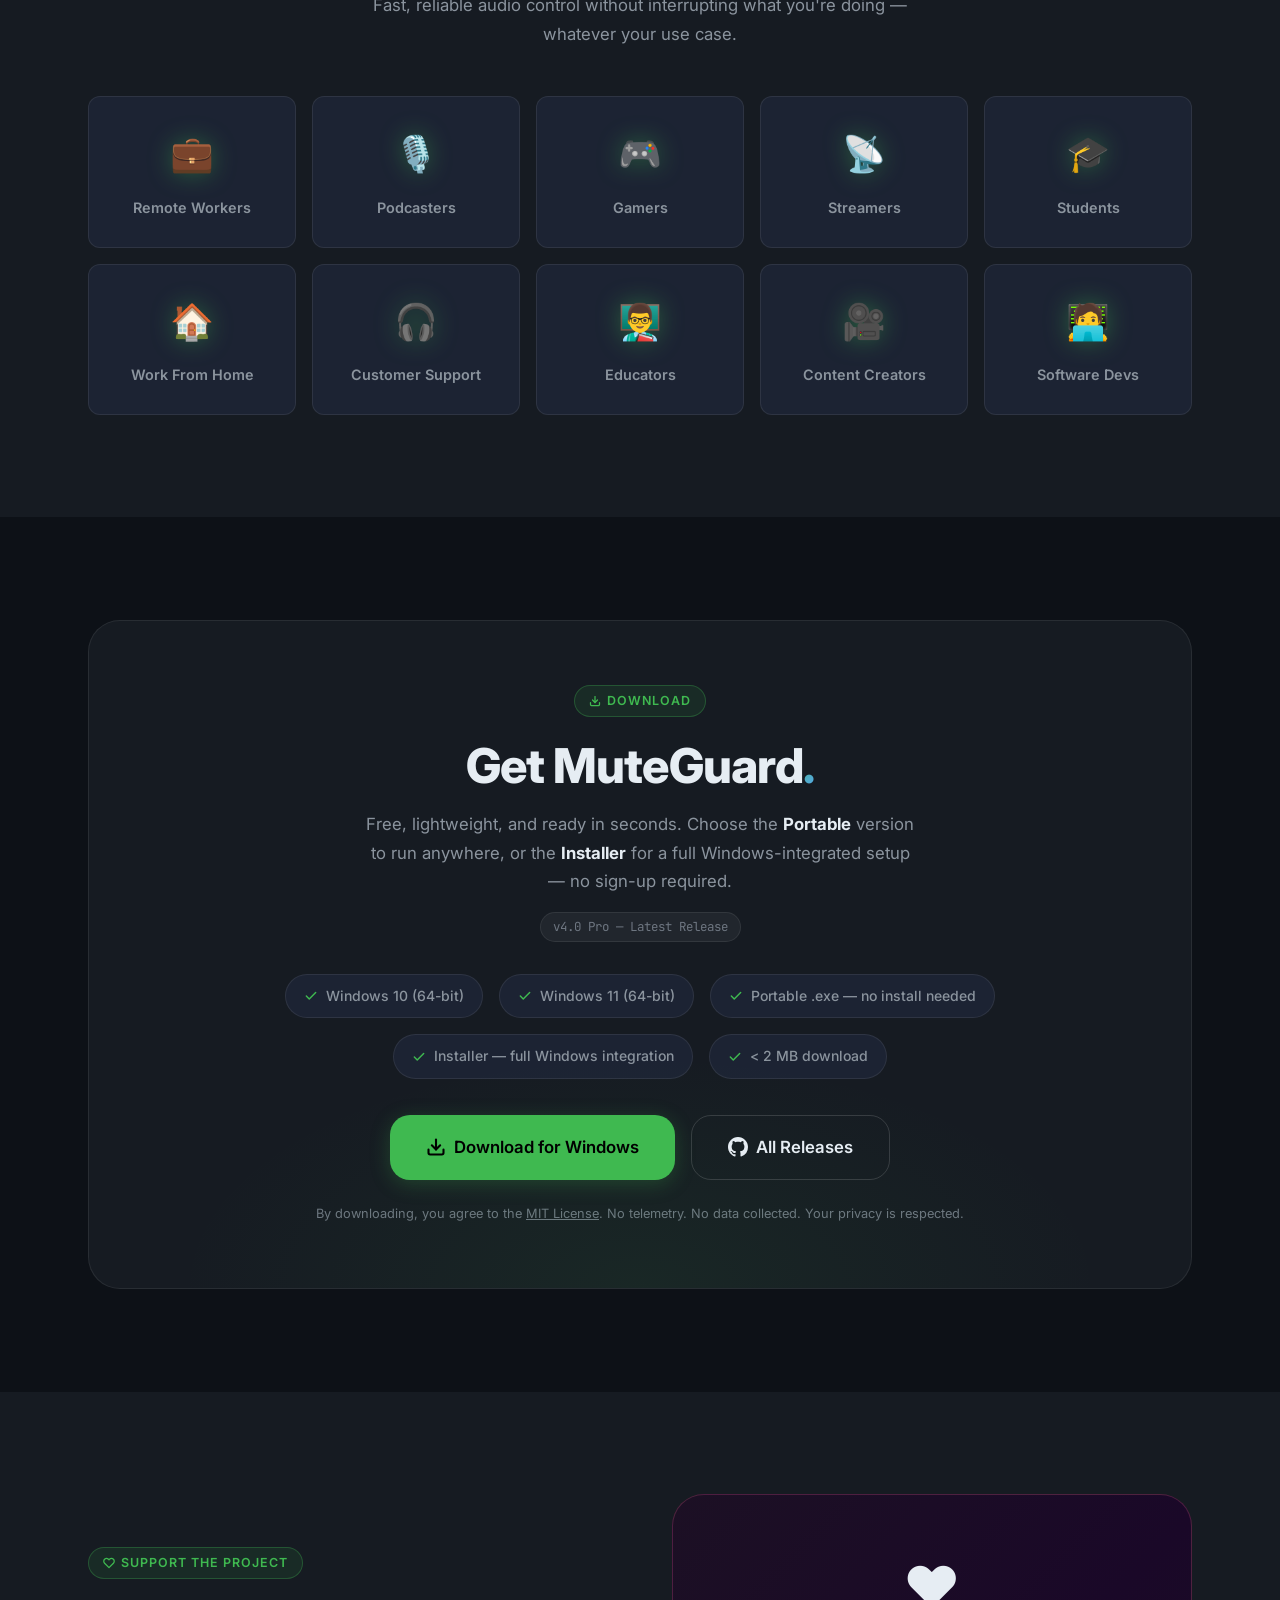
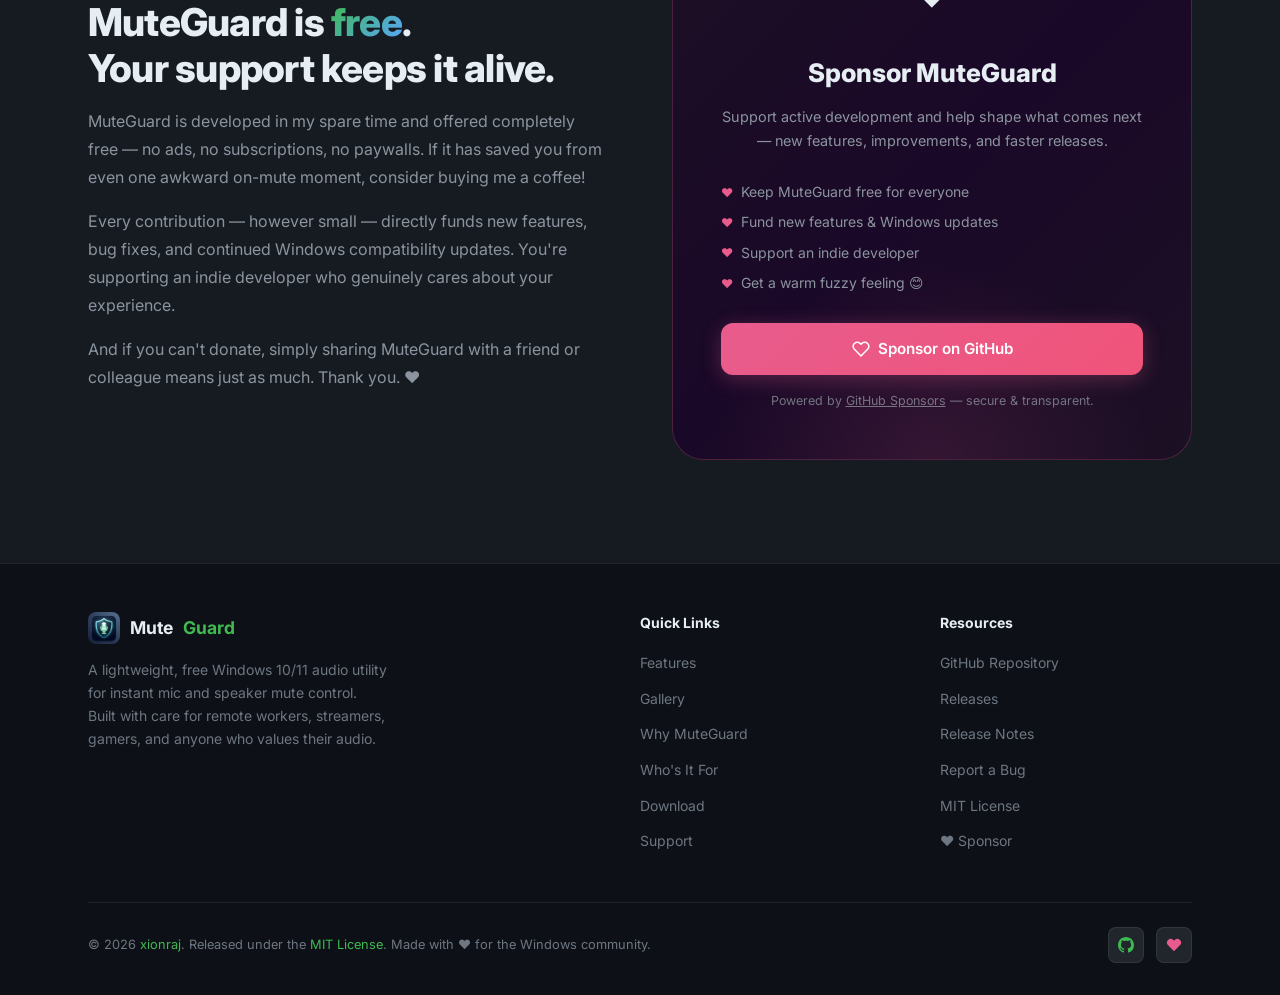
==== commit 611846e3: "Update website release notes and documentation for v4.0 Pro" ====
--- a/docs/index.html
+++ b/docs/index.html
@@ -133,7 +133,7 @@
       <!-- Left: Copy -->
       <div class="hero-content">
         <div class="hero-badge" aria-label="Version">
-          <span class="badge-pill">v4.0</span>
+          <span class="badge-pill">v4.0 Pro</span>
           Now available — Free forever
         </div>
 
@@ -268,7 +268,7 @@
         Core Features
       </div>
       <h2 class="section-title">Everything you need.<br/><span class="gradient-text">Nothing you don't.</span></h2>
-      <p class="section-subtitle">MuteGuard v4.0 packs 15+ features designed for real workflows — from quick mute to full customization.</p>
+      <p class="section-subtitle">MuteGuard v4.0 Pro packs 15+ features designed for real workflows — from quick mute to full customization.</p>
     </div>
 
     <div class="features-grid" role="list">
@@ -591,7 +591,7 @@
       <h2 class="section-title">Get MuteGuard<span class="gradient-text">.</span></h2>
       <p class="section-subtitle" style="margin:0 auto;">Free, lightweight, and ready in seconds. Choose the <strong style="color:var(--color-text)">Portable</strong> version to run anywhere, or the <strong style="color:var(--color-text)">Installer</strong> for a full Windows-integrated setup — no sign-up required.</p>
 
-      <div class="version-badge" id="version-tag">v4.0 — Latest Release</div>
+      <div class="version-badge" id="version-tag">v4.0 Pro — Latest Release</div>
 
       <div class="req-grid">
         <div class="req-chip">
